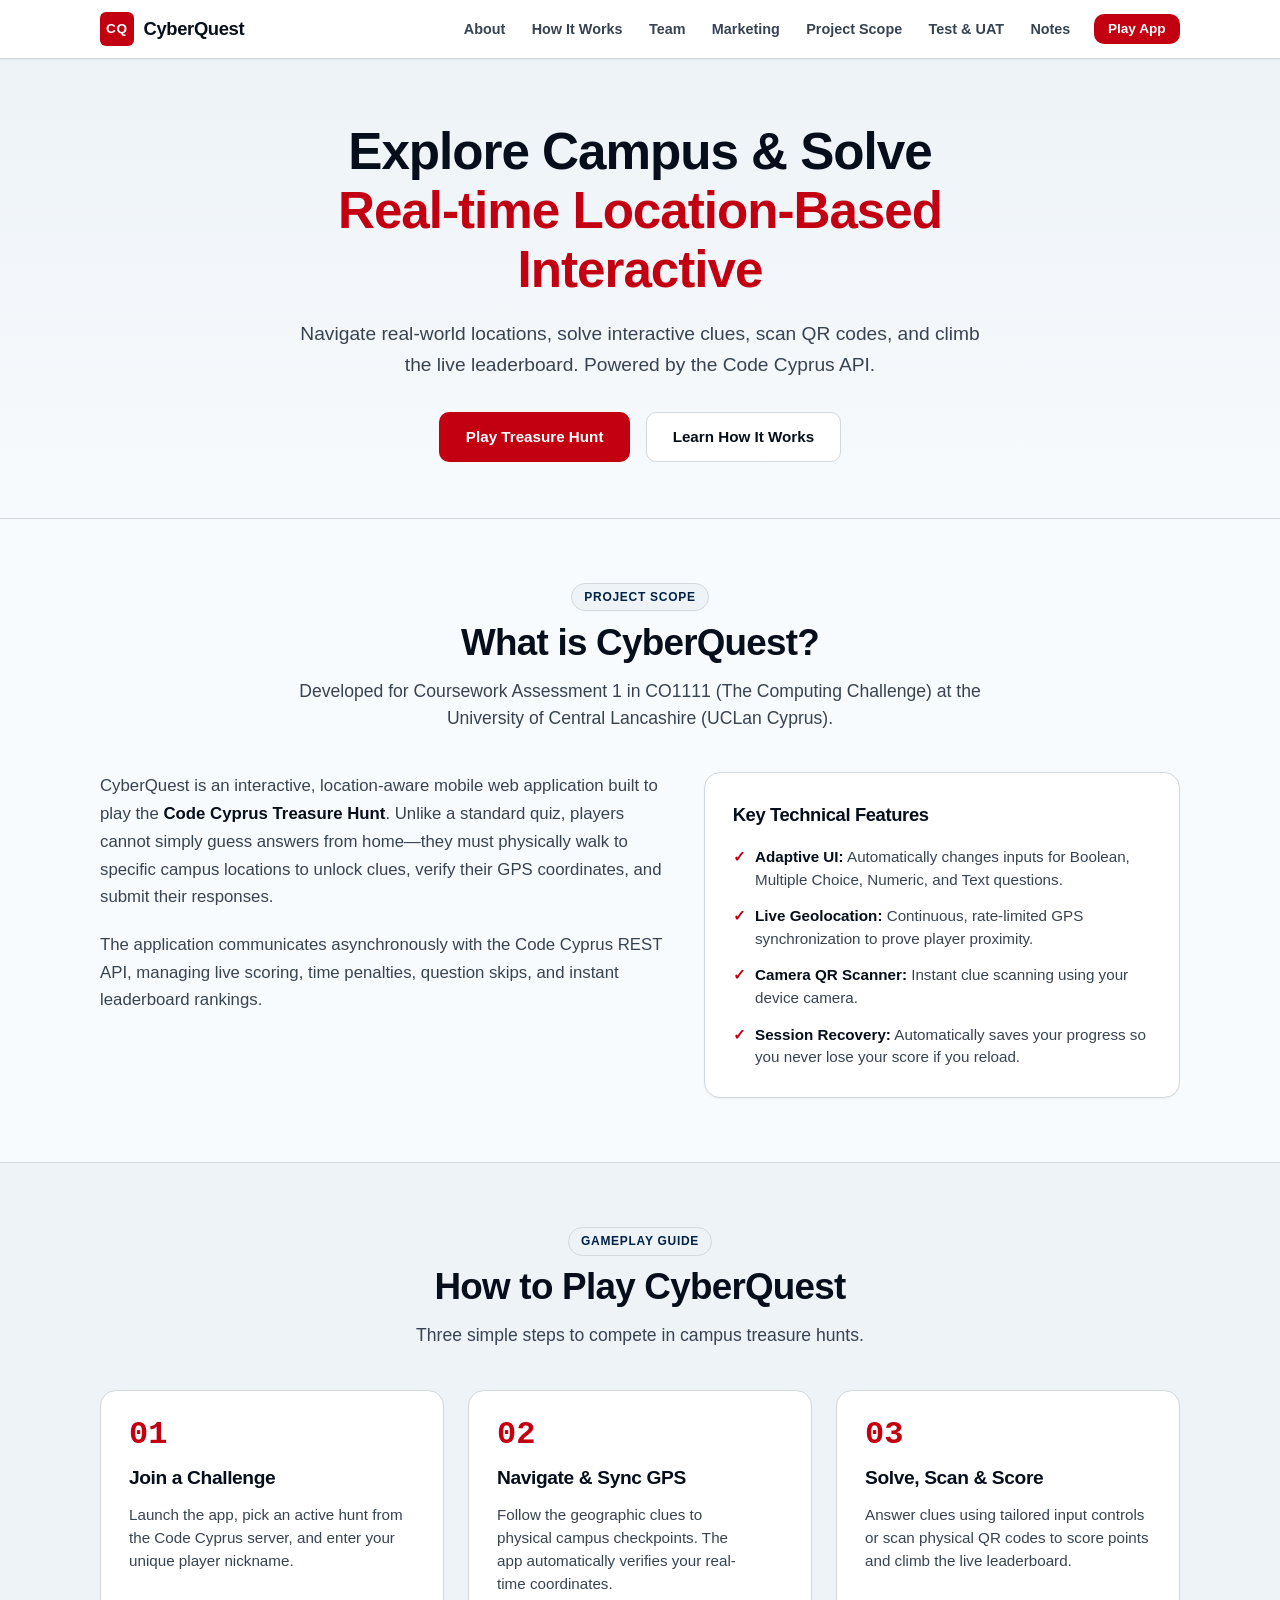
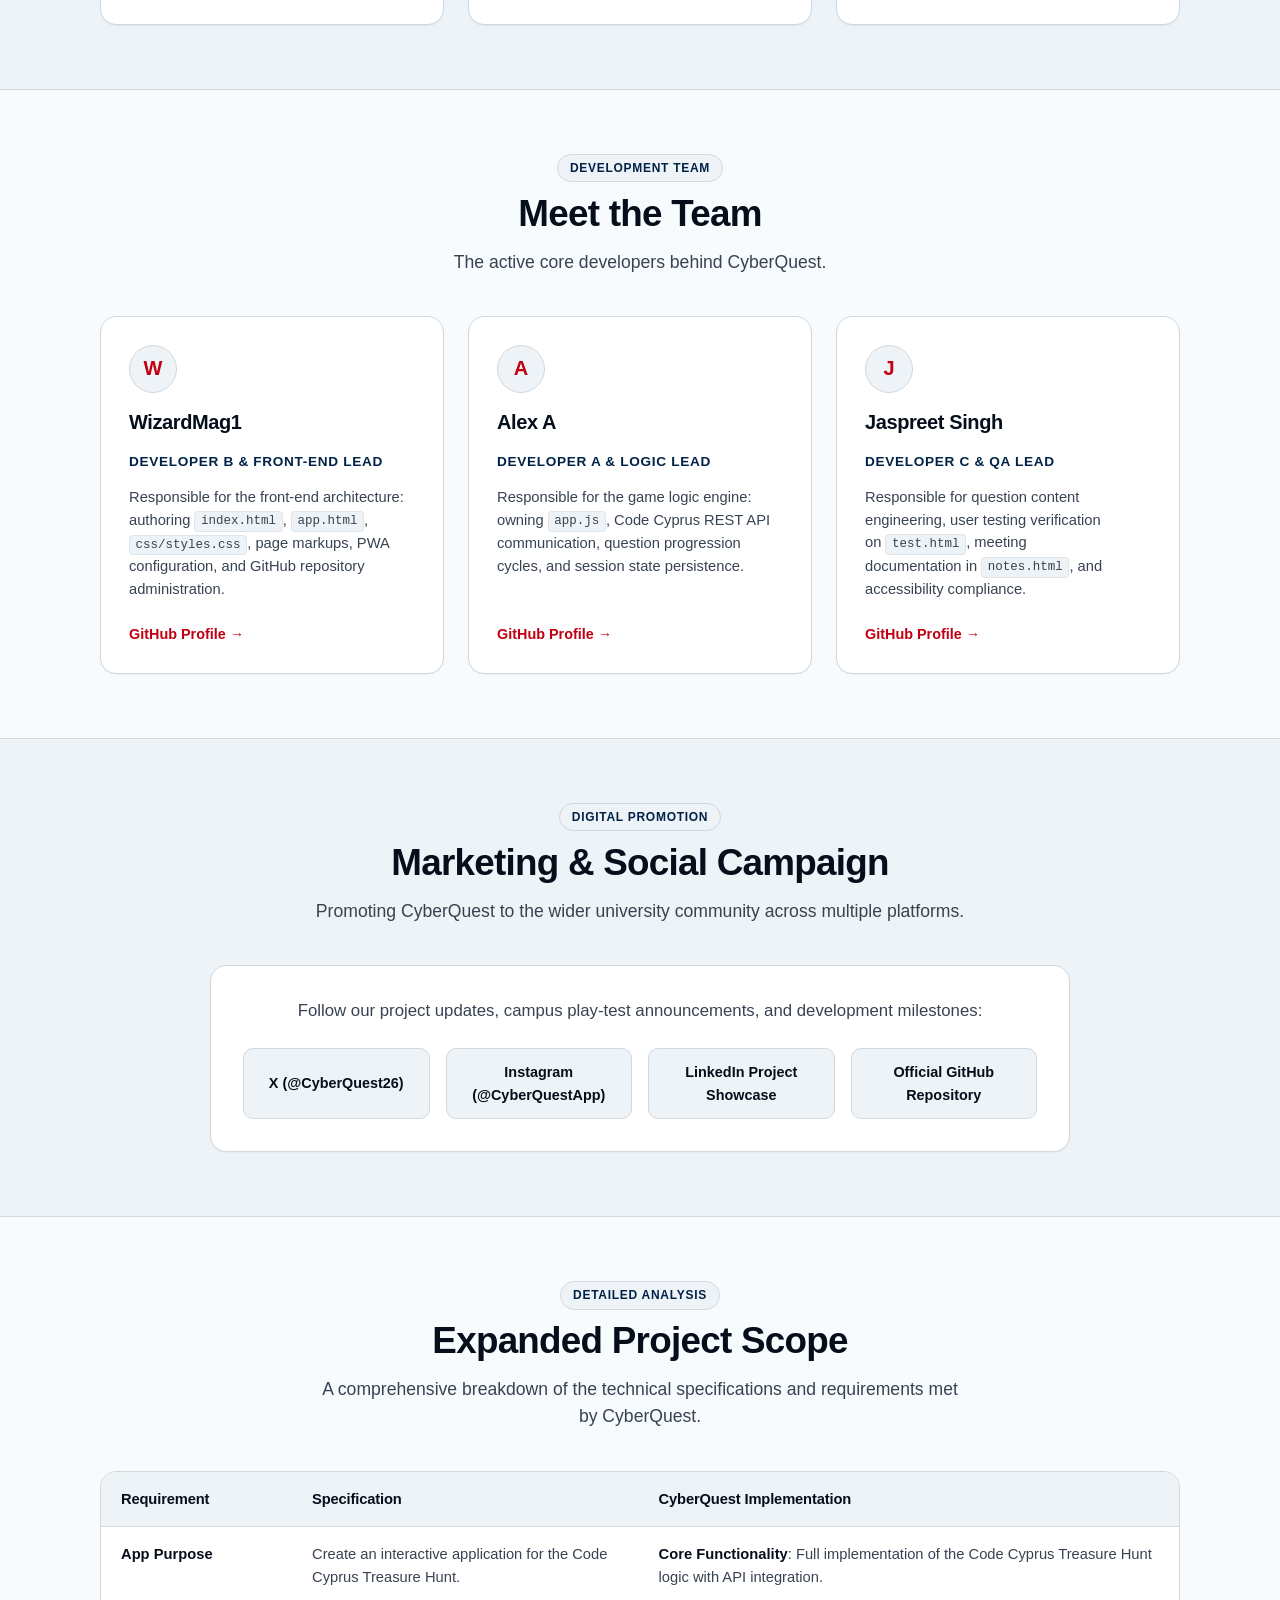
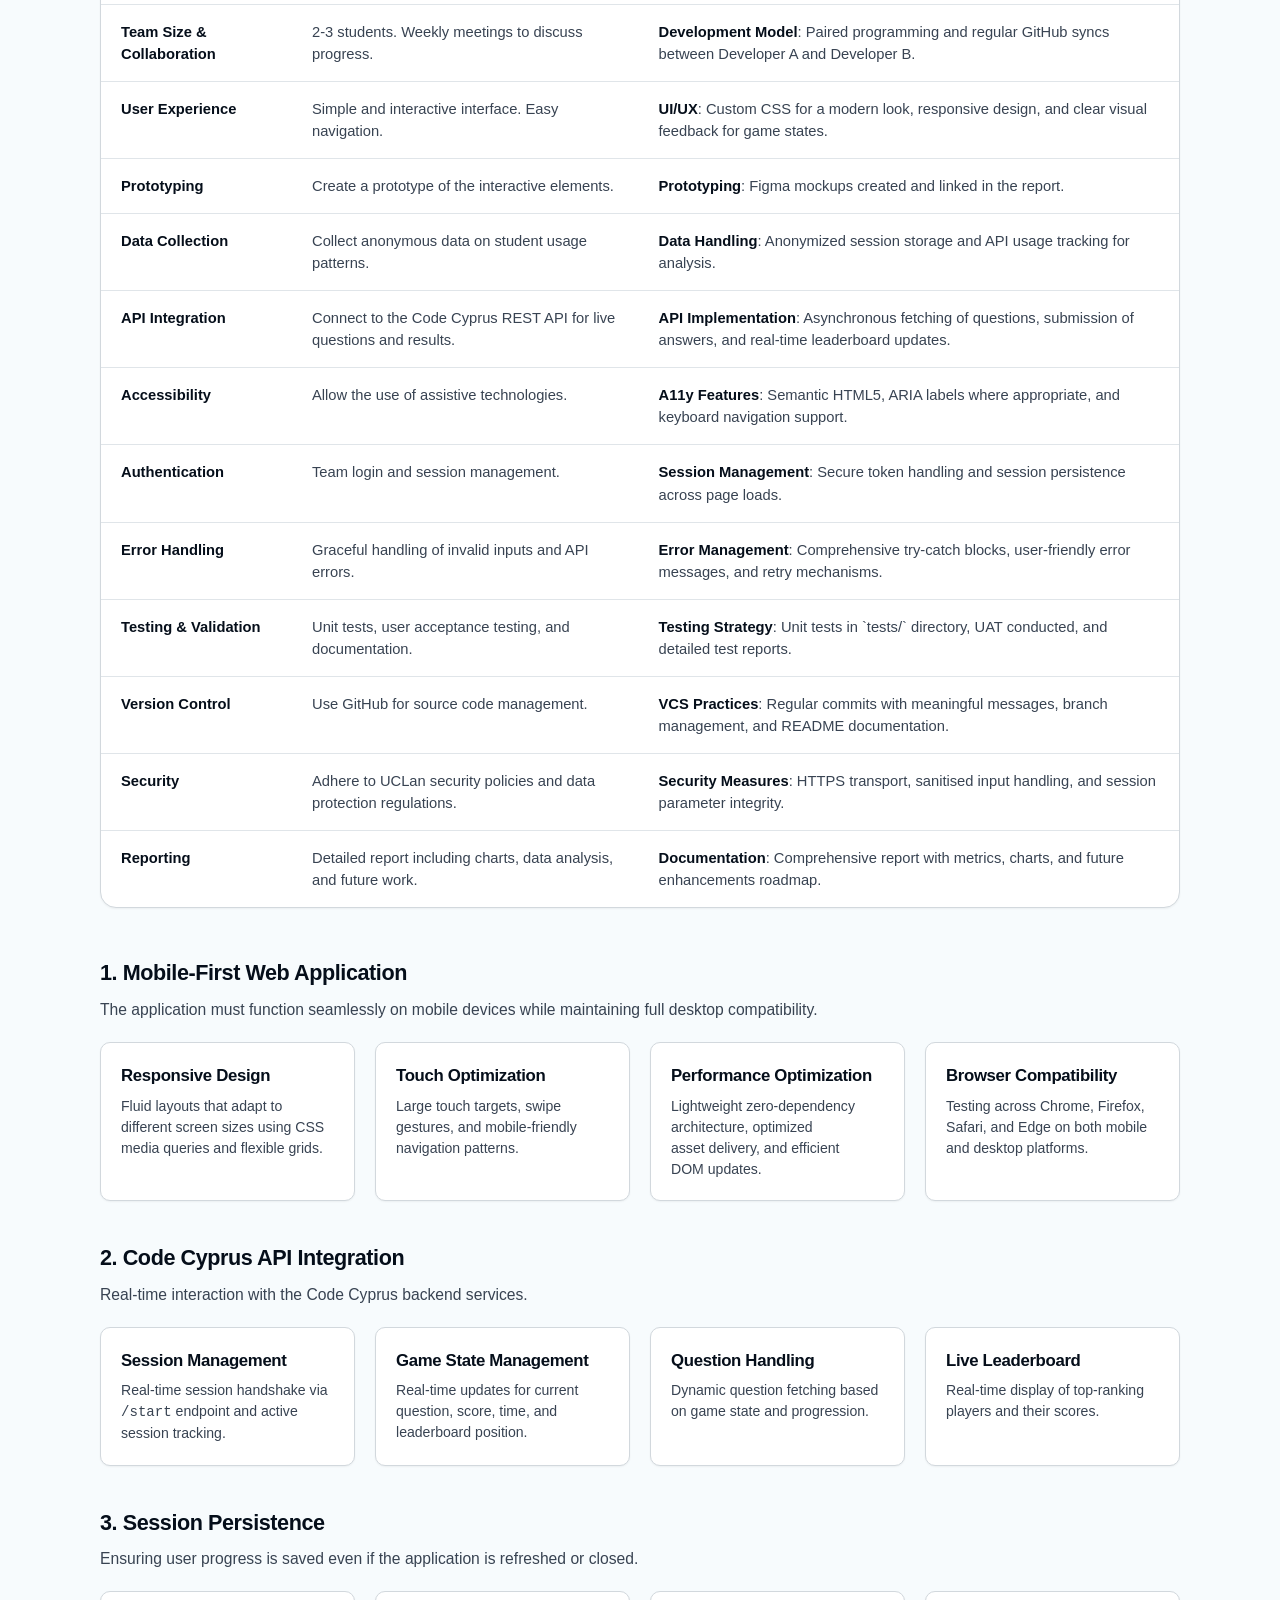
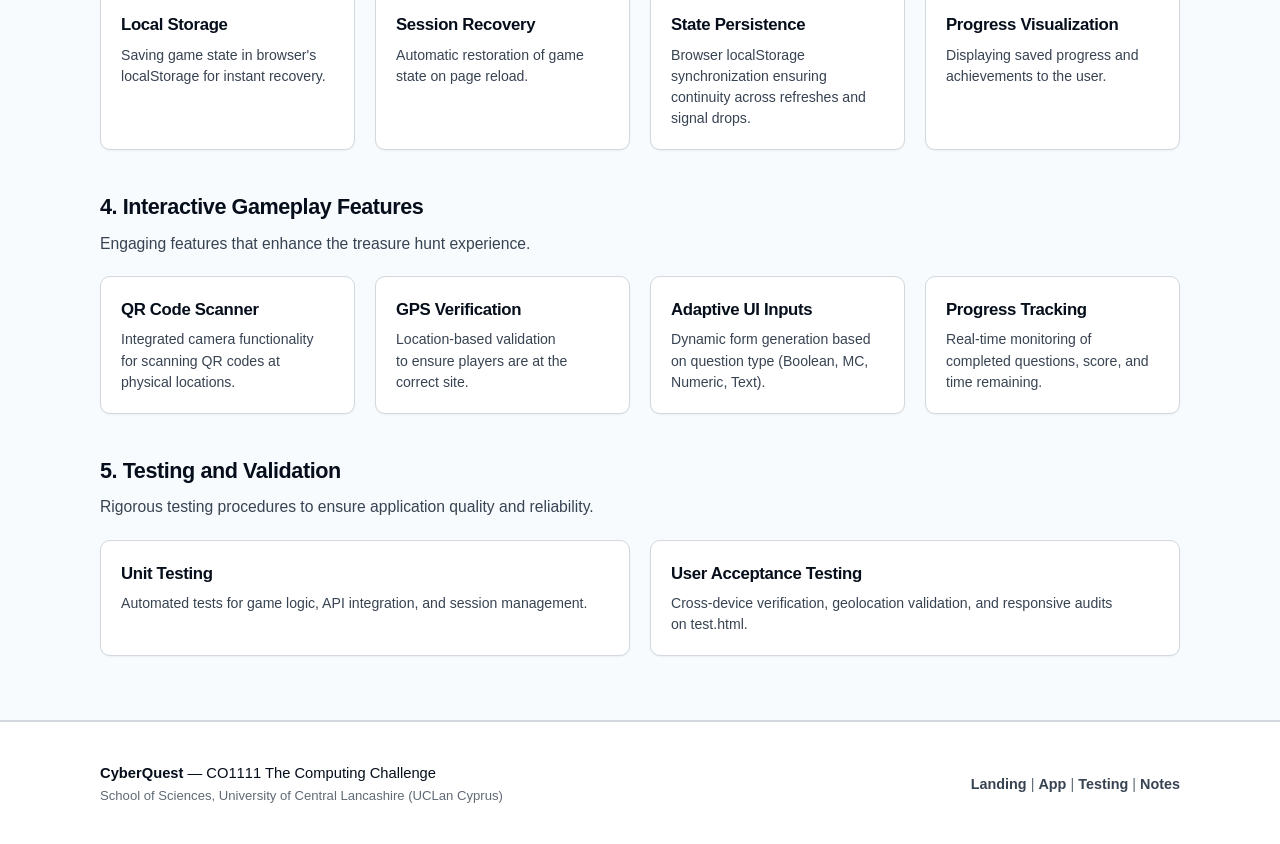
==== index.html @ edb61d56 "refactored code structure, added logos to the tab side" ====
<!doctype html>
<html lang="en">
  <head>
    <meta charset="UTF-8" />
    <meta name="viewport" content="width=device-width, initial-scale=1.0" />
    <meta
      name="description"
      content="CyberQuest is an interactive mobile treasure hunt web app engineered for the CO1111 Computing Challenge at UCLan Cyprus."
    />
    <meta
      name="keywords"
      content="HTML, CSS, JavaScript, CyberQuest, Treasure Hunt, UCLan Cyprus, CO1111, Gaming"
    />
    <link rel="icon" type="image/png" href="assets/icon-192.png" />
    <meta
      name="author"
      content="@WizardMag1;@godoflevels;@jaspreetsingh052000-cell"
    />

    <link rel="manifest" href="manifest.json" />
    <meta name="theme-color" content="#c8102e" />
    <link rel="stylesheet" href="css/styles.css" />
    <title>Cyber Quest - Tresure Hunt | Uclan Cyprus</title>
  </head>

  <body>
    <header class="site_header">
      <!-- Navigation && Branding -->
      <div class="header_container">
        <div class="site_logo">
          <a href="index.html" class="logo_link">
            <span class="logo_badge">CQ</span>
            <span class="logo_text">CyberQuest</span>
          </a>
        </div>

        <nav class="main_nav">
          <ul>
            <li><a href="#about">About</a></li>
            <li><a href="#how_it_works">How It Works</a></li>
            <li><a href="#team">Team</a></li>
            <li><a href="#marketing">Marketing</a></li>
            <li><a href="#project_scope">Project Scope</a></li>
            <li><a href="test.html">Test &amp; UAT</a></li>
            <li><a href="notes.html">Notes</a></li>
            <li><a href="app.html" class="nav_cta">Play App</a></li>
          </ul>
        </nav>
      </div>
    </header>
    <main>
      <!-- Main Content -->
      <section class="hero_section">
        <div class="hero_container">
          <div class="hero_content">
            <span class="hero_content"></span>
            <h1 class="hero_title">
              Explore Campus & Solve <br />
              <span class="hero_title"
                >Real-time Location-Based Interactive</span
              >
            </h1>
            <!-- Subtitle for the Hero Section -->
            <p class="hero_subtitle">
              Navigate real-world locations, solve interactive clues, scan QR
              codes, and climb the live leaderboard. Powered by the Code Cyprus
              API.
            </p>
            <!-- Call to Action (CTA) Buttons -->
            <div class="hero_buttons">
              <a href="app.html" class="btn_primary">Play Treasure Hunt</a>
              <a href="#about" class="btn_secondary">Learn How It Works</a>
            </div>
          </div>
        </div>
      </section>
      <!-- About / Project Scope Section -->
      <section id="about" class="about_section">
        <div class="container">
          <!-- Section Heading -->
          <div class="section_header">
            <span class="badge">Project Scope</span>
            <h2>What is CyberQuest?</h2>
            <p class="section_lead">
              Developed for Coursework Assessment 1 in CO1111 (The Computing
              Challenge) at the University of Central Lancashire (UCLan Cyprus).
            </p>
          </div>

          <!-- Two-Column Content Grid -->
          <div class="about_content">
            <!-- Column 1: Descriptive Text -->
            <div class="about_description">
              <p>
                CyberQuest is an interactive, location-aware mobile web
                application built to play the
                <strong>Code Cyprus Treasure Hunt</strong>. Unlike a standard
                quiz, players cannot simply guess answers from home—they must
                physically walk to specific campus locations to unlock clues,
                verify their GPS coordinates, and submit their responses.
              </p>
              <p>
                The application communicates asynchronously with the Code Cyprus
                REST API, managing live scoring, time penalties, question skips,
                and instant leaderboard rankings.
              </p>
            </div>

            <!-- Column 2: Key Advantages Card -->
            <div class="about_highlights">
              <h3>Key Technical Features</h3>
              <ul class="feature_list">
                <li>
                  <strong>Adaptive UI:</strong> Automatically changes inputs for
                  Boolean, Multiple Choice, Numeric, and Text questions.
                </li>
                <li>
                  <strong>Live Geolocation:</strong> Continuous, rate-limited
                  GPS synchronization to prove player proximity.
                </li>
                <li>
                  <strong>Camera QR Scanner:</strong> Instant clue scanning
                  using your device camera.
                </li>
                <li>
                  <strong>Session Recovery:</strong> Automatically saves your
                  progress so you never lose your score if you reload.
                </li>
              </ul>
            </div>
          </div>
        </div>
      </section>

      <!-- Gameplay Guide Section -->
      <section id="how_it_works" class="gameplay_section">
        <div class="container">
          <div class="section_header">
            <span class="badge">Gameplay Guide</span>
            <h2>How to Play CyberQuest</h2>
            <p class="section_lead">
              Three simple steps to compete in campus treasure hunts.
            </p>
          </div>

          <!-- 3-Step Cards Grid -->
          <div class="steps_grid">
            <!-- Step 1 -->
            <div class="step_card">
              <div class="step_number">01</div>
              <h3>Join a Challenge</h3>
              <p>
                Launch the app, pick an active hunt from the Code Cyprus server,
                and enter your unique player nickname.
              </p>
            </div>

            <!-- Step 2 -->
            <div class="step_card">
              <div class="step_number">02</div>
              <h3>Navigate &amp; Sync GPS</h3>
              <p>
                Follow the geographic clues to physical campus checkpoints. The
                app automatically verifies your real-time coordinates.
              </p>
            </div>

            <!-- Step 3 -->
            <div class="step_card">
              <div class="step_number">03</div>
              <h3>Solve, Scan &amp; Score</h3>
              <p>
                Answer clues using tailored input controls or scan physical QR
                codes to score points and climb the live leaderboard.
              </p>
            </div>
          </div>
        </div>
      </section>

      <!-- Team Members & Roles Section -->
      <section id="team" class="team_section">
        <div class="container">
          <div class="section_header">
            <span class="badge">Development Team</span>
            <h2>Meet the Team</h2>
            <p class="section_lead">
              The active core developers behind CyberQuest.
            </p>
          </div>

          <div class="team_grid">
            <!-- Member 1: WizardMag1 -->
            <div class="team_card">
              <div class="team_avatar">W</div>
              <h3 class="team_name">WizardMag1</h3>
              <div class="team_role">Developer B & Front-End Lead</div>
              <p class="team_bio">
                Responsible for the front-end architecture: authoring
                <code>index.html</code>, <code>app.html</code>,
                <code>css/styles.css</code>, page markups, PWA configuration,
                and GitHub repository administration.
              </p>
              <a
                href="https://github.com/WizardMag1"
                target="_blank"
                rel="noopener"
                class="team_link"
              >
                GitHub Profile →
              </a>
            </div>

            <!-- Member 2: Alex A -->
            <div class="team_card">
              <div class="team_avatar">A</div>
              <h3 class="team_name">Alex A</h3>
              <div class="team_role">Developer A & Logic Lead</div>
              <p class="team_bio">
                Responsible for the game logic engine: owning
                <code>app.js</code>, Code Cyprus REST API communication,
                question progression cycles, and session state persistence.
              </p>
              <a
                href="https://github.com/Godoflevels"
                target="_blank"
                rel="noopener"
                class="team_link"
              >
                GitHub Profile →
              </a>
            </div>

            <!-- Member 3: Jaspreet Singh -->
            <div class="team_card">
              <div class="team_avatar">J</div>
              <h3 class="team_name">Jaspreet Singh</h3>
              <div class="team_role">Developer C & QA Lead</div>
              <p class="team_bio">
                Responsible for question content engineering, user testing
                verification on <code>test.html</code>, meeting documentation in
                <code>notes.html</code>, and accessibility compliance.
              </p>
              <a
                href="https://github.com/jaspreetsingh052000-cell"
                target="_blank"
                rel="noopener"
                class="team_link"
              >
                GitHub Profile &rarr;
              </a>
            </div>
          </div>
        </div>
      </section>
      <!-- Marketing & Social Campaign Section -->
      <section id="marketing" class="marketing_section">
        <div class="container">
          <div class="section_header">
            <span class="badge">Digital Promotion</span>
            <h2>Marketing & Social Campaign</h2>
            <p class="section_lead">
              Promoting CyberQuest to the wider university community across
              multiple platforms.
            </p>
          </div>

          <div class="marketing_card">
            <p class="marketing_intro">
              Follow our project updates, campus play-test announcements, and
              development milestones:
            </p>

            <div class="social_links_grid">
              <a
                href="https://twitter.com"
                target="_blank"
                rel="noopener"
                class="social_button"
              >
                X (@CyberQuest26)
              </a>
              <a
                href="https://instagram.com"
                target="_blank"
                rel="noopener"
                class="social_button"
              >
                Instagram (@CyberQuestApp)
              </a>
              <a
                href="https://linkedin.com"
                target="_blank"
                rel="noopener"
                class="social_button"
              >
                LinkedIn Project Showcase
              </a>
              <a
                href="https://github.com/WizardMag1/CO1111-The-Computing-Challenge"
                target="_blank"
                rel="noopener"
                class="social_button"
              >
                Official GitHub Repository
              </a>
            </div>
          </div>
        </div>
      </section>
      <!-- Project Scope - Expanded View -->
      <section id="project_scope" class="scope_section">
        <div class="container">
          <div class="section_header">
            <span class="badge">Detailed Analysis</span>
            <h2>Expanded Project Scope</h2>
            <p class="section_lead">
              A comprehensive breakdown of the technical specifications and
              requirements met by CyberQuest.
            </p>
          </div>

          <div class="scope_content">
            <!-- Requirements Table -->
            <div class="requirements_table">
              <table>
                <thead>
                  <tr>
                    <th>Requirement</th>
                    <th>Specification</th>
                    <th>CyberQuest Implementation</th>
                  </tr>
                </thead>
                <tbody>
                  <tr>
                    <td><strong>App Purpose</strong></td>
                    <td>
                      Create an interactive application for the Code Cyprus
                      Treasure Hunt.
                    </td>
                    <td>
                      <strong>Core Functionality</strong>: Full implementation
                      of the Code Cyprus Treasure Hunt logic with API
                      integration.
                    </td>
                  </tr>
                  <tr>
                    <td><strong>Team Size & Collaboration</strong></td>
                    <td>2-3 students. Weekly meetings to discuss progress.</td>
                    <td>
                      <strong>Development Model</strong>: Paired programming and
                      regular GitHub syncs between Developer A and Developer B.
                    </td>
                  </tr>
                  <tr>
                    <td><strong>User Experience</strong></td>
                    <td>Simple and interactive interface. Easy navigation.</td>
                    <td>
                      <strong>UI/UX</strong>: Custom CSS for a modern look,
                      responsive design, and clear visual feedback for game
                      states.
                    </td>
                  </tr>
                  <tr>
                    <td><strong>Prototyping</strong></td>
                    <td>Create a prototype of the interactive elements.</td>
                    <td>
                      <strong>Prototyping</strong>: Figma mockups created and
                      linked in the report.
                    </td>
                  </tr>
                  <tr>
                    <td><strong>Data Collection</strong></td>
                    <td>Collect anonymous data on student usage patterns.</td>
                    <td>
                      <strong>Data Handling</strong>: Anonymized session storage
                      and API usage tracking for analysis.
                    </td>
                  </tr>
                  <tr>
                    <td><strong>API Integration</strong></td>
                    <td>
                      Connect to the Code Cyprus REST API for live questions and
                      results.
                    </td>
                    <td>
                      <strong>API Implementation</strong>: Asynchronous fetching
                      of questions, submission of answers, and real-time
                      leaderboard updates.
                    </td>
                  </tr>
                  <tr>
                    <td><strong>Accessibility</strong></td>
                    <td>Allow the use of assistive technologies.</td>
                    <td>
                      <strong>A11y Features</strong>: Semantic HTML5, ARIA
                      labels where appropriate, and keyboard navigation support.
                    </td>
                  </tr>
                  <tr>
                    <td><strong>Authentication</strong></td>
                    <td>Team login and session management.</td>
                    <td>
                      <strong>Session Management</strong>: Secure token handling
                      and session persistence across page loads.
                    </td>
                  </tr>
                  <tr>
                    <td><strong>Error Handling</strong></td>
                    <td>Graceful handling of invalid inputs and API errors.</td>
                    <td>
                      <strong>Error Management</strong>: Comprehensive try-catch
                      blocks, user-friendly error messages, and retry
                      mechanisms.
                    </td>
                  </tr>
                  <tr>
                    <td><strong>Testing & Validation</strong></td>
                    <td>
                      Unit tests, user acceptance testing, and documentation.
                    </td>
                    <td>
                      <strong>Testing Strategy</strong>: Unit tests in `tests/`
                      directory, UAT conducted, and detailed test reports.
                    </td>
                  </tr>
                  <tr>
                    <td><strong>Version Control</strong></td>
                    <td>Use GitHub for source code management.</td>
                    <td>
                      <strong>VCS Practices</strong>: Regular commits with
                      meaningful messages, branch management, and README
                      documentation.
                    </td>
                  </tr>
                  <tr>
                    <td><strong>Security</strong></td>
                    <td>
                      Adhere to UCLan security policies and data protection
                      regulations.
                    </td>
                    <td>
                      <strong>Security Measures</strong>: HTTPS transport,
                      sanitised input handling, and session parameter integrity.
                    </td>
                  </tr>
                  <tr>
                    <td><strong>Reporting</strong></td>
                    <td>
                      Detailed report including charts, data analysis, and
                      future work.
                    </td>
                    <td>
                      <strong>Documentation</strong>: Comprehensive report with
                      metrics, charts, and future enhancements roadmap.
                    </td>
                  </tr>
                </tbody>
              </table>
            </div>

            <!-- Technical Requirements Breakdown -->
            <div class="scope_section_content">
              <!-- Section 1: Mobile-First Web Application -->
              <div class="scope_subsection">
                <h3>1. Mobile-First Web Application</h3>
                <p>
                  The application must function seamlessly on mobile devices
                  while maintaining full desktop compatibility.
                </p>

                <div class="feature_grid">
                  <div class="feature_item">
                    <h4>Responsive Design</h4>
                    <p>
                      Fluid layouts that adapt to different screen sizes using
                      CSS media queries and flexible grids.
                    </p>
                  </div>
                  <div class="feature_item">
                    <h4>Touch Optimization</h4>
                    <p>
                      Large touch targets, swipe gestures, and mobile-friendly
                      navigation patterns.
                    </p>
                  </div>
                  <div class="feature_item">
                    <h4>Performance Optimization</h4>
                    <p>
                      Lightweight zero-dependency architecture, optimized asset
                      delivery, and efficient DOM updates.
                    </p>
                  </div>
                  <div class="feature_item">
                    <h4>Browser Compatibility</h4>
                    <p>
                      Testing across Chrome, Firefox, Safari, and Edge on both
                      mobile and desktop platforms.
                    </p>
                  </div>
                </div>
              </div>

              <!-- Section 2: Code Cyprus API Integration -->
              <div class="scope_subsection">
                <h3>2. Code Cyprus API Integration</h3>
                <p>
                  Real-time interaction with the Code Cyprus backend services.
                </p>

                <div class="feature_grid">
                  <div class="feature_item">
                    <h4>Session Management</h4>
                    <p>
                      Real-time session handshake via
                      <code>/start</code> endpoint and active session tracking.
                    </p>
                  </div>
                  <div class="feature_item">
                    <h4>Game State Management</h4>
                    <p>
                      Real-time updates for current question, score, time, and
                      leaderboard position.
                    </p>
                  </div>
                  <div class="feature_item">
                    <h4>Question Handling</h4>
                    <p>
                      Dynamic question fetching based on game state and
                      progression.
                    </p>
                  </div>
                  <div class="feature_item">
                    <h4>Live Leaderboard</h4>
                    <p>
                      Real-time display of top-ranking players and their scores.
                    </p>
                  </div>
                </div>
              </div>

              <!-- Section 3: Session Persistence -->
              <div class="scope_subsection">
                <h3>3. Session Persistence</h3>
                <p>
                  Ensuring user progress is saved even if the application is
                  refreshed or closed.
                </p>

                <div class="feature_grid">
                  <div class="feature_item">
                    <h4>Local Storage</h4>
                    <p>
                      Saving game state in browser's localStorage for instant
                      recovery.
                    </p>
                  </div>
                  <div class="feature_item">
                    <h4>Session Recovery</h4>
                    <p>Automatic restoration of game state on page reload.</p>
                  </div>
                  <div class="feature_item">
                    <h4>State Persistence</h4>
                    <p>
                      Browser localStorage synchronization ensuring continuity
                      across refreshes and signal drops.
                    </p>
                  </div>
                  <div class="feature_item">
                    <h4>Progress Visualization</h4>
                    <p>
                      Displaying saved progress and achievements to the user.
                    </p>
                  </div>
                </div>
              </div>

              <!-- Section 4: Interactive Gameplay Features -->
              <div class="scope_subsection">
                <h3>4. Interactive Gameplay Features</h3>
                <p>
                  Engaging features that enhance the treasure hunt experience.
                </p>

                <div class="feature_grid">
                  <div class="feature_item">
                    <h4>QR Code Scanner</h4>
                    <p>
                      Integrated camera functionality for scanning QR codes at
                      physical locations.
                    </p>
                  </div>
                  <div class="feature_item">
                    <h4>GPS Verification</h4>
                    <p>
                      Location-based validation to ensure players are at the
                      correct site.
                    </p>
                  </div>
                  <div class="feature_item">
                    <h4>Adaptive UI Inputs</h4>
                    <p>
                      Dynamic form generation based on question type (Boolean,
                      MC, Numeric, Text).
                    </p>
                  </div>
                  <div class="feature_item">
                    <h4>Progress Tracking</h4>
                    <p>
                      Real-time monitoring of completed questions, score, and
                      time remaining.
                    </p>
                  </div>
                </div>
              </div>

              <!-- Section 5: Testing and Validation -->
              <div class="scope_subsection">
                <h3>5. Testing and Validation</h3>
                <p>
                  Rigorous testing procedures to ensure application quality and
                  reliability.
                </p>

                <div class="feature_grid">
                  <div class="feature_item">
                    <h4>Unit Testing</h4>
                    <p>
                      Automated tests for game logic, API integration, and
                      session management.
                    </p>
                  </div>
                  <div class="feature_item">
                    <h4>User Acceptance Testing</h4>
                    <p>
                      Cross-device verification, geolocation validation, and
                      responsive audits on test.html.
                    </p>
                  </div>
                </div>
              </div>
            </div>
          </div>
        </div>
      </section>
    </main>

    <!-- Site Footer -->
    <footer class="site_footer">
      <div class="container_footer_container">
        <div class="footer_info">
          <strong>CyberQuest</strong> — CO1111 The Computing Challenge<br />
          <span class="footer_subtext"
            >School of Sciences, University of Central Lancashire (UCLan
            Cyprus)</span
          >
        </div>
        <div class="footer_nav">
          <a href="index.html">Landing</a> | <a href="app.html">App</a> |
          <a href="test.html">Testing</a> |
          <a href="notes.html">Notes</a>
        </div>
      </div>
    </footer>
  </body>
</html>
---- css/styles.css ----
/* =========================================================
   CyberQuest Master Stylesheet — CO1111 The Computing Challenge
   Developer B: WizardMag1 (UCLan Cyprus Field Guide Design System)
   ========================================================= */

/* 1. Design Tokens & Color Schemes (Sunlight-Ready OKLCH) */
:root {
    color-scheme: light dark;

    /* Base Surfaces */
    --bg_main: light-dark(oklch(0.985 0.005 240), oklch(0.14 0.025 255));
    --bg_card: light-dark(oklch(1.0 0 0), oklch(0.19 0.03 255));
    --bg_subtle: light-dark(oklch(0.96 0.008 240), oklch(0.24 0.035 255));
    --bg_card_hover: light-dark(oklch(0.97 0.01 240), oklch(0.23 0.035 255));

    /* Borders & Dividers */
    --border_color: light-dark(oklch(0.88 0.01 240), oklch(0.30 0.03 255));
    --border_subtle: light-dark(oklch(0.92 0.008 240), oklch(0.26 0.025 255));
    --border_focus: light-dark(oklch(0.50 0.22 25), oklch(0.65 0.22 25));

    /* Typography Colors */
    --text_main: light-dark(oklch(0.16 0.03 255), oklch(0.98 0.005 240));
    --text_muted: light-dark(oklch(0.38 0.03 255), oklch(0.74 0.02 240));
    --text_dim: light-dark(oklch(0.52 0.02 255), oklch(0.58 0.015 240));

    /* UCLan Institutional & State Accents */
    --brand_primary: light-dark(oklch(0.50 0.22 25), oklch(0.62 0.22 25));
    --brand_primary_hover: light-dark(oklch(0.44 0.22 25), oklch(0.68 0.22 25));
    --brand_navy: light-dark(oklch(0.25 0.08 250), oklch(0.85 0.06 250));
    --accent_green: light-dark(oklch(0.50 0.17 145), oklch(0.72 0.17 145));
    --accent_amber: light-dark(oklch(0.60 0.17 70), oklch(0.78 0.17 70));
    --accent_blue: light-dark(oklch(0.46 0.18 250), oklch(0.70 0.16 250));

    /* Shadows (Tactile, No Neon Slop) */
    --shadow_sm: 0 1px 2px rgba(0, 0, 0, 0.05);
    --shadow_md: 0 4px 12px rgba(0, 0, 0, 0.08);
    --shadow_lg: 0 8px 24px rgba(0, 0, 0, 0.12);

    /* Shape & Typography Standards */
    --font_sans: -apple-system, BlinkMacSystemFont, "Segoe UI", Roboto, "Helvetica Neue", Arial, sans-serif;
    --font_mono: ui-monospace, SFMono-Regular, Menlo, Monaco, Consolas, monospace;
    --radius_sm: 6px;
    --radius_md: 10px;
    --radius_lg: 16px;
}

/* 2. Global Reset & Foundational Typography */
*,
*::before,
*::after {
    box-sizing: border-box;
    margin: 0;
    padding: 0;
}

html {
    scroll-behavior: smooth;
    accent-color: var(--brand_primary);
}

body {
    font-family: var(--font_sans);
    background-color: var(--bg_main);
    color: var(--text_main);
    line-height: 1.55;
    min-height: 100vh;
    display: flex;
    flex-direction: column;
    -webkit-font-smoothing: antialiased;
}

/* Heading balance from modern web guidance */
h1,
h2,
h3,
h4 {
    color: var(--text_main);
    text-wrap: balance;
    font-weight: 700;
    letter-spacing: -0.02em;
}

p {
    text-wrap: pretty;
}

a {
    color: var(--brand_primary);
    text-decoration: none;
    transition: color 0.15s ease;
}

a:hover {
    color: var(--brand_primary_hover);
    text-decoration: underline;
}

/* Accessible Focus States */
:focus-visible {
    outline: 2px solid var(--border_focus);
    outline-offset: 2px;
}

/* 3. Layout Containers */
.container {
    width: 100%;
    max-width: 1120px;
    margin: 0 auto;
    padding: 0 1.25rem;
}

/* 4. Header & Navigation */
.site_header {
    position: sticky;
    top: 0;
    z-index: 100;
    background-color: var(--bg_card);
    border-bottom: 1.5px solid var(--border_color);
    box-shadow: var(--shadow_sm);
    padding: 0.75rem 0;
}

.header_container {
    display: flex;
    justify-content: space-between;
    align-items: center;
    max-width: 1120px;
    margin: 0 auto;
    padding: 0 1.25rem;
    gap: 1rem;
}

.site_logo {
    display: flex;
    align-items: center;
}

.logo_link {
    display: inline-flex;
    align-items: center;
    gap: 0.6rem;
    text-decoration: none;
    color: var(--text_main);
}

.logo_link:hover {
    text-decoration: none;
}

.logo_badge {
    display: inline-flex;
    align-items: center;
    justify-content: center;
    width: 34px;
    height: 34px;
    background-color: var(--brand_primary);
    color: #ffffff;
    font-weight: 800;
    font-size: 0.85rem;
    border-radius: var(--radius_sm);
    letter-spacing: 0.05em;
}

.logo_text {
    font-size: 1.15rem;
    font-weight: 800;
    color: var(--text_main);
    letter-spacing: -0.02em;
}

.main_nav ul {
    display: flex;
    align-items: center;
    gap: 1.25rem;
    list-style: none;
    flex-wrap: wrap;
}

.main_nav a {
    color: var(--text_muted);
    font-size: 0.9rem;
    font-weight: 600;
    padding: 0.35rem 0.2rem;
    transition: color 0.15s ease;
}

.main_nav a:hover {
    color: var(--brand_primary);
    text-decoration: none;
}

.nav_cta {
    background-color: var(--brand_primary) !important;
    color: #ffffff !important;
    padding: 0.45rem 0.9rem !important;
    border-radius: var(--radius_md);
    font-weight: 700 !important;
    font-size: 0.85rem !important;
    transition: background-color 0.15s ease, transform 0.15s ease !important;
}

.nav_cta:hover {
    background-color: var(--brand_primary_hover) !important;
    text-decoration: none !important;
    transform: translateY(-1px);
}

/* 5. Section Headers & Badges */
.section_header {
    text-align: center;
    max-width: 760px;
    margin: 0 auto 2.5rem;
}

.section_header h2 {
    font-size: clamp(1.6rem, 3.5vw, 2.3rem);
    margin: 0.6rem 0 0.8rem;
    line-height: 1.2;
}

.section_lead {
    color: var(--text_muted);
    font-size: clamp(0.95rem, 1.8vw, 1.1rem);
    line-height: 1.55;
}

.badge {
    display: inline-block;
    padding: 0.25rem 0.75rem;
    font-size: 0.75rem;
    font-weight: 700;
    text-transform: uppercase;
    letter-spacing: 0.06em;
    border-radius: 9999px;
    background-color: var(--bg_subtle);
    color: var(--brand_navy);
    border: 1px solid var(--border_color);
}

.badge_cyan {
    background-color: light-dark(oklch(0.95 0.05 240), oklch(0.24 0.06 240));
    color: var(--brand_navy);
    border: 1px solid light-dark(oklch(0.85 0.08 240), oklch(0.35 0.08 240));
    padding: 0.2rem 0.6rem;
    font-size: 0.75rem;
    font-weight: 700;
    border-radius: 9999px;
}

.badge_green {
    background-color: light-dark(oklch(0.95 0.05 145), oklch(0.24 0.06 145));
    color: var(--accent_green);
    border: 1px solid light-dark(oklch(0.85 0.08 145), oklch(0.35 0.08 145));
    padding: 0.2rem 0.6rem;
    font-size: 0.75rem;
    font-weight: 700;
    border-radius: 9999px;
}

/* 6. Buttons */
.btn_primary,
.btn_secondary {
    display: inline-flex;
    align-items: center;
    justify-content: center;
    padding: 0.75rem 1.6rem;
    font-size: 0.95rem;
    font-weight: 700;
    border-radius: var(--radius_md);
    cursor: pointer;
    min-height: 44px;
    transition: background-color 0.15s ease, transform 0.15s ease, border-color 0.15s ease;
    text-decoration: none;
}

.btn_primary:active,
.btn_secondary:active {
    transform: scale(0.98);
}

.btn_primary {
    background-color: var(--brand_primary);
    color: #ffffff;
    border: 1.5px solid transparent;
}

.btn_primary:hover {
    background-color: var(--brand_primary_hover);
    color: #ffffff;
    text-decoration: none;
}

.btn_secondary {
    background-color: var(--bg_card);
    color: var(--text_main);
    border: 1.5px solid var(--border_color);
}

.btn_secondary:hover {
    background-color: var(--bg_subtle);
    border-color: var(--brand_navy);
    text-decoration: none;
}

/* 7. Hero Section */
.hero_section {
    padding: 4rem 0 3.5rem;
    background: linear-gradient(180deg, var(--bg_subtle) 0%, var(--bg_main) 100%);
    border-bottom: 1.5px solid var(--border_color);
}

.hero_container {
    max-width: 860px;
    margin: 0 auto;
    padding: 0 1.25rem;
    text-align: center;
}

.hero_content {
    display: flex;
    flex-direction: column;
    align-items: center;
}

.hero_title {
    font-size: clamp(2rem, 5vw, 3.2rem);
    line-height: 1.15;
    margin-bottom: 1.2rem;
    color: var(--text_main);
}

.hero_title span {
    color: var(--brand_primary);
}

.hero_subtitle {
    font-size: clamp(1rem, 2vw, 1.2rem);
    color: var(--text_muted);
    max-width: 680px;
    margin: 0 auto 2rem;
    line-height: 1.6;
}

.hero_buttons {
    display: flex;
    justify-content: center;
    gap: 1rem;
    flex-wrap: wrap;
}

/* 8. About Section */
.about_section {
    padding: 4rem 0;
    border-bottom: 1.5px solid var(--border_color);
}

.about_content {
    display: grid;
    grid-template-columns: 1.2fr 1fr;
    gap: 2rem;
    align-items: start;
}

.about_description {
    display: flex;
    flex-direction: column;
    gap: 1.25rem;
    font-size: 1.05rem;
    color: var(--text_muted);
    line-height: 1.65;
}

.about_description strong {
    color: var(--text_main);
}

.about_highlights {
    background-color: var(--bg_card);
    border: 1.5px solid var(--border_color);
    border-radius: var(--radius_lg);
    padding: 1.75rem;
    box-shadow: var(--shadow_sm);
}

.about_highlights h3 {
    font-size: 1.15rem;
    margin-bottom: 1rem;
    color: var(--text_main);
}

.feature_list {
    list-style: none;
    display: flex;
    flex-direction: column;
    gap: 0.85rem;
}

.feature_list li {
    font-size: 0.95rem;
    color: var(--text_muted);
    position: relative;
    padding-left: 1.4rem;
    line-height: 1.5;
}

.feature_list li::before {
    content: "✓";
    position: absolute;
    left: 0;
    color: var(--brand_primary);
    font-weight: 800;
}

.feature_list strong {
    color: var(--text_main);
}

/* 9. Gameplay / How It Works Section */
.gameplay_section {
    padding: 4rem 0;
    background-color: var(--bg_subtle);
    border-bottom: 1.5px solid var(--border_color);
}

.steps_grid {
    display: grid;
    grid-template-columns: repeat(auto-fit, minmax(260px, 1fr));
    gap: 1.5rem;
}

.step_card {
    background-color: var(--bg_card);
    border: 1.5px solid var(--border_color);
    border-radius: var(--radius_lg);
    padding: 1.75rem;
    display: flex;
    flex-direction: column;
    gap: 0.75rem;
    box-shadow: var(--shadow_sm);
    transition: transform 0.15s ease, border-color 0.15s ease;
}

.step_card:hover {
    transform: translateY(-2px);
    border-color: var(--brand_navy);
}

.step_number {
    font-size: 2rem;
    font-weight: 800;
    color: var(--brand_primary);
    line-height: 1;
    font-family: var(--font_mono);
}

.step_card h3 {
    font-size: 1.2rem;
}

.step_card p {
    color: var(--text_muted);
    font-size: 0.95rem;
    line-height: 1.5;
}

/* 10. Team Section */
.team_section {
    padding: 4rem 0;
    border-bottom: 1.5px solid var(--border_color);
}

.team_grid {
    display: grid;
    grid-template-columns: repeat(auto-fit, minmax(280px, 1fr));
    gap: 1.5rem;
}

.team_card {
    background-color: var(--bg_card);
    border: 1.5px solid var(--border_color);
    border-radius: var(--radius_lg);
    padding: 1.75rem;
    display: flex;
    flex-direction: column;
    gap: 0.85rem;
    box-shadow: var(--shadow_sm);
    transition: transform 0.15s ease;
}

.team_card:hover {
    transform: translateY(-2px);
}

.team_avatar {
    width: 48px;
    height: 48px;
    border-radius: 50%;
    background-color: var(--bg_subtle);
    color: var(--brand_primary);
    border: 1.5px solid var(--border_color);
    display: flex;
    align-items: center;
    justify-content: center;
    font-size: 1.25rem;
    font-weight: 800;
}

.team_name {
    font-size: 1.25rem;
}

.team_role {
    font-size: 0.85rem;
    font-weight: 700;
    text-transform: uppercase;
    letter-spacing: 0.05em;
    color: var(--brand_navy);
}

.team_bio {
    color: var(--text_muted);
    font-size: 0.92rem;
    line-height: 1.55;
    flex-grow: 1;
}

.team_bio code {
    font-family: var(--font_mono);
    font-size: 0.85em;
    background-color: var(--bg_subtle);
    padding: 0.15rem 0.35rem;
    border-radius: 4px;
    border: 1px solid var(--border_subtle);
}

.team_link {
    font-weight: 700;
    font-size: 0.9rem;
    display: inline-flex;
    align-items: center;
    margin-top: 0.5rem;
}

/* 11. Marketing & Social Section */
.marketing_section {
    padding: 4rem 0;
    background-color: var(--bg_subtle);
    border-bottom: 1.5px solid var(--border_color);
}

.marketing_card {
    background-color: var(--bg_card);
    border: 1.5px solid var(--border_color);
    border-radius: var(--radius_lg);
    padding: 2rem;
    max-width: 860px;
    margin: 0 auto;
    box-shadow: var(--shadow_sm);
    text-align: center;
}

.marketing_intro {
    font-size: 1.05rem;
    color: var(--text_muted);
    margin-bottom: 1.5rem;
}

.social_links_grid {
    display: grid;
    grid-template-columns: repeat(auto-fit, minmax(180px, 1fr));
    gap: 1rem;
}

.social_button {
    display: inline-flex;
    align-items: center;
    justify-content: center;
    padding: 0.75rem 1rem;
    font-size: 0.9rem;
    font-weight: 600;
    background-color: var(--bg_subtle);
    color: var(--text_main);
    border: 1.5px solid var(--border_color);
    border-radius: var(--radius_md);
    min-height: 44px;
    transition: background-color 0.15s ease, border-color 0.15s ease;
    text-decoration: none;
}

.social_button:hover {
    background-color: var(--bg_card);
    border-color: var(--brand_primary);
    color: var(--brand_primary);
    text-decoration: none;
}

/* 12. Project Scope & Technical Table */
.scope_section {
    padding: 4rem 0;
    border-bottom: 1.5px solid var(--border_color);
}

.scope_content {
    display: flex;
    flex-direction: column;
    gap: 3rem;
}

.requirements_table {
    width: 100%;
    overflow-x: auto;
    background-color: var(--bg_card);
    border: 1.5px solid var(--border_color);
    border-radius: var(--radius_lg);
    box-shadow: var(--shadow_sm);
}

table {
    width: 100%;
    border-collapse: collapse;
    font-size: 0.92rem;
    text-align: left;
}

thead {
    background-color: var(--bg_subtle);
    border-bottom: 1.5px solid var(--border_color);
}

th {
    padding: 1rem 1.25rem;
    font-weight: 700;
    color: var(--text_main);
    letter-spacing: -0.01em;
}

td {
    padding: 1rem 1.25rem;
    border-bottom: 1px solid var(--border_subtle);
    color: var(--text_muted);
    vertical-align: top;
    line-height: 1.5;
}

tr:last-child td {
    border-bottom: none;
}

tbody tr:hover {
    background-color: var(--bg_subtle);
}

td strong {
    color: var(--text_main);
}

/* 13. Scope Subsections & Feature Grid */
.scope_section_content {
    display: flex;
    flex-direction: column;
    gap: 2.5rem;
}

.scope_subsection h3 {
    font-size: 1.35rem;
    margin-bottom: 0.5rem;
}

.scope_subsection > p {
    color: var(--text_muted);
    font-size: 0.98rem;
    margin-bottom: 1.25rem;
}

.feature_grid {
    display: grid;
    grid-template-columns: repeat(auto-fit, minmax(240px, 1fr));
    gap: 1.25rem;
}

.feature_item {
    background-color: var(--bg_card);
    border: 1.5px solid var(--border_color);
    border-radius: var(--radius_md);
    padding: 1.25rem;
    box-shadow: var(--shadow_sm);
    display: flex;
    flex-direction: column;
    gap: 0.4rem;
}

.feature_item h4 {
    font-size: 1.05rem;
    color: var(--text_main);
}

.feature_item p {
    font-size: 0.88rem;
    color: var(--text_muted);
    line-height: 1.5;
}

/* 14. Site Footer */
.site_footer {
    background-color: var(--bg_card);
    border-top: 1.5px solid var(--border_color);
    padding: 2.5rem 0;
    margin-top: auto;
}

.container_footer_container {
    max-width: 1120px;
    margin: 0 auto;
    padding: 0 1.25rem;
    display: flex;
    justify-content: space-between;
    align-items: center;
    flex-wrap: wrap;
    gap: 1.5rem;
}

.footer_info {
    font-size: 0.92rem;
    color: var(--text_main);
    line-height: 1.5;
}

.footer_subtext {
    font-size: 0.82rem;
    color: var(--text_dim);
}

.footer_nav {
    font-size: 0.9rem;
    color: var(--text_dim);
}

.footer_nav a {
    color: var(--text_muted);
    font-weight: 600;
}

.footer_nav a:hover {
    color: var(--brand_primary);
    text-decoration: underline;
}

/* 15. Mobile Web App HUD & Game Elements (Ready for app.html) */
.game_viewport {
    max-width: 540px;
    margin: 1.5rem auto 3rem;
    padding: 0 1rem;
    display: flex;
    flex-direction: column;
    gap: 1.25rem;
}

.game_hud {
    background-color: var(--bg_card);
    border: 1.5px solid var(--border_color);
    border-radius: var(--radius_lg);
    padding: 1rem 1.25rem;
    display: grid;
    grid-template-columns: repeat(3, 1fr);
    gap: 0.75rem;
    text-align: center;
    box-shadow: var(--shadow_sm);
}

.hud_stat_label {
    font-size: 0.72rem;
    font-weight: 700;
    text-transform: uppercase;
    color: var(--text_dim);
    letter-spacing: 0.05em;
}

.hud_stat_value {
    font-size: 1.35rem;
    font-weight: 800;
    color: var(--brand_primary);
    font-family: var(--font_mono);
}

.clue_card {
    background-color: var(--bg_card);
    border: 1.5px solid var(--border_color);
    border-radius: var(--radius_lg);
    padding: 1.75rem;
    box-shadow: var(--shadow_md);
    display: flex;
    flex-direction: column;
    gap: 1.25rem;
}

/* Modern Form Validation via :user-invalid from modern web guidance */
.answer_input {
    width: 100%;
    padding: 0.85rem 1rem;
    font-size: 1rem;
    font-family: inherit;
    background-color: var(--bg_subtle);
    color: var(--text_main);
    border: 1.5px solid var(--border_color);
    border-radius: var(--radius_md);
    min-height: 48px;
    transition: border-color 0.15s ease;
}

.answer_input:focus {
    outline: none;
    border-color: var(--brand_primary);
}

.answer_input:user-invalid {
    border-color: light-dark(oklch(0.55 0.22 25), oklch(0.65 0.22 25));
}

.answer_input:user-valid {
    border-color: var(--accent_green);
}

/* Zero-JS tactile option card styling with :has(input:checked) */
.choice_grid {
    display: grid;
    grid-template-columns: 1fr;
    gap: 0.75rem;
}

.choice_card {
    display: flex;
    align-items: center;
    gap: 0.85rem;
    padding: 0.9rem 1.15rem;
    background-color: var(--bg_subtle);
    border: 1.5px solid var(--border_color);
    border-radius: var(--radius_md);
    cursor: pointer;
    font-weight: 600;
    min-height: 48px;
    transition: border-color 0.15s ease, background-color 0.15s ease;
}

.choice_card:hover {
    border-color: var(--brand_navy);
}

.choice_card:has(input:checked) {
    background-color: light-dark(oklch(0.94 0.04 25), oklch(0.25 0.05 25));
    border-color: var(--brand_primary);
    color: var(--brand_primary);
}

/* Feedback Banners */
.feedback_banner {
    padding: 0.85rem 1rem;
    border-radius: var(--radius_md);
    font-weight: 600;
    font-size: 0.92rem;
    border: 1.5px solid transparent;
}

.feedback_success {
    background-color: light-dark(oklch(0.94 0.05 145), oklch(0.22 0.06 145));
    color: var(--accent_green);
    border-color: light-dark(oklch(0.85 0.08 145), oklch(0.35 0.08 145));
}

.feedback_error {
    background-color: light-dark(oklch(0.95 0.05 25), oklch(0.24 0.06 25));
    color: var(--brand_primary);
    border-color: light-dark(oklch(0.85 0.08 25), oklch(0.35 0.08 25));
}

/* 16. Responsive Media Queries */
@media (max-width: 860px) {
    .header_container {
        flex-direction: column;
        align-items: flex-start;
        gap: 0.85rem;
    }

    .main_nav ul {
        gap: 0.85rem;
    }

    .about_content {
        grid-template-columns: 1fr;
    }

    .container_footer_container {
        flex-direction: column;
        align-items: flex-start;
        gap: 1rem;
    }
}

@media (max-width: 480px) {
    .hero_buttons {
        flex-direction: column;
        width: 100%;
    }

    .btn_primary,
    .btn_secondary {
        width: 100%;
    }

    .main_nav ul {
        gap: 0.6rem;
    }

    .main_nav a {
        font-size: 0.85rem;
    }
}
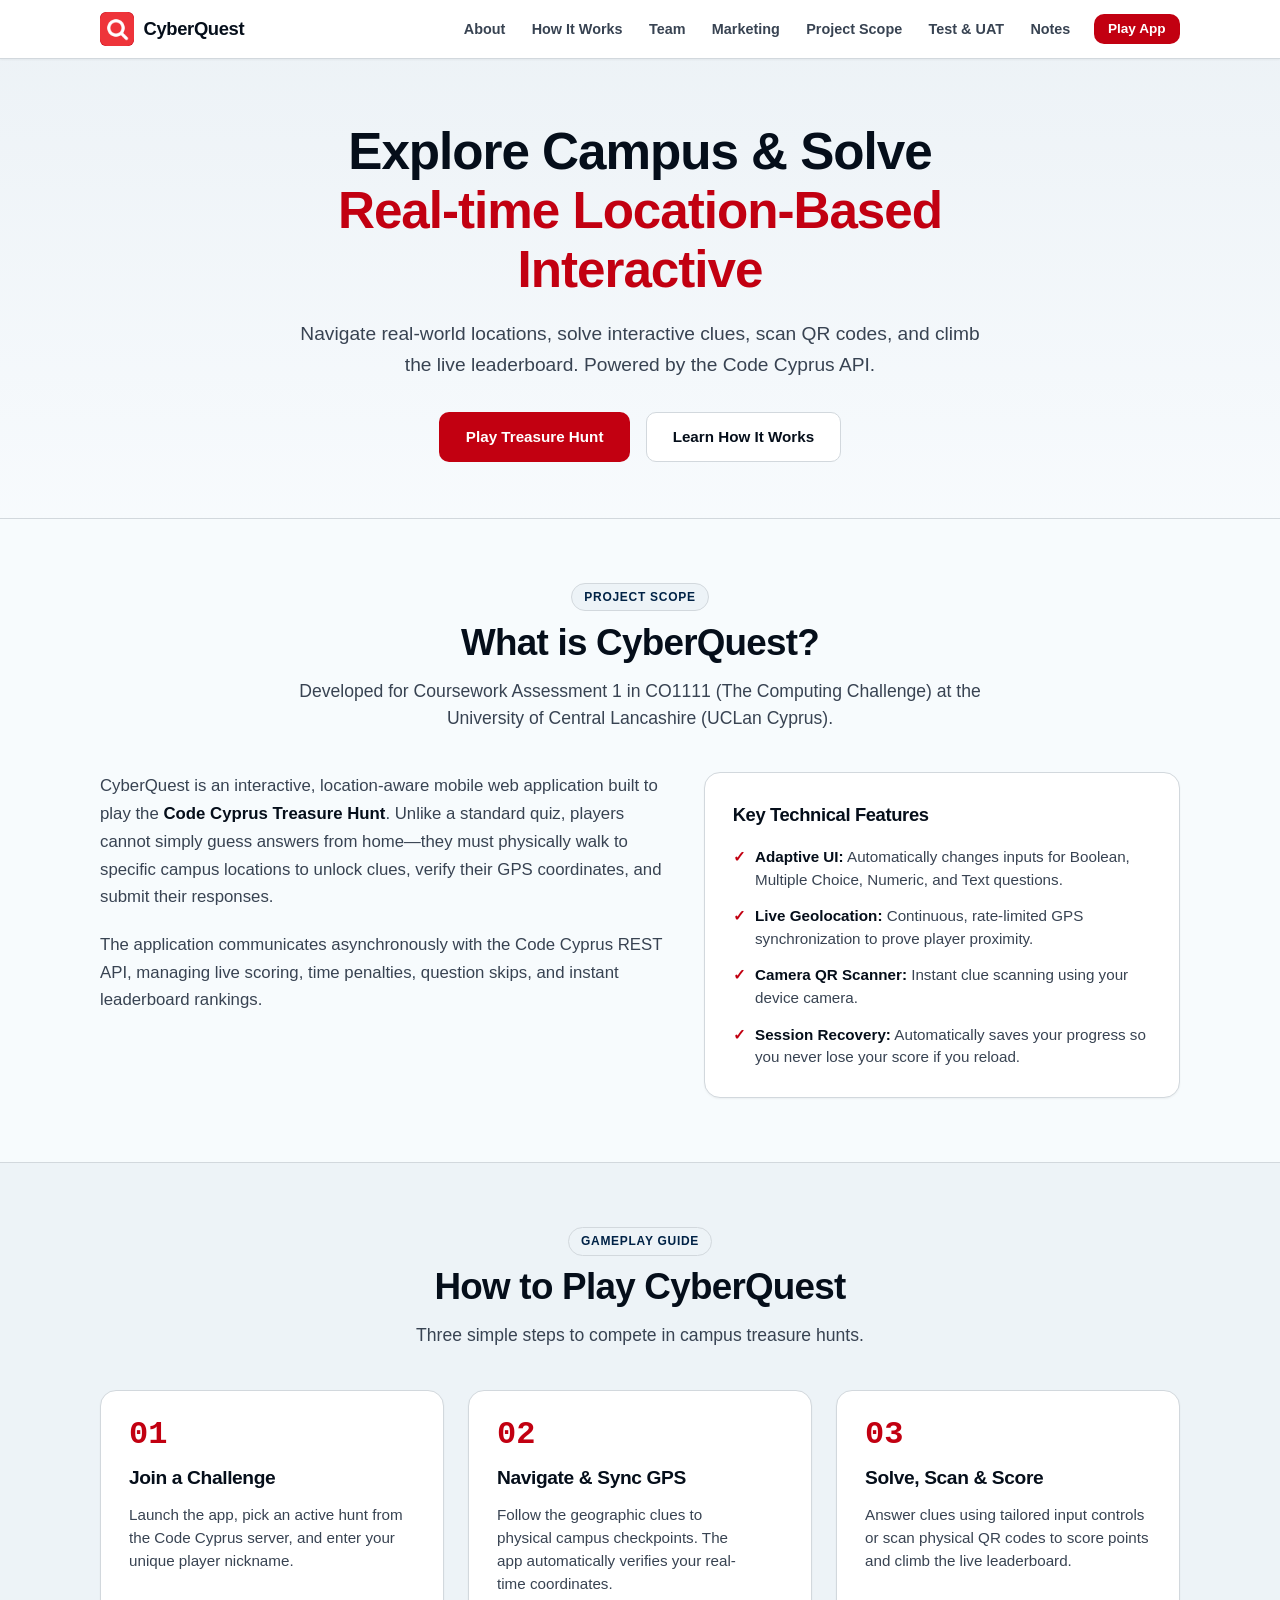
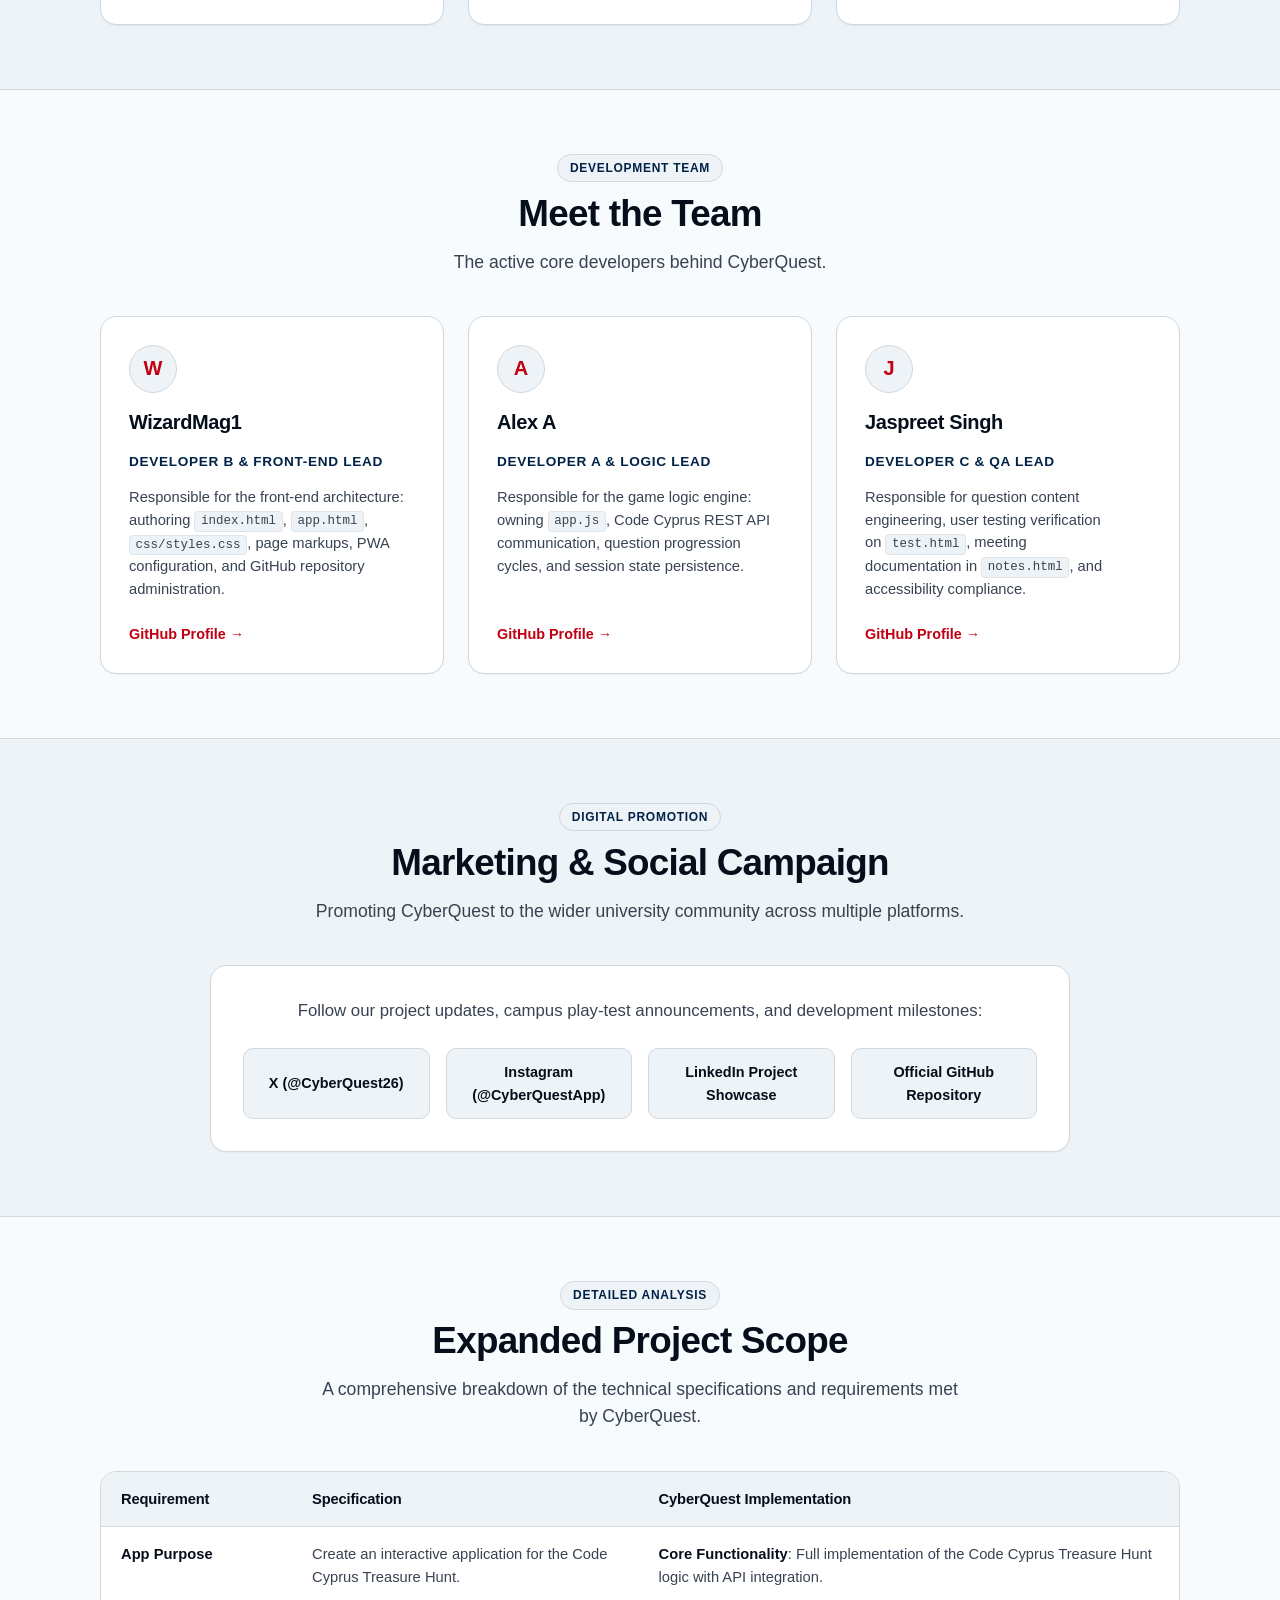
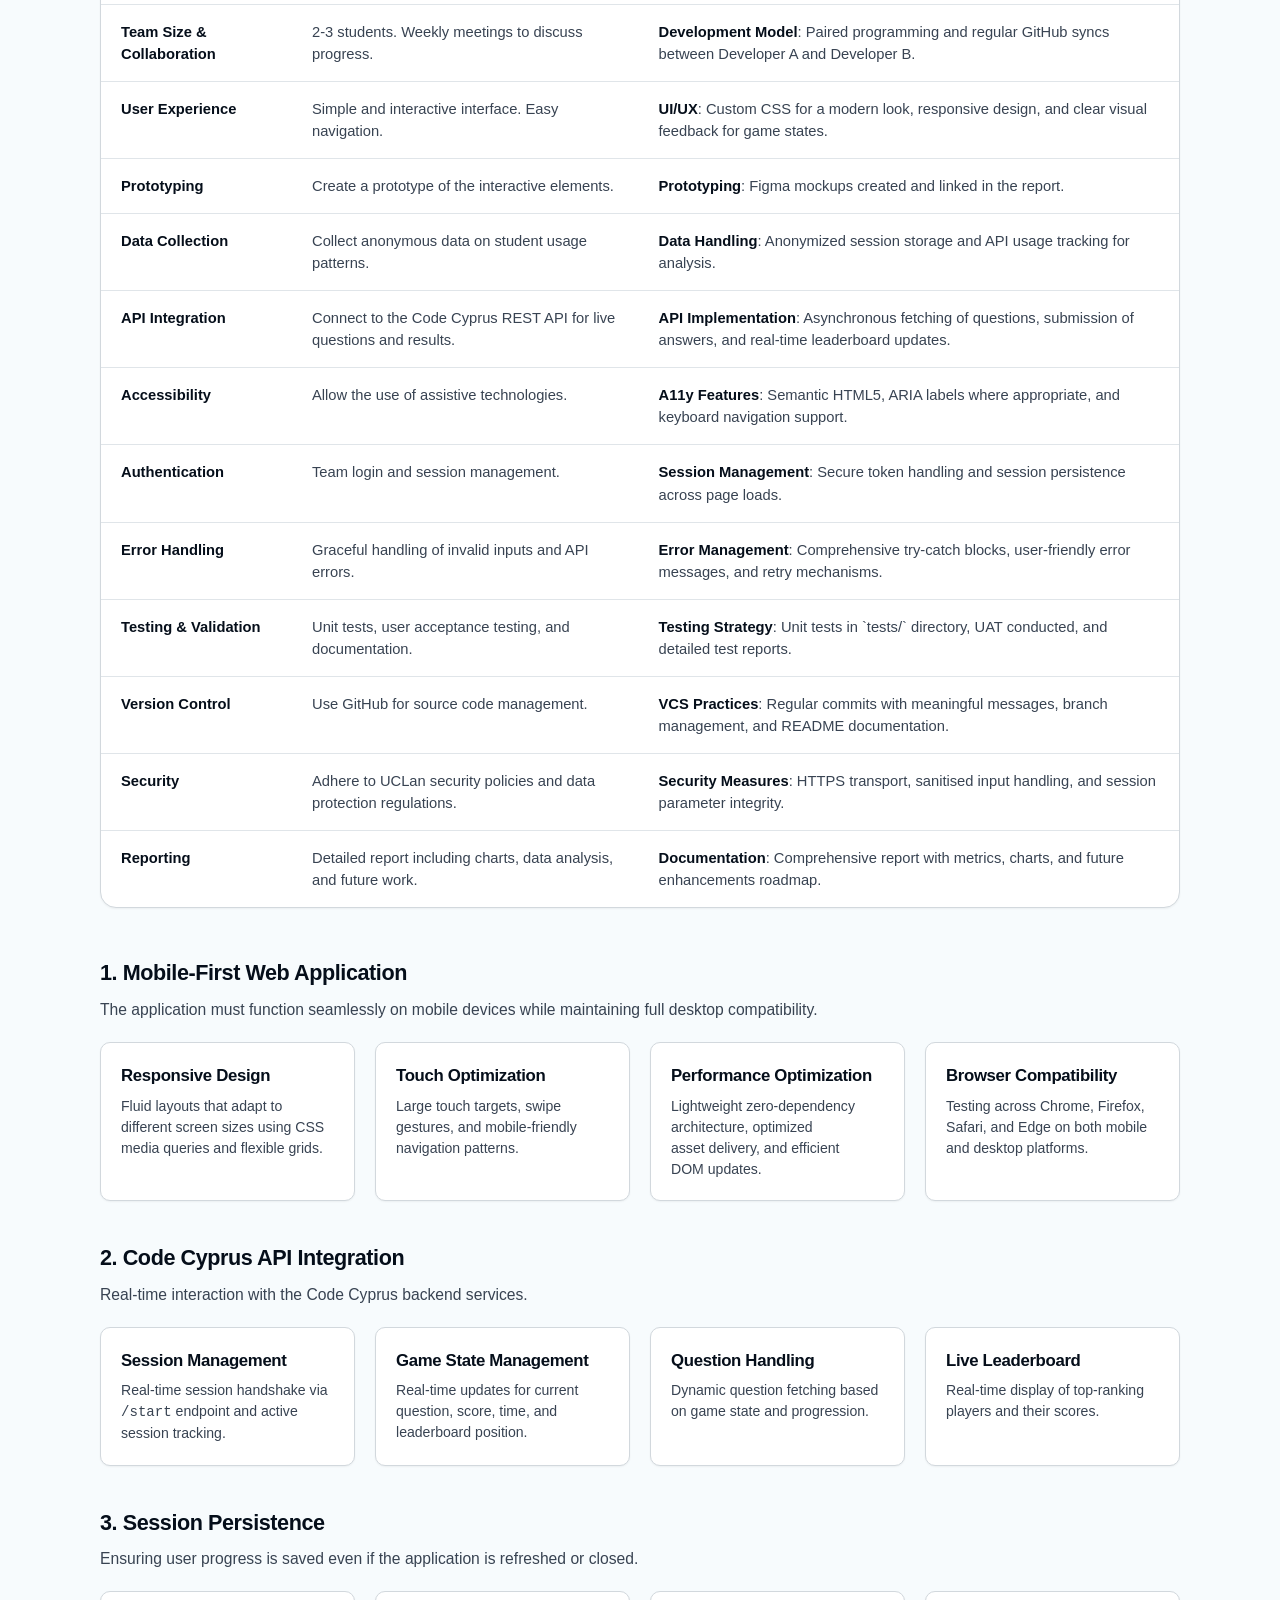
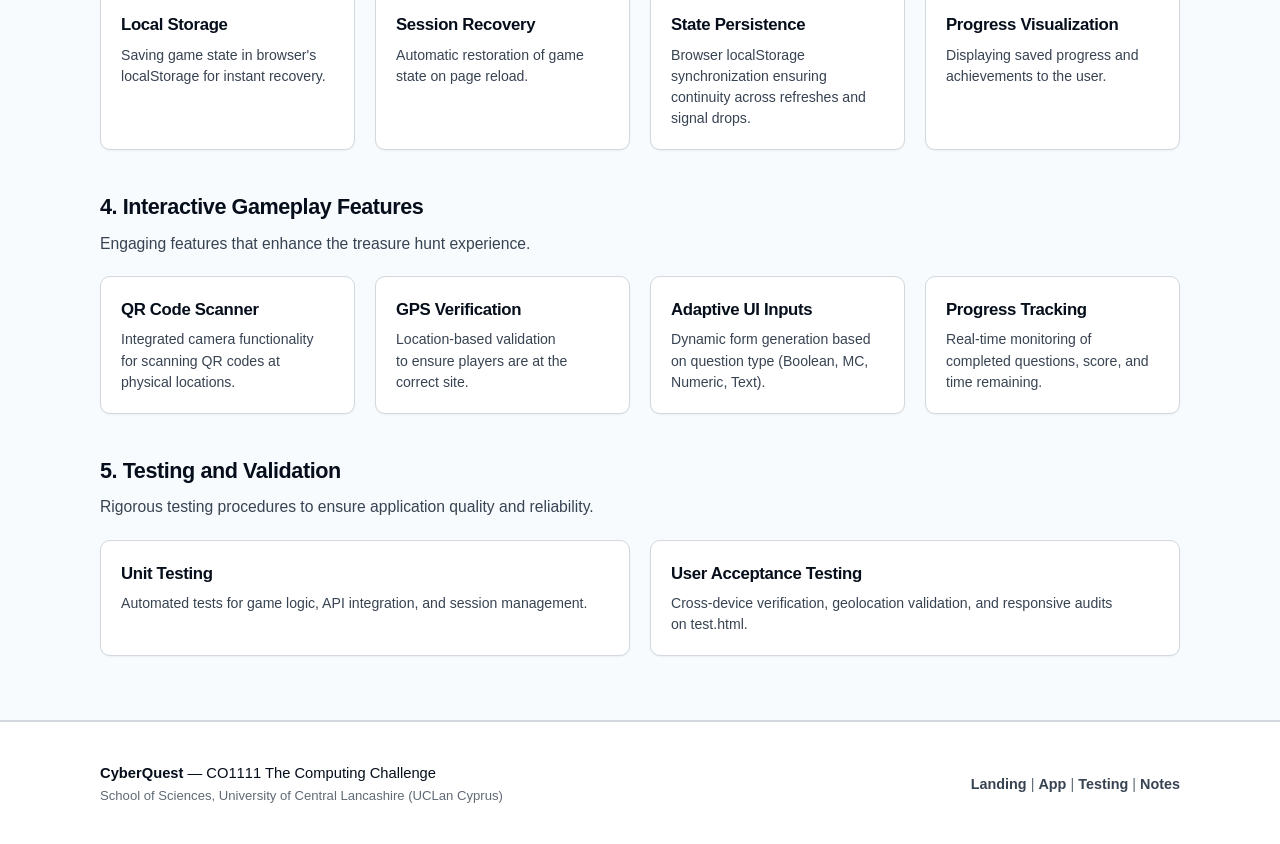
==== commit 14c05cae: "replace logo badge text with image in multiple HTML files" ====
--- a/index.html
+++ b/index.html
@@ -29,7 +29,11 @@
       <div class="header_container">
         <div class="site_logo">
           <a href="index.html" class="logo_link">
-            <span class="logo_badge">CQ</span>
+            <img
+              class="logo_badge"
+              src="assets/icon-192.png"
+              alt="CyberQuest Logo"
+            />
             <span class="logo_text">CyberQuest</span>
           </a>
         </div>
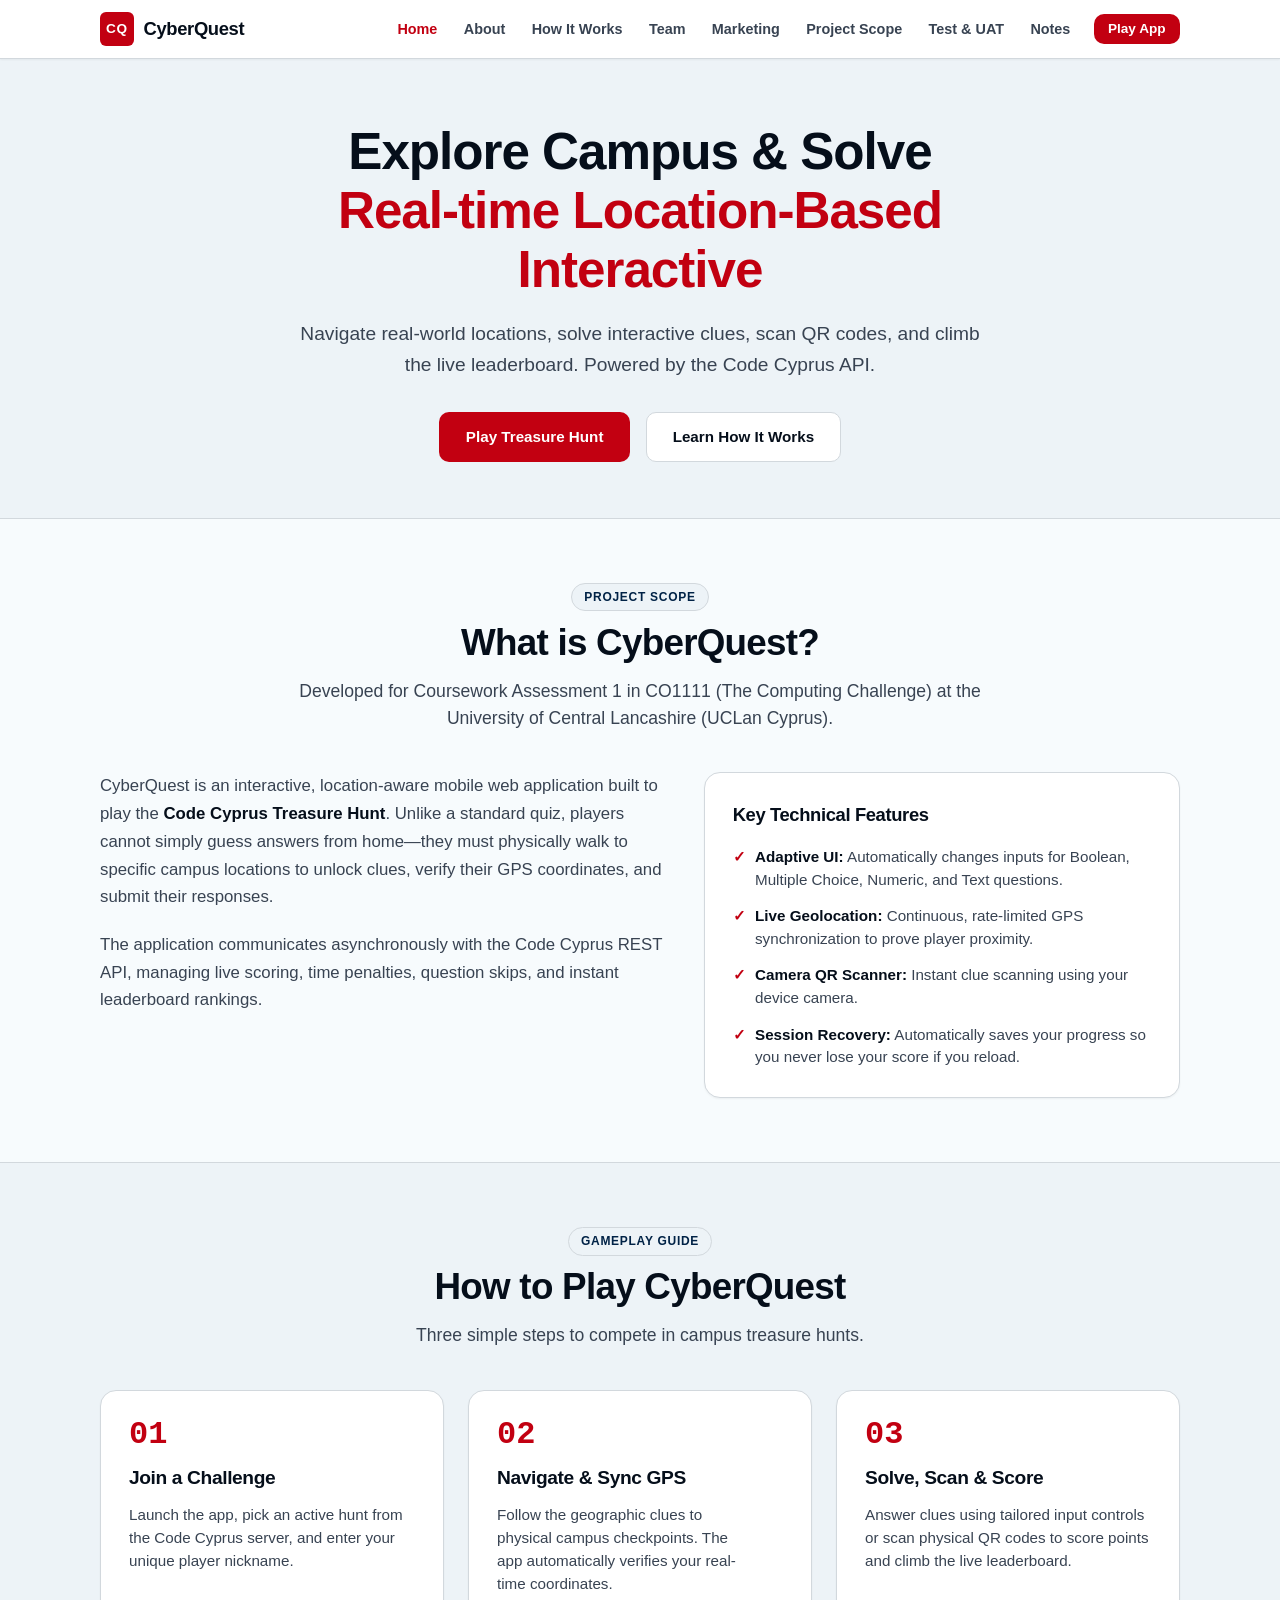
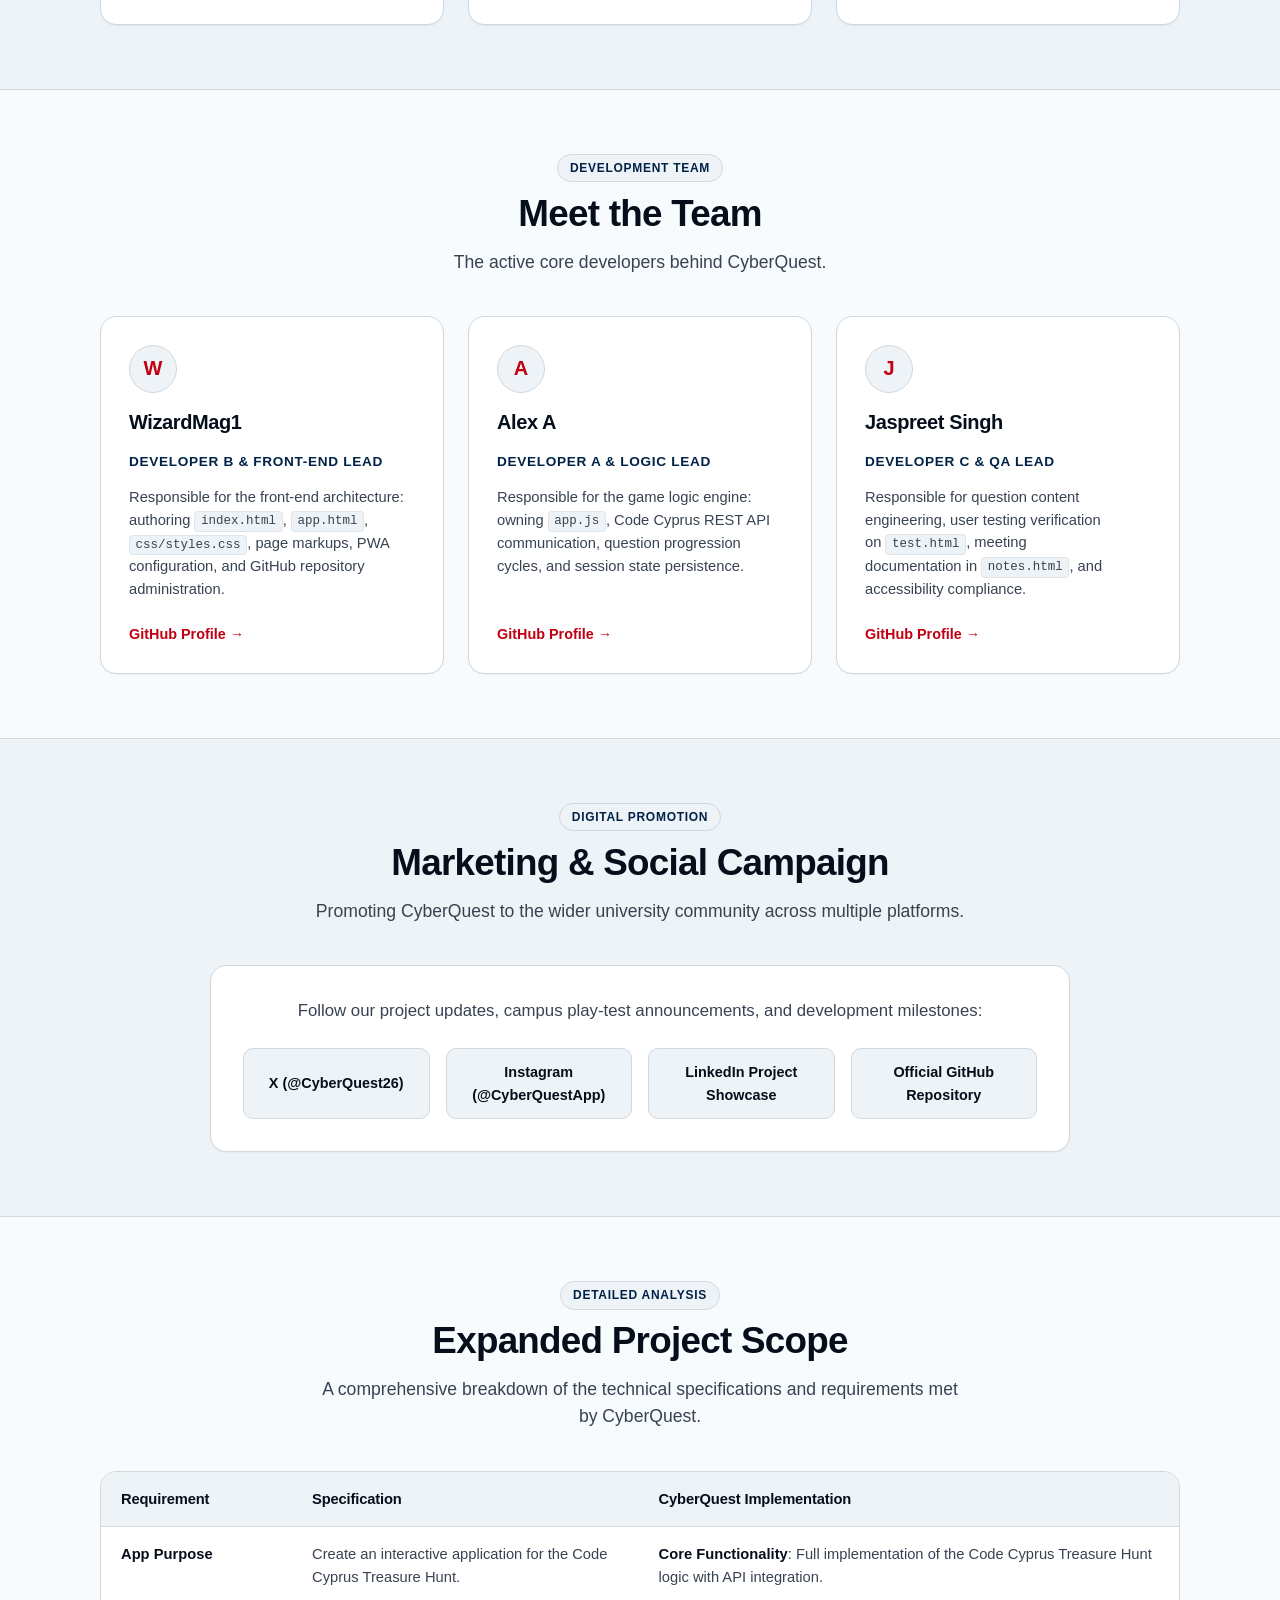
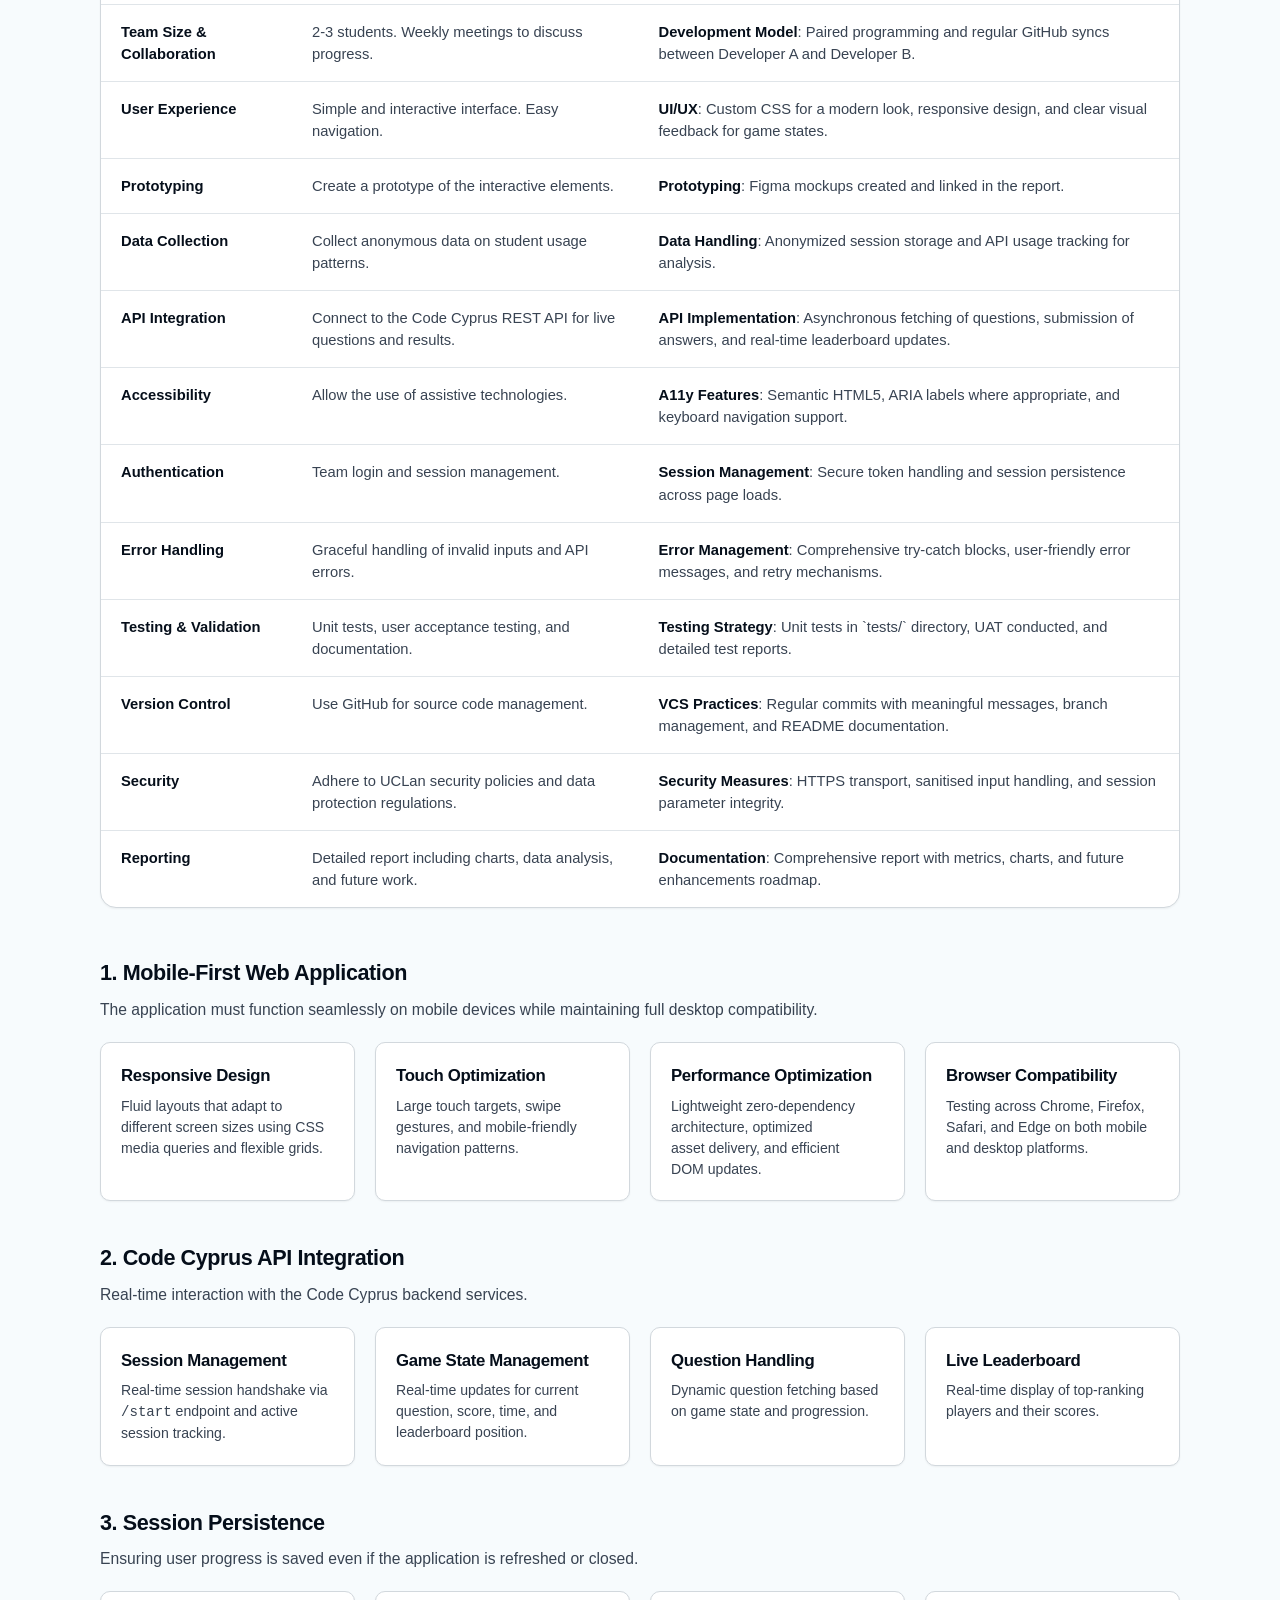
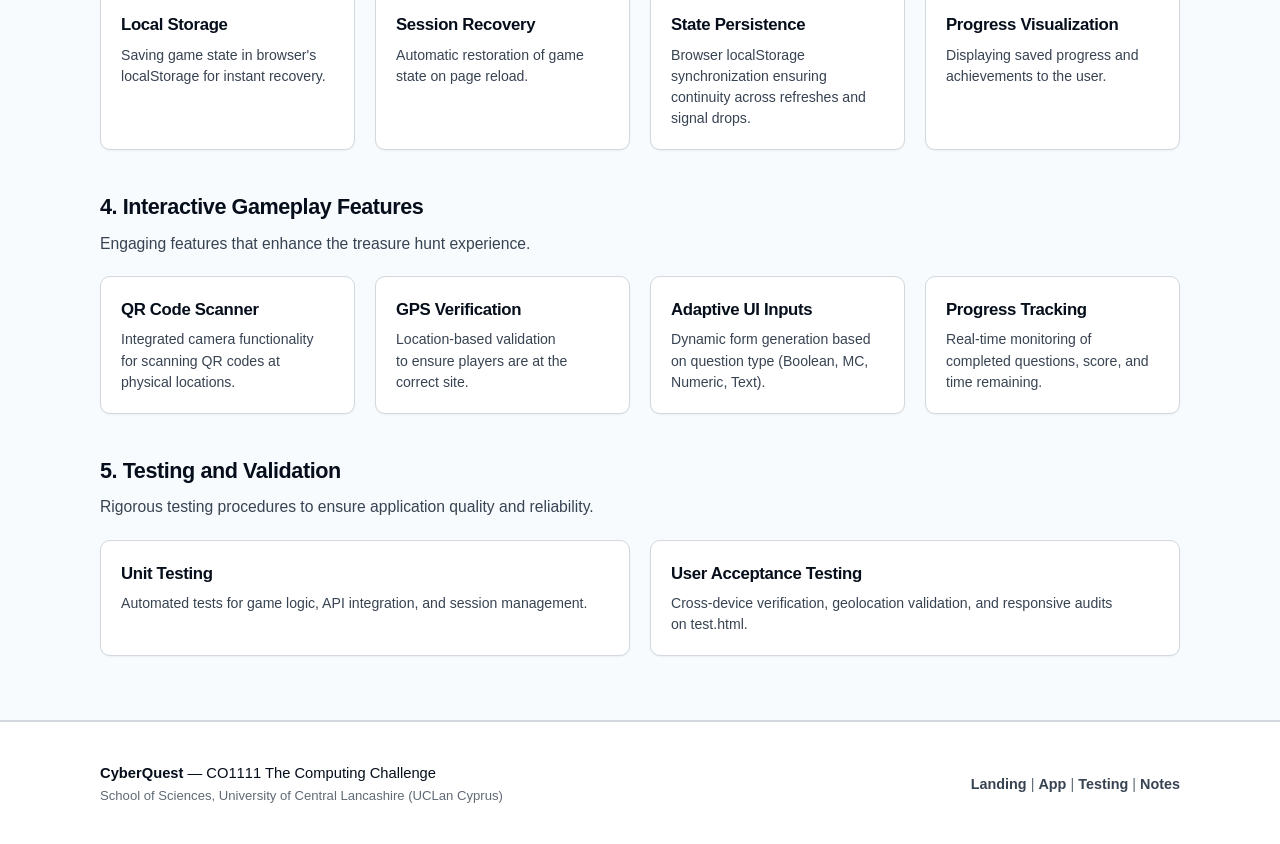
==== commit 9df7676d: "Score, UAT fixs," ====
--- a/index.html
+++ b/index.html
@@ -1,670 +1,506 @@
-<!doctype html>
+<!DOCTYPE html>
 <html lang="en">
-  <head>
-    <meta charset="UTF-8" />
-    <meta name="viewport" content="width=device-width, initial-scale=1.0" />
-    <meta
-      name="description"
-      content="CyberQuest is an interactive mobile treasure hunt web app engineered for the CO1111 Computing Challenge at UCLan Cyprus."
-    />
-    <meta
-      name="keywords"
-      content="HTML, CSS, JavaScript, CyberQuest, Treasure Hunt, UCLan Cyprus, CO1111, Gaming"
-    />
-    <link rel="icon" type="image/png" href="assets/icon-192.png" />
-    <meta
-      name="author"
-      content="@WizardMag1;@godoflevels;@jaspreetsingh052000-cell"
-    />
-
-    <link rel="manifest" href="manifest.json" />
-    <meta name="theme-color" content="#c8102e" />
-    <link rel="stylesheet" href="css/styles.css" />
-    <title>Cyber Quest - Tresure Hunt | Uclan Cyprus</title>
-  </head>
-
-  <body>
-    <header class="site_header">
-      <!-- Navigation && Branding -->
-      <div class="header_container">
-        <div class="site_logo">
-          <a href="index.html" class="logo_link">
-            <img
-              class="logo_badge"
-              src="assets/icon-192.png"
-              alt="CyberQuest Logo"
-            />
-            <span class="logo_text">CyberQuest</span>
-          </a>
-        </div>
-
-        <nav class="main_nav">
-          <ul>
-            <li><a href="#about">About</a></li>
-            <li><a href="#how_it_works">How It Works</a></li>
-            <li><a href="#team">Team</a></li>
-            <li><a href="#marketing">Marketing</a></li>
-            <li><a href="#project_scope">Project Scope</a></li>
-            <li><a href="test.html">Test &amp; UAT</a></li>
-            <li><a href="notes.html">Notes</a></li>
-            <li><a href="app.html" class="nav_cta">Play App</a></li>
-          </ul>
-        </nav>
-      </div>
-    </header>
-    <main>
-      <!-- Main Content -->
-      <section class="hero_section">
-        <div class="hero_container">
-          <div class="hero_content">
-            <span class="hero_content"></span>
-            <h1 class="hero_title">
-              Explore Campus & Solve <br />
-              <span class="hero_title"
-                >Real-time Location-Based Interactive</span
-              >
-            </h1>
-            <!-- Subtitle for the Hero Section -->
-            <p class="hero_subtitle">
-              Navigate real-world locations, solve interactive clues, scan QR
-              codes, and climb the live leaderboard. Powered by the Code Cyprus
-              API.
-            </p>
-            <!-- Call to Action (CTA) Buttons -->
-            <div class="hero_buttons">
-              <a href="app.html" class="btn_primary">Play Treasure Hunt</a>
-              <a href="#about" class="btn_secondary">Learn How It Works</a>
-            </div>
-          </div>
-        </div>
-      </section>
-      <!-- About / Project Scope Section -->
-      <section id="about" class="about_section">
-        <div class="container">
-          <!-- Section Heading -->
-          <div class="section_header">
-            <span class="badge">Project Scope</span>
-            <h2>What is CyberQuest?</h2>
-            <p class="section_lead">
-              Developed for Coursework Assessment 1 in CO1111 (The Computing
-              Challenge) at the University of Central Lancashire (UCLan Cyprus).
-            </p>
-          </div>
-
-          <!-- Two-Column Content Grid -->
-          <div class="about_content">
-            <!-- Column 1: Descriptive Text -->
-            <div class="about_description">
-              <p>
-                CyberQuest is an interactive, location-aware mobile web
-                application built to play the
-                <strong>Code Cyprus Treasure Hunt</strong>. Unlike a standard
-                quiz, players cannot simply guess answers from home—they must
-                physically walk to specific campus locations to unlock clues,
-                verify their GPS coordinates, and submit their responses.
-              </p>
-              <p>
-                The application communicates asynchronously with the Code Cyprus
-                REST API, managing live scoring, time penalties, question skips,
-                and instant leaderboard rankings.
-              </p>
-            </div>
-
-            <!-- Column 2: Key Advantages Card -->
-            <div class="about_highlights">
-              <h3>Key Technical Features</h3>
-              <ul class="feature_list">
-                <li>
-                  <strong>Adaptive UI:</strong> Automatically changes inputs for
-                  Boolean, Multiple Choice, Numeric, and Text questions.
-                </li>
-                <li>
-                  <strong>Live Geolocation:</strong> Continuous, rate-limited
-                  GPS synchronization to prove player proximity.
-                </li>
-                <li>
-                  <strong>Camera QR Scanner:</strong> Instant clue scanning
-                  using your device camera.
-                </li>
-                <li>
-                  <strong>Session Recovery:</strong> Automatically saves your
-                  progress so you never lose your score if you reload.
-                </li>
-              </ul>
-            </div>
-          </div>
-        </div>
-      </section>
-
-      <!-- Gameplay Guide Section -->
-      <section id="how_it_works" class="gameplay_section">
-        <div class="container">
-          <div class="section_header">
-            <span class="badge">Gameplay Guide</span>
-            <h2>How to Play CyberQuest</h2>
-            <p class="section_lead">
-              Three simple steps to compete in campus treasure hunts.
-            </p>
-          </div>
-
-          <!-- 3-Step Cards Grid -->
-          <div class="steps_grid">
-            <!-- Step 1 -->
-            <div class="step_card">
-              <div class="step_number">01</div>
-              <h3>Join a Challenge</h3>
-              <p>
-                Launch the app, pick an active hunt from the Code Cyprus server,
-                and enter your unique player nickname.
-              </p>
-            </div>
-
-            <!-- Step 2 -->
-            <div class="step_card">
-              <div class="step_number">02</div>
-              <h3>Navigate &amp; Sync GPS</h3>
-              <p>
-                Follow the geographic clues to physical campus checkpoints. The
-                app automatically verifies your real-time coordinates.
-              </p>
-            </div>
-
-            <!-- Step 3 -->
-            <div class="step_card">
-              <div class="step_number">03</div>
-              <h3>Solve, Scan &amp; Score</h3>
-              <p>
-                Answer clues using tailored input controls or scan physical QR
-                codes to score points and climb the live leaderboard.
-              </p>
-            </div>
-          </div>
-        </div>
-      </section>
-
-      <!-- Team Members & Roles Section -->
-      <section id="team" class="team_section">
-        <div class="container">
-          <div class="section_header">
-            <span class="badge">Development Team</span>
-            <h2>Meet the Team</h2>
-            <p class="section_lead">
-              The active core developers behind CyberQuest.
-            </p>
-          </div>
-
-          <div class="team_grid">
-            <!-- Member 1: WizardMag1 -->
-            <div class="team_card">
-              <div class="team_avatar">W</div>
-              <h3 class="team_name">WizardMag1</h3>
-              <div class="team_role">Developer B & Front-End Lead</div>
-              <p class="team_bio">
-                Responsible for the front-end architecture: authoring
-                <code>index.html</code>, <code>app.html</code>,
-                <code>css/styles.css</code>, page markups, PWA configuration,
-                and GitHub repository administration.
-              </p>
-              <a
-                href="https://github.com/WizardMag1"
-                target="_blank"
-                rel="noopener"
-                class="team_link"
-              >
-                GitHub Profile →
-              </a>
-            </div>
-
-            <!-- Member 2: Alex A -->
-            <div class="team_card">
-              <div class="team_avatar">A</div>
-              <h3 class="team_name">Alex A</h3>
-              <div class="team_role">Developer A & Logic Lead</div>
-              <p class="team_bio">
-                Responsible for the game logic engine: owning
-                <code>app.js</code>, Code Cyprus REST API communication,
-                question progression cycles, and session state persistence.
-              </p>
-              <a
-                href="https://github.com/Godoflevels"
-                target="_blank"
-                rel="noopener"
-                class="team_link"
-              >
-                GitHub Profile →
-              </a>
-            </div>
-
-            <!-- Member 3: Jaspreet Singh -->
-            <div class="team_card">
-              <div class="team_avatar">J</div>
-              <h3 class="team_name">Jaspreet Singh</h3>
-              <div class="team_role">Developer C & QA Lead</div>
-              <p class="team_bio">
-                Responsible for question content engineering, user testing
-                verification on <code>test.html</code>, meeting documentation in
-                <code>notes.html</code>, and accessibility compliance.
-              </p>
-              <a
-                href="https://github.com/jaspreetsingh052000-cell"
-                target="_blank"
-                rel="noopener"
-                class="team_link"
-              >
-                GitHub Profile &rarr;
-              </a>
-            </div>
-          </div>
-        </div>
-      </section>
-      <!-- Marketing & Social Campaign Section -->
-      <section id="marketing" class="marketing_section">
-        <div class="container">
-          <div class="section_header">
-            <span class="badge">Digital Promotion</span>
-            <h2>Marketing & Social Campaign</h2>
-            <p class="section_lead">
-              Promoting CyberQuest to the wider university community across
-              multiple platforms.
-            </p>
-          </div>
-
-          <div class="marketing_card">
-            <p class="marketing_intro">
-              Follow our project updates, campus play-test announcements, and
-              development milestones:
-            </p>
-
-            <div class="social_links_grid">
-              <a
-                href="https://twitter.com"
-                target="_blank"
-                rel="noopener"
-                class="social_button"
-              >
-                X (@CyberQuest26)
-              </a>
-              <a
-                href="https://instagram.com"
-                target="_blank"
-                rel="noopener"
-                class="social_button"
-              >
-                Instagram (@CyberQuestApp)
-              </a>
-              <a
-                href="https://linkedin.com"
-                target="_blank"
-                rel="noopener"
-                class="social_button"
-              >
-                LinkedIn Project Showcase
-              </a>
-              <a
-                href="https://github.com/WizardMag1/CO1111-The-Computing-Challenge"
-                target="_blank"
-                rel="noopener"
-                class="social_button"
-              >
-                Official GitHub Repository
-              </a>
-            </div>
-          </div>
-        </div>
-      </section>
-      <!-- Project Scope - Expanded View -->
-      <section id="project_scope" class="scope_section">
-        <div class="container">
-          <div class="section_header">
-            <span class="badge">Detailed Analysis</span>
-            <h2>Expanded Project Scope</h2>
-            <p class="section_lead">
-              A comprehensive breakdown of the technical specifications and
-              requirements met by CyberQuest.
-            </p>
-          </div>
-
-          <div class="scope_content">
-            <!-- Requirements Table -->
-            <div class="requirements_table">
-              <table>
-                <thead>
-                  <tr>
-                    <th>Requirement</th>
-                    <th>Specification</th>
-                    <th>CyberQuest Implementation</th>
-                  </tr>
-                </thead>
-                <tbody>
-                  <tr>
-                    <td><strong>App Purpose</strong></td>
-                    <td>
-                      Create an interactive application for the Code Cyprus
-                      Treasure Hunt.
-                    </td>
-                    <td>
-                      <strong>Core Functionality</strong>: Full implementation
-                      of the Code Cyprus Treasure Hunt logic with API
-                      integration.
-                    </td>
-                  </tr>
-                  <tr>
-                    <td><strong>Team Size & Collaboration</strong></td>
-                    <td>2-3 students. Weekly meetings to discuss progress.</td>
-                    <td>
-                      <strong>Development Model</strong>: Paired programming and
-                      regular GitHub syncs between Developer A and Developer B.
-                    </td>
-                  </tr>
-                  <tr>
-                    <td><strong>User Experience</strong></td>
-                    <td>Simple and interactive interface. Easy navigation.</td>
-                    <td>
-                      <strong>UI/UX</strong>: Custom CSS for a modern look,
-                      responsive design, and clear visual feedback for game
-                      states.
-                    </td>
-                  </tr>
-                  <tr>
-                    <td><strong>Prototyping</strong></td>
-                    <td>Create a prototype of the interactive elements.</td>
-                    <td>
-                      <strong>Prototyping</strong>: Figma mockups created and
-                      linked in the report.
-                    </td>
-                  </tr>
-                  <tr>
-                    <td><strong>Data Collection</strong></td>
-                    <td>Collect anonymous data on student usage patterns.</td>
-                    <td>
-                      <strong>Data Handling</strong>: Anonymized session storage
-                      and API usage tracking for analysis.
-                    </td>
-                  </tr>
-                  <tr>
-                    <td><strong>API Integration</strong></td>
-                    <td>
-                      Connect to the Code Cyprus REST API for live questions and
-                      results.
-                    </td>
-                    <td>
-                      <strong>API Implementation</strong>: Asynchronous fetching
-                      of questions, submission of answers, and real-time
-                      leaderboard updates.
-                    </td>
-                  </tr>
-                  <tr>
-                    <td><strong>Accessibility</strong></td>
-                    <td>Allow the use of assistive technologies.</td>
-                    <td>
-                      <strong>A11y Features</strong>: Semantic HTML5, ARIA
-                      labels where appropriate, and keyboard navigation support.
-                    </td>
-                  </tr>
-                  <tr>
-                    <td><strong>Authentication</strong></td>
-                    <td>Team login and session management.</td>
-                    <td>
-                      <strong>Session Management</strong>: Secure token handling
-                      and session persistence across page loads.
-                    </td>
-                  </tr>
-                  <tr>
-                    <td><strong>Error Handling</strong></td>
-                    <td>Graceful handling of invalid inputs and API errors.</td>
-                    <td>
-                      <strong>Error Management</strong>: Comprehensive try-catch
-                      blocks, user-friendly error messages, and retry
-                      mechanisms.
-                    </td>
-                  </tr>
-                  <tr>
-                    <td><strong>Testing & Validation</strong></td>
-                    <td>
-                      Unit tests, user acceptance testing, and documentation.
-                    </td>
-                    <td>
-                      <strong>Testing Strategy</strong>: Unit tests in `tests/`
-                      directory, UAT conducted, and detailed test reports.
-                    </td>
-                  </tr>
-                  <tr>
-                    <td><strong>Version Control</strong></td>
-                    <td>Use GitHub for source code management.</td>
-                    <td>
-                      <strong>VCS Practices</strong>: Regular commits with
-                      meaningful messages, branch management, and README
-                      documentation.
-                    </td>
-                  </tr>
-                  <tr>
-                    <td><strong>Security</strong></td>
-                    <td>
-                      Adhere to UCLan security policies and data protection
-                      regulations.
-                    </td>
-                    <td>
-                      <strong>Security Measures</strong>: HTTPS transport,
-                      sanitised input handling, and session parameter integrity.
-                    </td>
-                  </tr>
-                  <tr>
-                    <td><strong>Reporting</strong></td>
-                    <td>
-                      Detailed report including charts, data analysis, and
-                      future work.
-                    </td>
-                    <td>
-                      <strong>Documentation</strong>: Comprehensive report with
-                      metrics, charts, and future enhancements roadmap.
-                    </td>
-                  </tr>
-                </tbody>
-              </table>
-            </div>
-
-            <!-- Technical Requirements Breakdown -->
-            <div class="scope_section_content">
-              <!-- Section 1: Mobile-First Web Application -->
-              <div class="scope_subsection">
-                <h3>1. Mobile-First Web Application</h3>
-                <p>
-                  The application must function seamlessly on mobile devices
-                  while maintaining full desktop compatibility.
-                </p>
-
-                <div class="feature_grid">
-                  <div class="feature_item">
-                    <h4>Responsive Design</h4>
-                    <p>
-                      Fluid layouts that adapt to different screen sizes using
-                      CSS media queries and flexible grids.
-                    </p>
-                  </div>
-                  <div class="feature_item">
-                    <h4>Touch Optimization</h4>
-                    <p>
-                      Large touch targets, swipe gestures, and mobile-friendly
-                      navigation patterns.
-                    </p>
-                  </div>
-                  <div class="feature_item">
-                    <h4>Performance Optimization</h4>
-                    <p>
-                      Lightweight zero-dependency architecture, optimized asset
-                      delivery, and efficient DOM updates.
-                    </p>
-                  </div>
-                  <div class="feature_item">
-                    <h4>Browser Compatibility</h4>
-                    <p>
-                      Testing across Chrome, Firefox, Safari, and Edge on both
-                      mobile and desktop platforms.
-                    </p>
-                  </div>
-                </div>
-              </div>
-
-              <!-- Section 2: Code Cyprus API Integration -->
-              <div class="scope_subsection">
-                <h3>2. Code Cyprus API Integration</h3>
-                <p>
-                  Real-time interaction with the Code Cyprus backend services.
-                </p>
-
-                <div class="feature_grid">
-                  <div class="feature_item">
-                    <h4>Session Management</h4>
-                    <p>
-                      Real-time session handshake via
-                      <code>/start</code> endpoint and active session tracking.
-                    </p>
-                  </div>
-                  <div class="feature_item">
-                    <h4>Game State Management</h4>
-                    <p>
-                      Real-time updates for current question, score, time, and
-                      leaderboard position.
-                    </p>
-                  </div>
-                  <div class="feature_item">
-                    <h4>Question Handling</h4>
-                    <p>
-                      Dynamic question fetching based on game state and
-                      progression.
-                    </p>
-                  </div>
-                  <div class="feature_item">
-                    <h4>Live Leaderboard</h4>
-                    <p>
-                      Real-time display of top-ranking players and their scores.
-                    </p>
-                  </div>
-                </div>
-              </div>
-
-              <!-- Section 3: Session Persistence -->
-              <div class="scope_subsection">
-                <h3>3. Session Persistence</h3>
-                <p>
-                  Ensuring user progress is saved even if the application is
-                  refreshed or closed.
-                </p>
-
-                <div class="feature_grid">
-                  <div class="feature_item">
-                    <h4>Local Storage</h4>
-                    <p>
-                      Saving game state in browser's localStorage for instant
-                      recovery.
-                    </p>
-                  </div>
-                  <div class="feature_item">
-                    <h4>Session Recovery</h4>
-                    <p>Automatic restoration of game state on page reload.</p>
-                  </div>
-                  <div class="feature_item">
-                    <h4>State Persistence</h4>
-                    <p>
-                      Browser localStorage synchronization ensuring continuity
-                      across refreshes and signal drops.
-                    </p>
-                  </div>
-                  <div class="feature_item">
-                    <h4>Progress Visualization</h4>
-                    <p>
-                      Displaying saved progress and achievements to the user.
-                    </p>
-                  </div>
-                </div>
-              </div>
-
-              <!-- Section 4: Interactive Gameplay Features -->
-              <div class="scope_subsection">
-                <h3>4. Interactive Gameplay Features</h3>
-                <p>
-                  Engaging features that enhance the treasure hunt experience.
-                </p>
-
-                <div class="feature_grid">
-                  <div class="feature_item">
-                    <h4>QR Code Scanner</h4>
-                    <p>
-                      Integrated camera functionality for scanning QR codes at
-                      physical locations.
-                    </p>
-                  </div>
-                  <div class="feature_item">
-                    <h4>GPS Verification</h4>
-                    <p>
-                      Location-based validation to ensure players are at the
-                      correct site.
-                    </p>
-                  </div>
-                  <div class="feature_item">
-                    <h4>Adaptive UI Inputs</h4>
-                    <p>
-                      Dynamic form generation based on question type (Boolean,
-                      MC, Numeric, Text).
-                    </p>
-                  </div>
-                  <div class="feature_item">
-                    <h4>Progress Tracking</h4>
-                    <p>
-                      Real-time monitoring of completed questions, score, and
-                      time remaining.
-                    </p>
-                  </div>
-                </div>
-              </div>
-
-              <!-- Section 5: Testing and Validation -->
-              <div class="scope_subsection">
-                <h3>5. Testing and Validation</h3>
-                <p>
-                  Rigorous testing procedures to ensure application quality and
-                  reliability.
-                </p>
-
-                <div class="feature_grid">
-                  <div class="feature_item">
-                    <h4>Unit Testing</h4>
-                    <p>
-                      Automated tests for game logic, API integration, and
-                      session management.
-                    </p>
-                  </div>
-                  <div class="feature_item">
-                    <h4>User Acceptance Testing</h4>
-                    <p>
-                      Cross-device verification, geolocation validation, and
-                      responsive audits on test.html.
-                    </p>
-                  </div>
+
+<head>
+  <meta charset="UTF-8">
+  <meta name="viewport" content="width=device-width, initial-scale=1.0">
+  <meta name="description"
+    content="CyberQuest is an interactive mobile treasure hunt web app engineered for the CO1111 Computing Challenge at UCLan Cyprus.">
+  <meta name="keywords" content="HTML, CSS, JavaScript, CyberQuest, Treasure Hunt, UCLan Cyprus, CO1111, Gaming">
+  <meta name="author" content="@WizardMag1;@godoflevels;@jaspreetsingh052000-cell">
+
+  <link rel="manifest" href="manifest.json">
+  <meta name="theme-color" content="#c8102e">
+  <link rel="stylesheet" href="css/styles.css">
+  <title>Cyber Quest - Tresure Hunt | Uclan Cyprus</title>
+</head>
+
+<body>
+  <header class="site_header">
+    <!-- Navigation && Branding -->
+    <div class="header_container">
+      <div class="site_logo">
+        <a href="index.html" class="logo_link">
+          <span class="logo_badge">CQ</span>
+          <span class="logo_text">CyberQuest</span>
+        </a>
+      </div>
+
+      <nav class="main_nav">
+        <ul>
+          <li><a href="index.html" style="color: var(--brand_primary);">Home</a></li>
+          <li><a href="#about">About</a></li>
+          <li><a href="#how_it_works">How It Works</a></li>
+          <li><a href="#team">Team</a></li>
+          <li><a href="#marketing">Marketing</a></li>
+          <li><a href="#project_scope">Project Scope</a></li>
+          <li><a href="test.html">Test &amp; UAT</a></li>
+          <li><a href="notes.html">Notes</a></li>
+          <li><a href="app.html" class="nav_cta">Play App</a></li>
+        </ul>
+      </nav>
+    </div>
+  </header>
+  <main>
+    <!-- Main Content -->
+    <section class="hero_section">
+      <div class="hero_container">
+        <div class="hero_content">
+          <h1 class="hero_title">Explore Campus & Solve <br>
+            <span class="hero_title">Real-time Location-Based Interactive</span>
+          </h1>
+          <!-- Subtitle for the Hero Section -->
+          <p class="hero_subtitle">Navigate real-world locations, solve interactive clues, scan QR codes,
+            and climb the live leaderboard. Powered by the Code Cyprus API.</p>
+          <!-- Call to Action (CTA) Buttons -->
+          <div class="hero_buttons">
+            <a href="app.html" class="btn_primary">Play Treasure Hunt</a>
+            <a href="#about" class="btn_secondary">Learn How It Works</a>
+          </div>
+        </div>
+      </div>
+    </section>
+        <!-- About / Project Scope Section -->
+    <section id="about" class="about_section">
+      <div class="container">
+
+        <!-- Section Heading -->
+        <div class="section_header">
+          <span class="badge">Project Scope</span>
+          <h2>What is CyberQuest?</h2>
+          <p class="section_lead">
+            Developed for Coursework Assessment 1 in CO1111 (The Computing Challenge)
+            at the University of Central Lancashire (UCLan Cyprus).
+          </p>
+        </div>
+
+        <!-- Two-Column Content Grid -->
+        <div class="about_content">
+
+          <!-- Column 1: Descriptive Text -->
+          <div class="about_description">
+            <p>
+              CyberQuest is an interactive, location-aware mobile web application built to play
+              the <strong>Code Cyprus Treasure Hunt</strong>. Unlike a standard quiz, players cannot
+              simply guess answers from home—they must physically walk to specific campus locations
+              to unlock clues, verify their GPS coordinates, and submit their responses.
+            </p>
+            <p>
+              The application communicates asynchronously with the Code Cyprus REST API, managing
+              live scoring, time penalties, question skips, and instant leaderboard rankings.
+            </p>
+          </div>
+
+          <!-- Column 2: Key Advantages Card -->
+          <div class="about_highlights">
+            <h3>Key Technical Features</h3>
+            <ul class="feature_list">
+              <li><strong>Adaptive UI:</strong> Automatically changes inputs for Boolean, Multiple Choice, Numeric, and
+                Text questions.</li>
+              <li><strong>Live Geolocation:</strong> Continuous, rate-limited GPS synchronization to prove player
+                proximity.</li>
+              <li><strong>Camera QR Scanner:</strong> Instant clue scanning using your device camera.</li>
+              <li><strong>Session Recovery:</strong> Automatically saves your progress so you never lose your score if
+                you reload.</li>
+            </ul>
+          </div>
+
+        </div>
+
+      </div>
+    </section>
+
+    <!-- Gameplay Guide Section -->
+    <section id="how_it_works" class="gameplay_section">
+      <div class="container">
+
+        <div class="section_header">
+          <span class="badge">Gameplay Guide</span>
+          <h2>How to Play CyberQuest</h2>
+          <p class="section_lead">Three simple steps to compete in campus treasure hunts.</p>
+        </div>
+
+        <!-- 3-Step Cards Grid -->
+        <div class="steps_grid">
+
+          <!-- Step 1 -->
+          <div class="step_card">
+            <div class="step_number">01</div>
+            <h3>Join a Challenge</h3>
+            <p>
+              Launch the app, pick an active hunt from the Code Cyprus server,
+              and enter your unique player nickname.
+            </p>
+          </div>
+
+          <!-- Step 2 -->
+          <div class="step_card">
+            <div class="step_number">02</div>
+            <h3>Navigate &amp; Sync GPS</h3>
+            <p>
+              Follow the geographic clues to physical campus checkpoints.
+              The app automatically verifies your real-time coordinates.
+            </p>
+          </div>
+
+          <!-- Step 3 -->
+          <div class="step_card">
+            <div class="step_number">03</div>
+            <h3>Solve, Scan &amp; Score</h3>
+            <p>
+              Answer clues using tailored input controls or scan physical QR codes
+              to score points and climb the live leaderboard.
+            </p>
+          </div>
+
+        </div>
+
+      </div>
+    </section>
+
+    <!-- Team Members & Roles Section -->
+    <section id="team" class="team_section">
+      <div class="container">
+        <div class="section_header">
+          <span class="badge">Development Team</span>
+          <h2>Meet the Team</h2>
+          <p class="section_lead">The active core developers behind CyberQuest.</p>
+        </div>
+
+        <div class="team_grid">
+
+          <!-- Member 1: WizardMag1 -->
+          <div class="team_card">
+            <div class="team_avatar">W</div>
+            <h3 class="team_name">WizardMag1</h3>
+            <div class="team_role">Developer B & Front-End Lead</div>
+            <p class="team_bio">
+              Responsible for the front-end architecture: authoring <code>index.html</code>,
+              <code>app.html</code>, <code>css/styles.css</code>, page markups, PWA configuration,
+              and GitHub repository administration.
+            </p>
+            <a href="https://github.com/WizardMag1" target="_blank" rel="noopener" class="team_link">
+              GitHub Profile →
+            </a>
+          </div>
+
+          <!-- Member 2: Alex A -->
+          <div class="team_card">
+            <div class="team_avatar">A</div>
+            <h3 class="team_name">Alex A</h3>
+            <div class="team_role">Developer A & Logic Lead</div>
+            <p class="team_bio">
+              Responsible for the game logic engine: owning <code>app.js</code>, Code Cyprus
+              REST API communication, question progression cycles, and session state persistence.
+            </p>
+            <a href="https://github.com/Godoflevels" target="_blank" rel="noopener" class="team_link">
+              GitHub Profile →
+            </a>
+          </div>
+
+          <!-- Member 3: Jaspreet Singh -->
+          <div class="team_card">
+            <div class="team_avatar">J</div>
+            <h3 class="team_name">Jaspreet Singh</h3>
+            <div class="team_role">Developer C & QA Lead</div>
+            <p class="team_bio">
+              Responsible for question content engineering, user testing verification on <code>test.html</code>,
+              meeting documentation in <code>notes.html</code>, and accessibility compliance.
+            </p>
+            <a href="https://github.com/jaspreetsingh052000-cell" target="_blank" rel="noopener" class="team_link">
+              GitHub Profile &rarr;
+            </a>
+          </div>
+
+
+        </div>
+
+      </div>
+    </section>
+    <!-- Marketing & Social Campaign Section -->
+    <section id="marketing" class="marketing_section">
+      <div class="container">
+
+        <div class="section_header">
+          <span class="badge">Digital Promotion</span>
+          <h2>Marketing & Social Campaign</h2>
+          <p class="section_lead">
+            Promoting CyberQuest to the wider university community across multiple platforms.
+          </p>
+        </div>
+
+        <div class="marketing_card">
+          <p class="marketing_intro">
+            Follow our project updates, campus play-test announcements, and development milestones:
+          </p>
+
+          <div class="social_links_grid">
+            <a href="https://twitter.com" target="_blank" rel="noopener" class="social_button">
+              X (@CyberQuest26)
+            </a>
+            <a href="https://instagram.com" target="_blank" rel="noopener" class="social_button">
+              Instagram (@CyberQuestApp)
+            </a>
+            <a href="https://linkedin.com" target="_blank" rel="noopener" class="social_button">
+              LinkedIn Project Showcase
+            </a>
+            <a href="https://github.com/WizardMag1/CO1111-The-Computing-Challenge" target="_blank" rel="noopener"
+              class="social_button">
+              Official GitHub Repository
+            </a>
+          </div>
+        </div>
+
+      </div>
+    </section>
+    <!-- Project Scope - Expanded View -->
+    <section id="project_scope" class="scope_section">
+      <div class="container">
+
+        <div class="section_header">
+          <span class="badge">Detailed Analysis</span>
+          <h2>Expanded Project Scope</h2>
+          <p class="section_lead">
+            A comprehensive breakdown of the technical specifications and requirements met by CyberQuest.
+          </p>
+        </div>
+
+        <div class="scope_content">
+
+          <!-- Requirements Table -->
+          <div class="requirements_table">
+            <table>
+              <thead>
+                <tr>
+                  <th>Requirement</th>
+                  <th>Specification</th>
+                  <th>CyberQuest Implementation</th>
+                </tr>
+              </thead>
+              <tbody>
+                <tr>
+                  <td><strong>App Purpose</strong></td>
+                  <td>Create an interactive application for the Code Cyprus Treasure Hunt.</td>
+                  <td><strong>Core Functionality</strong>: Full implementation of the Code Cyprus Treasure Hunt logic
+                    with API integration.</td>
+                </tr>
+                <tr>
+                  <td><strong>Team Size & Collaboration</strong></td>
+                  <td>2-3 students. Weekly meetings to discuss progress.</td>
+                  <td><strong>Development Model</strong>: Paired programming and regular GitHub syncs between Developer
+                    A and Developer B.</td>
+                </tr>
+                <tr>
+                  <td><strong>User Experience</strong></td>
+                  <td>Simple and interactive interface. Easy navigation.</td>
+                  <td><strong>UI/UX</strong>: Custom CSS for a modern look, responsive design, and clear visual feedback
+                    for game states.</td>
+                </tr>
+                <tr>
+                  <td><strong>Prototyping</strong></td>
+                  <td>Create a prototype of the interactive elements.</td>
+                  <td><strong>Prototyping</strong>: Figma mockups created and linked in the report.</td>
+                </tr>
+                <tr>
+                  <td><strong>Data Collection</strong></td>
+                  <td>Collect anonymous data on student usage patterns.</td>
+                  <td><strong>Data Handling</strong>: Anonymized session storage and API usage tracking for analysis.
+                  </td>
+                </tr>
+                <tr>
+                  <td><strong>API Integration</strong></td>
+                  <td>Connect to the Code Cyprus REST API for live questions and results.</td>
+                  <td><strong>API Implementation</strong>: Asynchronous fetching of questions, submission of answers,
+                    and real-time leaderboard updates.</td>
+                </tr>
+                <tr>
+                  <td><strong>Accessibility</strong></td>
+                  <td>Allow the use of assistive technologies.</td>
+                  <td><strong>A11y Features</strong>: Semantic HTML5, ARIA labels where appropriate, and keyboard
+                    navigation support.</td>
+                </tr>
+                <tr>
+                  <td><strong>Authentication</strong></td>
+                  <td>Team login and session management.</td>
+                  <td><strong>Session Management</strong>: Secure token handling and session persistence across page
+                    loads.</td>
+                </tr>
+                <tr>
+                  <td><strong>Error Handling</strong></td>
+                  <td>Graceful handling of invalid inputs and API errors.</td>
+                  <td><strong>Error Management</strong>: Comprehensive try-catch blocks, user-friendly error messages,
+                    and retry mechanisms.</td>
+                </tr>
+                <tr>
+                  <td><strong>Testing & Validation</strong></td>
+                  <td>Unit tests, user acceptance testing, and documentation.</td>
+                  <td><strong>Testing Strategy</strong>: Unit tests in `tests/` directory, UAT conducted, and detailed
+                    test reports.</td>
+                </tr>
+                <tr>
+                  <td><strong>Version Control</strong></td>
+                  <td>Use GitHub for source code management.</td>
+                  <td><strong>VCS Practices</strong>: Regular commits with meaningful messages, branch management, and
+                    README documentation.</td>
+                </tr>
+                <tr>
+                  <td><strong>Security</strong></td>
+                  <td>Adhere to UCLan security policies and data protection regulations.</td>
+                  <td><strong>Security Measures</strong>: HTTPS transport, sanitised input handling, and session parameter integrity.</td>
+                </tr>
+                <tr>
+                  <td><strong>Reporting</strong></td>
+                  <td>Detailed report including charts, data analysis, and future work.</td>
+                  <td><strong>Documentation</strong>: Comprehensive report with metrics, charts, and future enhancements
+                    roadmap.</td>
+                </tr>
+              </tbody>
+            </table>
+          </div>
+
+          <!-- Technical Requirements Breakdown -->
+          <div class="scope_section_content">
+
+            <!-- Section 1: Mobile-First Web Application -->
+            <div class="scope_subsection">
+              <h3>1. Mobile-First Web Application</h3>
+              <p>The application must function seamlessly on mobile devices while maintaining full desktop
+                compatibility.</p>
+
+              <div class="feature_grid">
+                <div class="feature_item">
+                  <h4>Responsive Design</h4>
+                  <p>Fluid layouts that adapt to different screen sizes using CSS media queries and flexible grids.</p>
+                </div>
+                <div class="feature_item">
+                  <h4>Touch Optimization</h4>
+                  <p>Large touch targets, swipe gestures, and mobile-friendly navigation patterns.</p>
+                </div>
+                <div class="feature_item">
+                  <h4>Performance Optimization</h4>
+                  <p>Lightweight zero-dependency architecture, optimized asset delivery, and efficient DOM updates.</p>
+                </div>
+                <div class="feature_item">
+                  <h4>Browser Compatibility</h4>
+                  <p>Testing across Chrome, Firefox, Safari, and Edge on both mobile and desktop platforms.</p>
                 </div>
               </div>
             </div>
-          </div>
-        </div>
-      </section>
-    </main>
-
-    <!-- Site Footer -->
-    <footer class="site_footer">
-      <div class="container_footer_container">
-        <div class="footer_info">
-          <strong>CyberQuest</strong> — CO1111 The Computing Challenge<br />
-          <span class="footer_subtext"
-            >School of Sciences, University of Central Lancashire (UCLan
-            Cyprus)</span
-          >
-        </div>
-        <div class="footer_nav">
-          <a href="index.html">Landing</a> | <a href="app.html">App</a> |
-          <a href="test.html">Testing</a> |
-          <a href="notes.html">Notes</a>
-        </div>
-      </div>
-    </footer>
-  </body>
-</html>
+
+            <!-- Section 2: Code Cyprus API Integration -->
+            <div class="scope_subsection">
+              <h3>2. Code Cyprus API Integration</h3>
+              <p>Real-time interaction with the Code Cyprus backend services.</p>
+
+              <div class="feature_grid">
+                <div class="feature_item">
+                  <h4>Session Management</h4>
+                  <p>Real-time session handshake via <code>/start</code> endpoint and active session tracking.</p>
+                </div>
+                <div class="feature_item">
+                  <h4>Game State Management</h4>
+                  <p>Real-time updates for current question, score, time, and leaderboard position.</p>
+                </div>
+                <div class="feature_item">
+                  <h4>Question Handling</h4>
+                  <p>Dynamic question fetching based on game state and progression.</p>
+                </div>
+                <div class="feature_item">
+                  <h4>Live Leaderboard</h4>
+                  <p>Real-time display of top-ranking players and their scores.</p>
+                </div>
+              </div>
+            </div>
+
+            <!-- Section 3: Session Persistence -->
+            <div class="scope_subsection">
+              <h3>3. Session Persistence</h3>
+              <p>Ensuring user progress is saved even if the application is refreshed or closed.</p>
+
+              <div class="feature_grid">
+                <div class="feature_item">
+                  <h4>Local Storage</h4>
+                  <p>Saving game state in browser's localStorage for instant recovery.</p>
+                </div>
+                <div class="feature_item">
+                  <h4>Session Recovery</h4>
+                  <p>Automatic restoration of game state on page reload.</p>
+                </div>
+                <div class="feature_item">
+                  <h4>State Persistence</h4>
+                  <p>Browser localStorage synchronization ensuring continuity across refreshes and signal drops.</p>
+                </div>
+                <div class="feature_item">
+                  <h4>Progress Visualization</h4>
+                  <p>Displaying saved progress and achievements to the user.</p>
+                </div>
+              </div>
+            </div>
+
+            <!-- Section 4: Interactive Gameplay Features -->
+            <div class="scope_subsection">
+              <h3>4. Interactive Gameplay Features</h3>
+              <p>Engaging features that enhance the treasure hunt experience.</p>
+
+              <div class="feature_grid">
+                <div class="feature_item">
+                  <h4>QR Code Scanner</h4>
+                  <p>Integrated camera functionality for scanning QR codes at physical locations.</p>
+                </div>
+                <div class="feature_item">
+                  <h4>GPS Verification</h4>
+                  <p>Location-based validation to ensure players are at the correct site.</p>
+                </div>
+                <div class="feature_item">
+                  <h4>Adaptive UI Inputs</h4>
+                  <p>Dynamic form generation based on question type (Boolean, MC, Numeric, Text).</p>
+                </div>
+                <div class="feature_item">
+                  <h4>Progress Tracking</h4>
+                  <p>Real-time monitoring of completed questions, score, and time remaining.</p>
+                </div>
+              </div>
+            </div>
+
+            <!-- Section 5: Testing and Validation -->
+            <div class="scope_subsection">
+              <h3>5. Testing and Validation</h3>
+              <p>Rigorous testing procedures to ensure application quality and reliability.</p>
+
+              <div class="feature_grid">
+                <div class="feature_item">
+                  <h4>Unit Testing</h4>
+                  <p>Automated tests for game logic, API integration, and session management.</p>
+                </div>
+                <div class="feature_item">
+                  <h4>User Acceptance Testing</h4>
+                  <p>Cross-device verification, geolocation validation, and responsive audits on test.html.</p>
+                </div>
+              </div>
+            </div>
+
+          </div>
+        </div>
+      </div>
+    </section>
+  </main>
+
+  <!-- Site Footer -->
+  <footer class="site_footer">
+    <div class="container_footer_container">
+      <div class="footer_info">
+        <strong>CyberQuest</strong> — CO1111 The Computing Challenge<br>
+        <span class="footer_subtext">School of Sciences, University of Central Lancashire (UCLan Cyprus)</span>
+      </div>
+      <div class="footer_nav">
+        <a href="index.html">Landing</a> |
+        <a href="app.html">App</a> |
+        <a href="test.html">Testing</a> |
+        <a href="notes.html">Notes</a>
+      </div>
+    </div>
+  </footer>
+
+</body>
+
+</html>
--- a/css/styles.css
+++ b/css/styles.css
@@ -55,6 +55,7 @@
 
 html {
     scroll-behavior: smooth;
+    scroll-padding-top: 5.5rem;
     accent-color: var(--brand_primary);
 }
 
@@ -305,7 +306,7 @@
 /* 7. Hero Section */
 .hero_section {
     padding: 4rem 0 3.5rem;
-    background: linear-gradient(180deg, var(--bg_subtle) 0%, var(--bg_main) 100%);
+    background-color: var(--bg_subtle);
     border-bottom: 1.5px solid var(--border_color);
 }
 
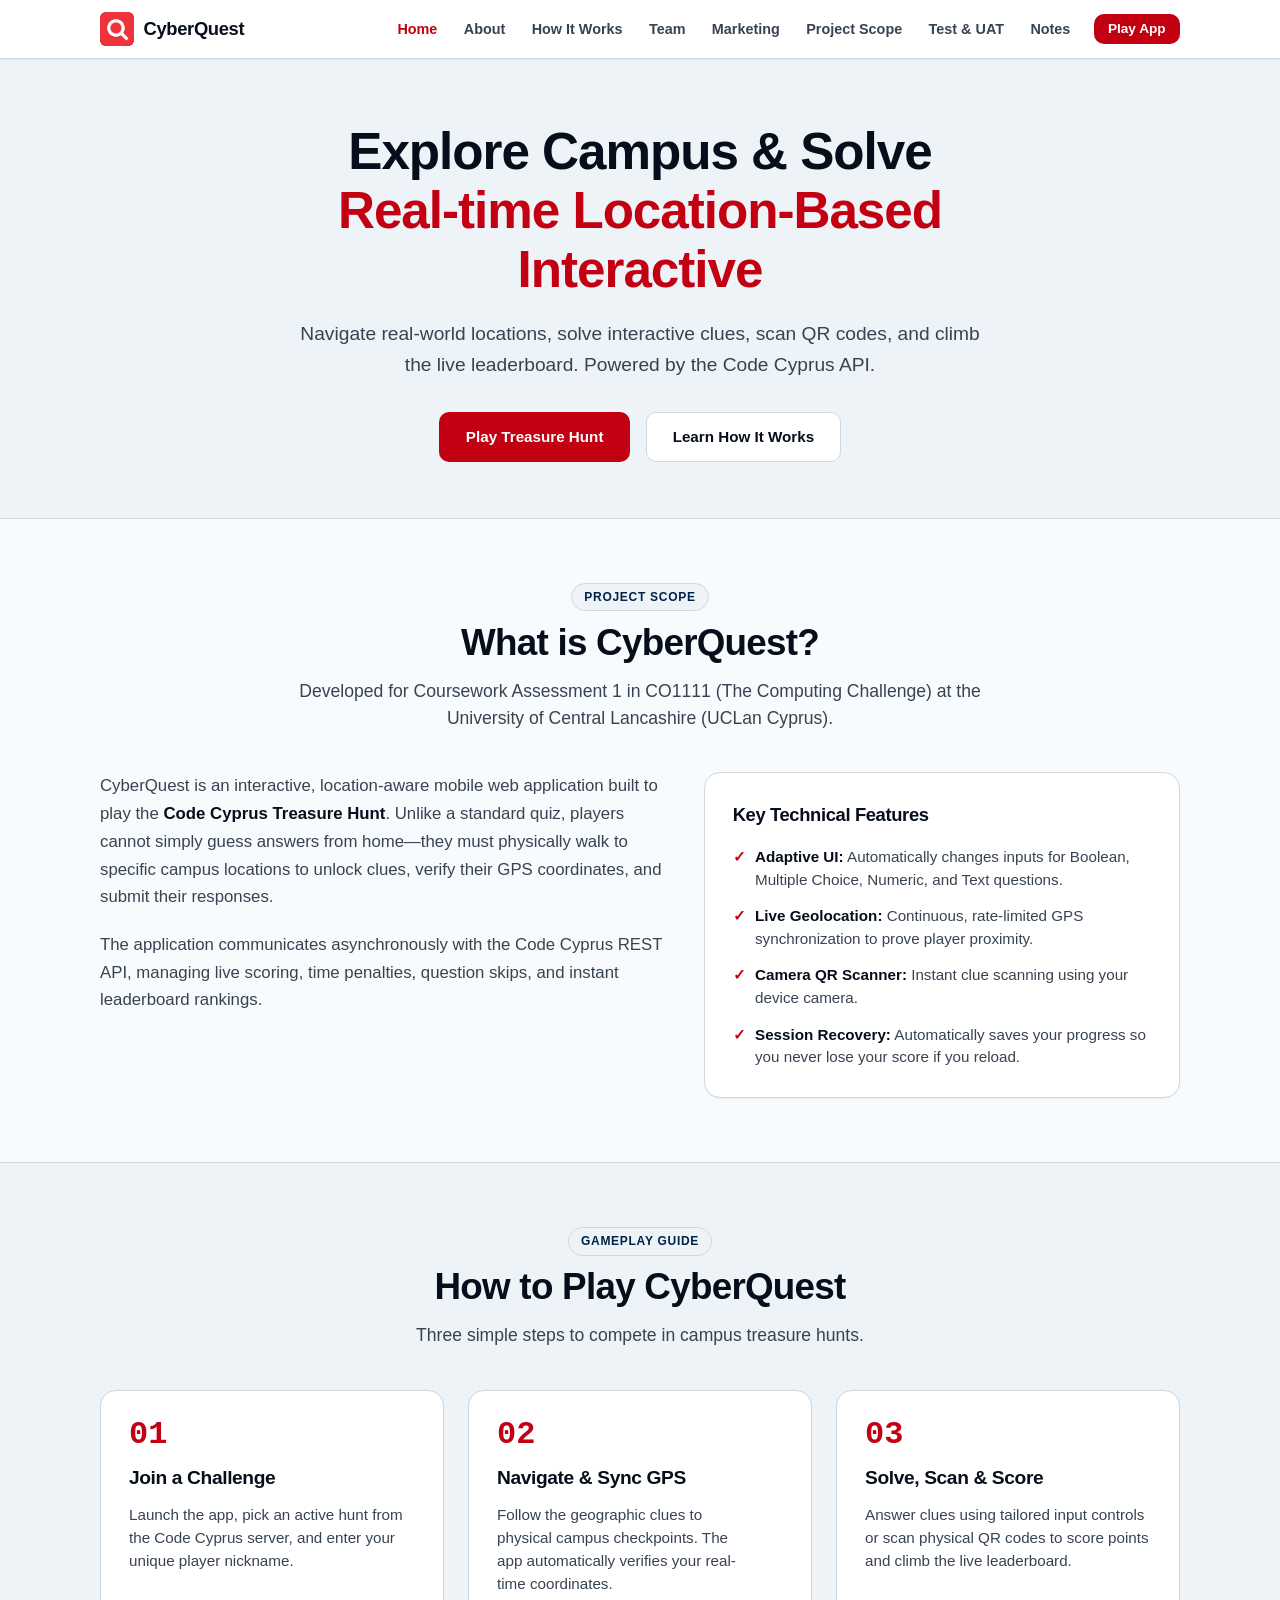
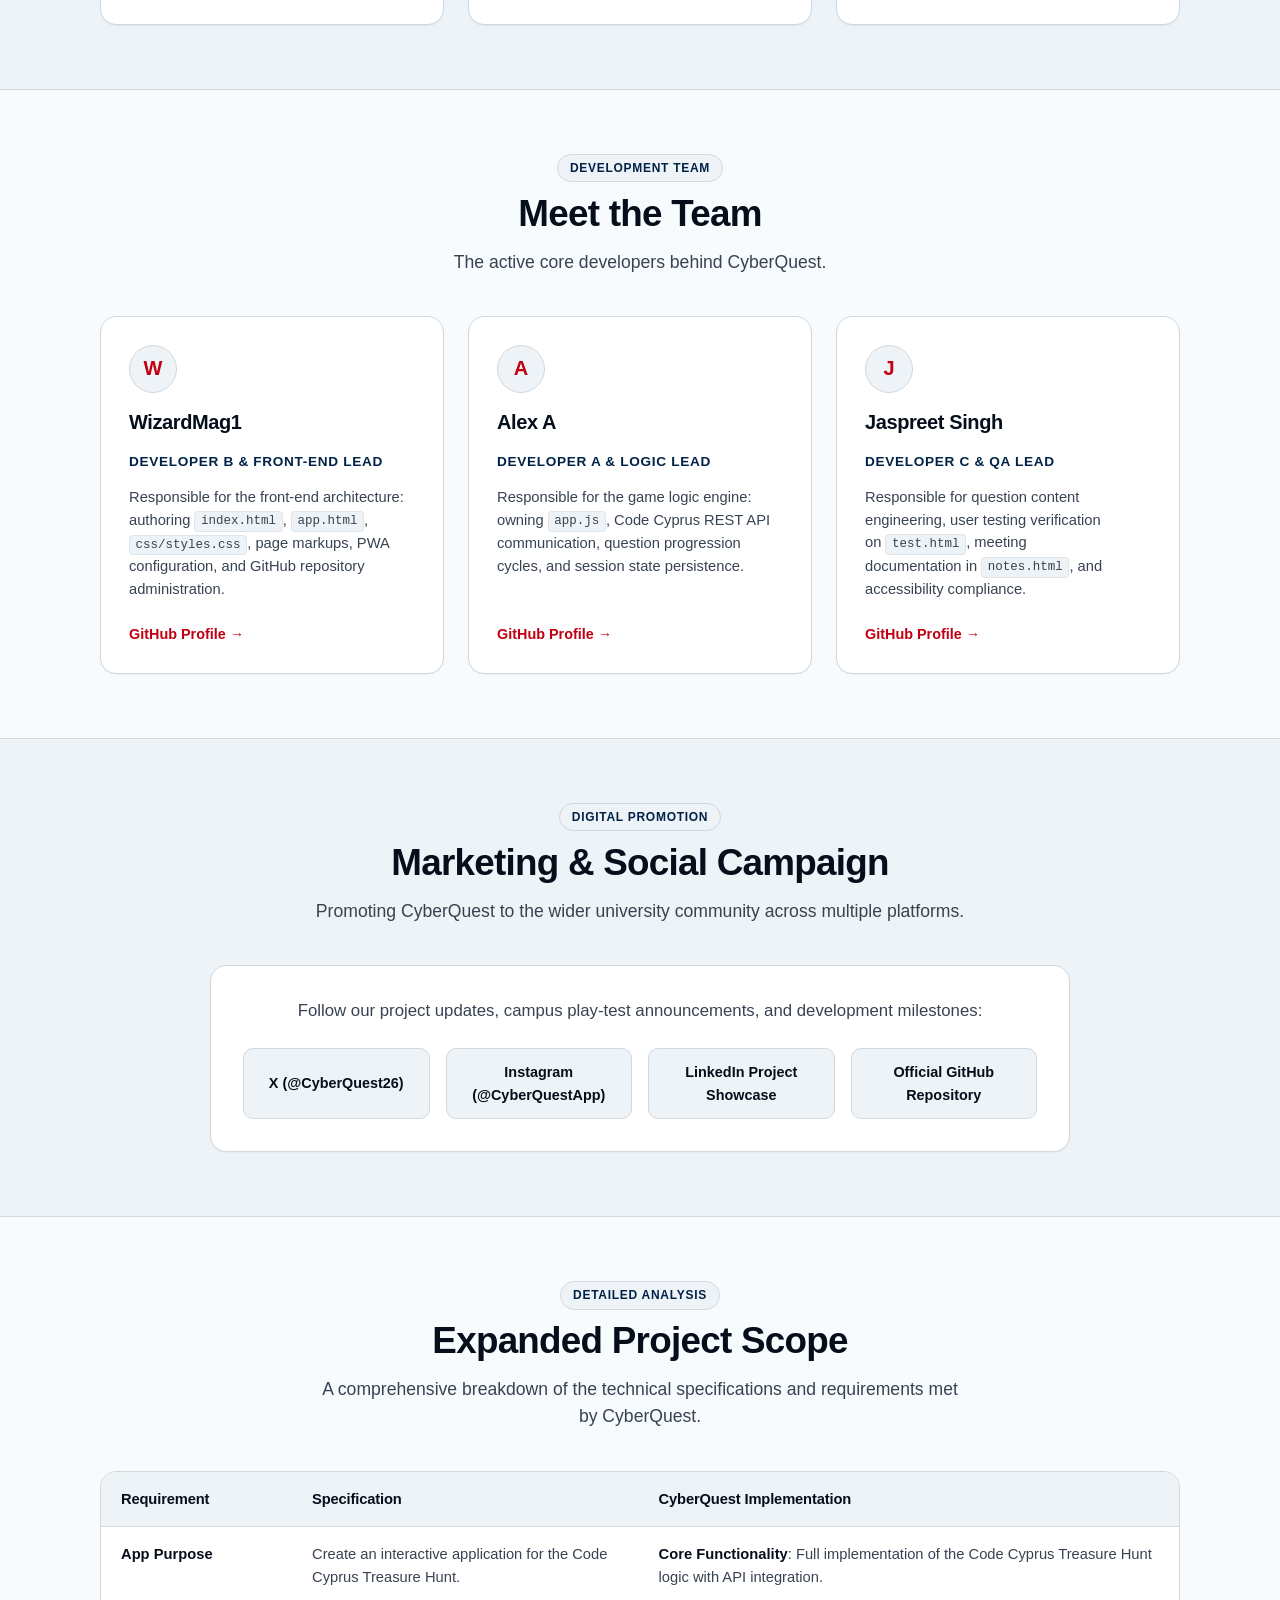
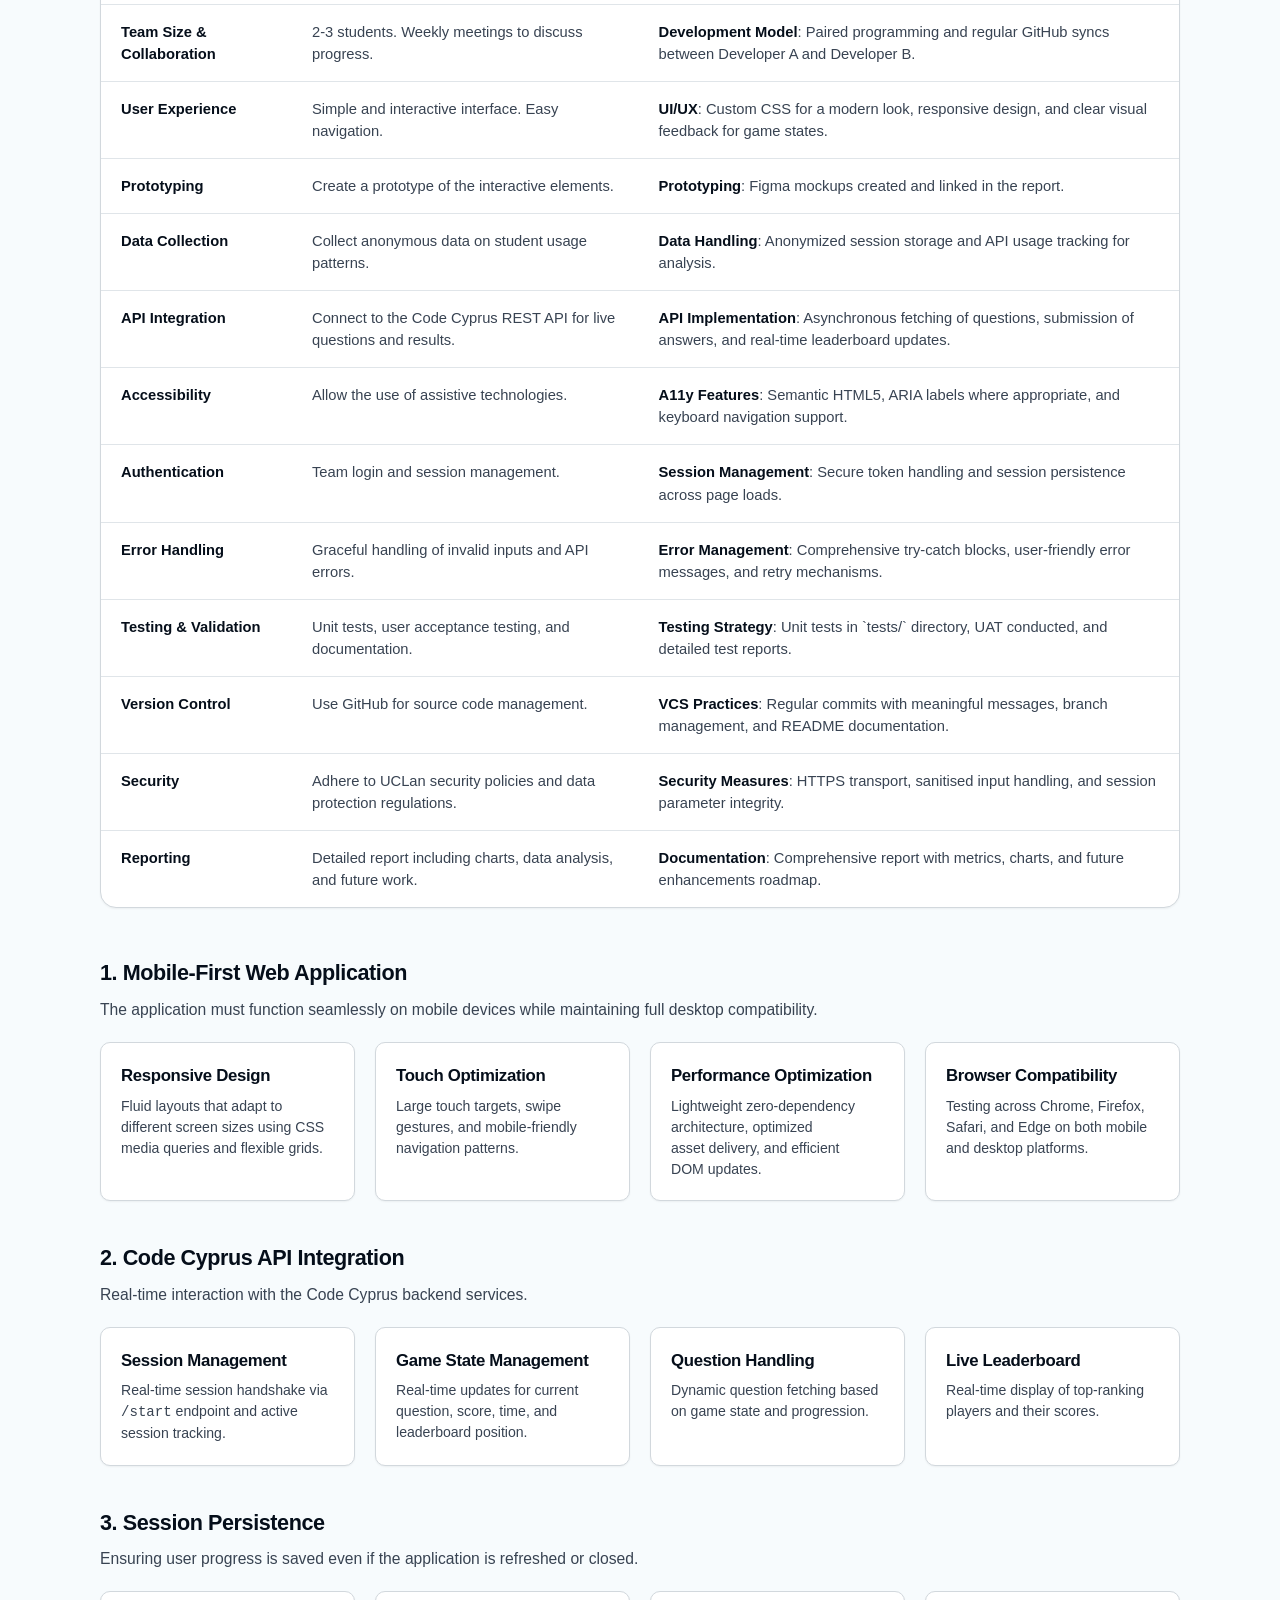
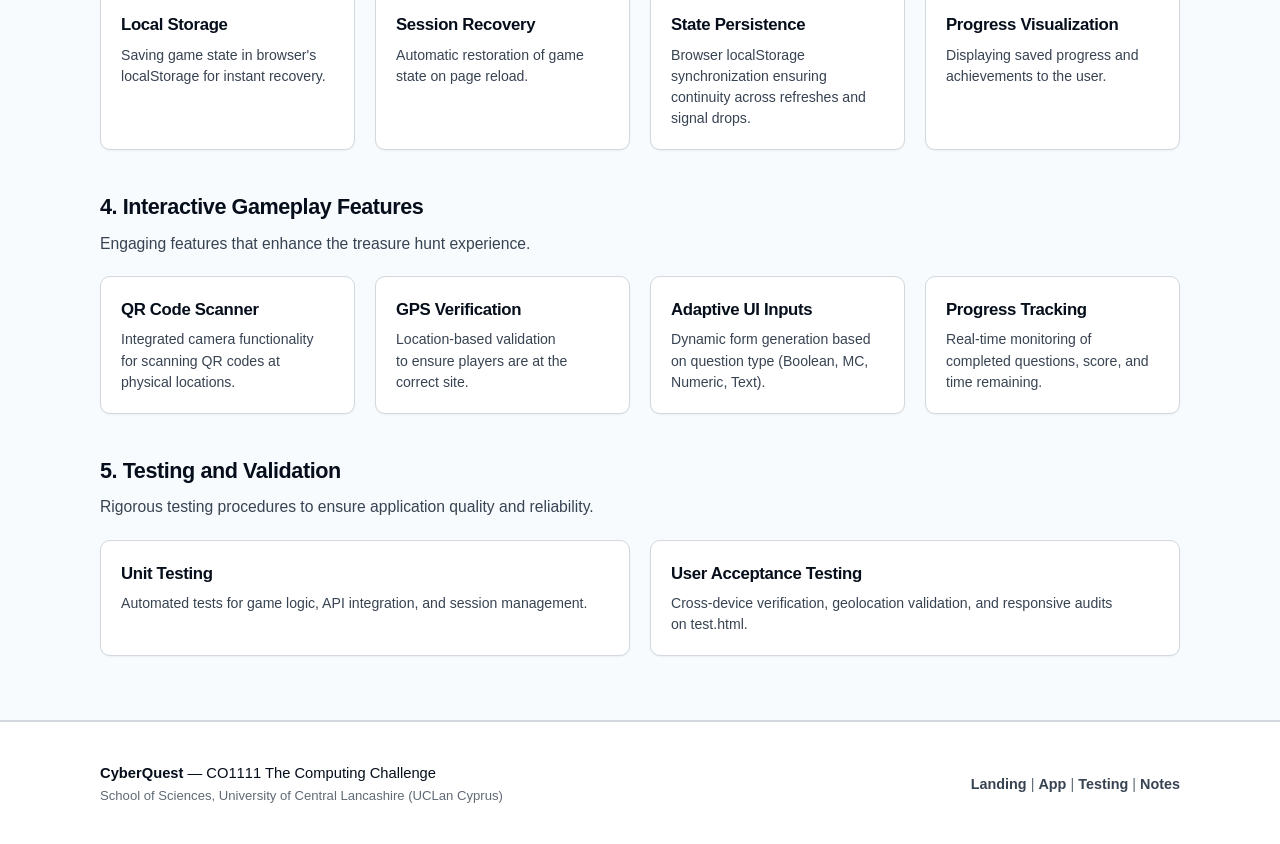
==== commit f279dca7: "chore: resolve merge conflicts" ====
--- a/index.html
+++ b/index.html
@@ -1,506 +1,670 @@
-<!DOCTYPE html>
+<!doctype html>
 <html lang="en">
-
-<head>
-  <meta charset="UTF-8">
-  <meta name="viewport" content="width=device-width, initial-scale=1.0">
-  <meta name="description"
-    content="CyberQuest is an interactive mobile treasure hunt web app engineered for the CO1111 Computing Challenge at UCLan Cyprus.">
-  <meta name="keywords" content="HTML, CSS, JavaScript, CyberQuest, Treasure Hunt, UCLan Cyprus, CO1111, Gaming">
-  <meta name="author" content="@WizardMag1;@godoflevels;@jaspreetsingh052000-cell">
-
-  <link rel="manifest" href="manifest.json">
-  <meta name="theme-color" content="#c8102e">
-  <link rel="stylesheet" href="css/styles.css">
-  <title>Cyber Quest - Tresure Hunt | Uclan Cyprus</title>
-</head>
-
-<body>
-  <header class="site_header">
-    <!-- Navigation && Branding -->
-    <div class="header_container">
-      <div class="site_logo">
-        <a href="index.html" class="logo_link">
-          <span class="logo_badge">CQ</span>
-          <span class="logo_text">CyberQuest</span>
-        </a>
+  <head>
+    <meta charset="UTF-8" />
+    <meta name="viewport" content="width=device-width, initial-scale=1.0" />
+    <meta
+      name="description"
+      content="CyberQuest is an interactive mobile treasure hunt web app engineered for the CO1111 Computing Challenge at UCLan Cyprus."
+    />
+    <meta
+      name="keywords"
+      content="HTML, CSS, JavaScript, CyberQuest, Treasure Hunt, UCLan Cyprus, CO1111, Gaming"
+    />
+    <link rel="icon" type="image/png" href="assets/icon-192.png" />
+    <meta
+      name="author"
+      content="@WizardMag1;@godoflevels;@jaspreetsingh052000-cell"
+    />
+
+    <link rel="manifest" href="manifest.json" />
+    <meta name="theme-color" content="#c8102e" />
+    <link rel="stylesheet" href="css/styles.css" />
+    <title>Cyber Quest - Tresure Hunt | Uclan Cyprus</title>
+  </head>
+
+  <body>
+    <header class="site_header">
+      <!-- Navigation && Branding -->
+      <div class="header_container">
+        <div class="site_logo">
+          <a href="index.html" class="logo_link">
+            <img
+              class="logo_badge"
+              src="assets/icon-192.png"
+              alt="CyberQuest Logo"
+            />
+            <span class="logo_text">CyberQuest</span>
+          </a>
+        </div>
+
+        <nav class="main_nav">
+          <ul>
+            <li><a href="index.html" style="color: var(--brand_primary)">Home</a></li>
+            <li><a href="#about">About</a></li>
+            <li><a href="#how_it_works">How It Works</a></li>
+            <li><a href="#team">Team</a></li>
+            <li><a href="#marketing">Marketing</a></li>
+            <li><a href="#project_scope">Project Scope</a></li>
+            <li><a href="test.html">Test &amp; UAT</a></li>
+            <li><a href="notes.html">Notes</a></li>
+            <li><a href="app.html" class="nav_cta">Play App</a></li>
+          </ul>
+        </nav>
       </div>
-
-      <nav class="main_nav">
-        <ul>
-          <li><a href="index.html" style="color: var(--brand_primary);">Home</a></li>
-          <li><a href="#about">About</a></li>
-          <li><a href="#how_it_works">How It Works</a></li>
-          <li><a href="#team">Team</a></li>
-          <li><a href="#marketing">Marketing</a></li>
-          <li><a href="#project_scope">Project Scope</a></li>
-          <li><a href="test.html">Test &amp; UAT</a></li>
-          <li><a href="notes.html">Notes</a></li>
-          <li><a href="app.html" class="nav_cta">Play App</a></li>
-        </ul>
-      </nav>
-    </div>
-  </header>
-  <main>
-    <!-- Main Content -->
-    <section class="hero_section">
-      <div class="hero_container">
-        <div class="hero_content">
-          <h1 class="hero_title">Explore Campus & Solve <br>
-            <span class="hero_title">Real-time Location-Based Interactive</span>
-          </h1>
-          <!-- Subtitle for the Hero Section -->
-          <p class="hero_subtitle">Navigate real-world locations, solve interactive clues, scan QR codes,
-            and climb the live leaderboard. Powered by the Code Cyprus API.</p>
-          <!-- Call to Action (CTA) Buttons -->
-          <div class="hero_buttons">
-            <a href="app.html" class="btn_primary">Play Treasure Hunt</a>
-            <a href="#about" class="btn_secondary">Learn How It Works</a>
-          </div>
-        </div>
-      </div>
-    </section>
-        <!-- About / Project Scope Section -->
-    <section id="about" class="about_section">
-      <div class="container">
-
-        <!-- Section Heading -->
-        <div class="section_header">
-          <span class="badge">Project Scope</span>
-          <h2>What is CyberQuest?</h2>
-          <p class="section_lead">
-            Developed for Coursework Assessment 1 in CO1111 (The Computing Challenge)
-            at the University of Central Lancashire (UCLan Cyprus).
-          </p>
-        </div>
-
-        <!-- Two-Column Content Grid -->
-        <div class="about_content">
-
-          <!-- Column 1: Descriptive Text -->
-          <div class="about_description">
-            <p>
-              CyberQuest is an interactive, location-aware mobile web application built to play
-              the <strong>Code Cyprus Treasure Hunt</strong>. Unlike a standard quiz, players cannot
-              simply guess answers from home—they must physically walk to specific campus locations
-              to unlock clues, verify their GPS coordinates, and submit their responses.
+    </header>
+    <main>
+      <!-- Main Content -->
+      <section class="hero_section">
+        <div class="hero_container">
+          <div class="hero_content">
+            <h1 class="hero_title">
+              Explore Campus &amp; Solve <br />
+              <span class="hero_title"
+                >Real-time Location-Based Interactive</span
+              >
+            </h1>
+            <!-- Subtitle for the Hero Section -->
+            <p class="hero_subtitle">
+              Navigate real-world locations, solve interactive clues, scan QR
+              codes, and climb the live leaderboard. Powered by the Code Cyprus
+              API.
             </p>
-            <p>
-              The application communicates asynchronously with the Code Cyprus REST API, managing
-              live scoring, time penalties, question skips, and instant leaderboard rankings.
+            <!-- Call to Action (CTA) Buttons -->
+            <div class="hero_buttons">
+              <a href="app.html" class="btn_primary">Play Treasure Hunt</a>
+              <a href="#about" class="btn_secondary">Learn How It Works</a>
+            </div>
+          </div>
+        </div>
+      </section>
+      <!-- About / Project Scope Section -->
+      <section id="about" class="about_section">
+        <div class="container">
+          <!-- Section Heading -->
+          <div class="section_header">
+            <span class="badge">Project Scope</span>
+            <h2>What is CyberQuest?</h2>
+            <p class="section_lead">
+              Developed for Coursework Assessment 1 in CO1111 (The Computing
+              Challenge) at the University of Central Lancashire (UCLan Cyprus).
             </p>
           </div>
 
-          <!-- Column 2: Key Advantages Card -->
-          <div class="about_highlights">
-            <h3>Key Technical Features</h3>
-            <ul class="feature_list">
-              <li><strong>Adaptive UI:</strong> Automatically changes inputs for Boolean, Multiple Choice, Numeric, and
-                Text questions.</li>
-              <li><strong>Live Geolocation:</strong> Continuous, rate-limited GPS synchronization to prove player
-                proximity.</li>
-              <li><strong>Camera QR Scanner:</strong> Instant clue scanning using your device camera.</li>
-              <li><strong>Session Recovery:</strong> Automatically saves your progress so you never lose your score if
-                you reload.</li>
-            </ul>
-          </div>
-
-        </div>
-
-      </div>
-    </section>
-
-    <!-- Gameplay Guide Section -->
-    <section id="how_it_works" class="gameplay_section">
-      <div class="container">
-
-        <div class="section_header">
-          <span class="badge">Gameplay Guide</span>
-          <h2>How to Play CyberQuest</h2>
-          <p class="section_lead">Three simple steps to compete in campus treasure hunts.</p>
-        </div>
-
-        <!-- 3-Step Cards Grid -->
-        <div class="steps_grid">
-
-          <!-- Step 1 -->
-          <div class="step_card">
-            <div class="step_number">01</div>
-            <h3>Join a Challenge</h3>
-            <p>
-              Launch the app, pick an active hunt from the Code Cyprus server,
-              and enter your unique player nickname.
+          <!-- Two-Column Content Grid -->
+          <div class="about_content">
+            <!-- Column 1: Descriptive Text -->
+            <div class="about_description">
+              <p>
+                CyberQuest is an interactive, location-aware mobile web
+                application built to play the
+                <strong>Code Cyprus Treasure Hunt</strong>. Unlike a standard
+                quiz, players cannot simply guess answers from home—they must
+                physically walk to specific campus locations to unlock clues,
+                verify their GPS coordinates, and submit their responses.
+              </p>
+              <p>
+                The application communicates asynchronously with the Code Cyprus
+                REST API, managing live scoring, time penalties, question skips,
+                and instant leaderboard rankings.
+              </p>
+            </div>
+
+            <!-- Column 2: Key Advantages Card -->
+            <div class="about_highlights">
+              <h3>Key Technical Features</h3>
+              <ul class="feature_list">
+                <li>
+                  <strong>Adaptive UI:</strong> Automatically changes inputs for
+                  Boolean, Multiple Choice, Numeric, and Text questions.
+                </li>
+                <li>
+                  <strong>Live Geolocation:</strong> Continuous, rate-limited
+                  GPS synchronization to prove player proximity.
+                </li>
+                <li>
+                  <strong>Camera QR Scanner:</strong> Instant clue scanning
+                  using your device camera.
+                </li>
+                <li>
+                  <strong>Session Recovery:</strong> Automatically saves your
+                  progress so you never lose your score if you reload.
+                </li>
+              </ul>
+            </div>
+          </div>
+        </div>
+      </section>
+
+      <!-- Gameplay Guide Section -->
+      <section id="how_it_works" class="gameplay_section">
+        <div class="container">
+          <div class="section_header">
+            <span class="badge">Gameplay Guide</span>
+            <h2>How to Play CyberQuest</h2>
+            <p class="section_lead">
+              Three simple steps to compete in campus treasure hunts.
             </p>
           </div>
 
-          <!-- Step 2 -->
-          <div class="step_card">
-            <div class="step_number">02</div>
-            <h3>Navigate &amp; Sync GPS</h3>
-            <p>
-              Follow the geographic clues to physical campus checkpoints.
-              The app automatically verifies your real-time coordinates.
+          <!-- 3-Step Cards Grid -->
+          <div class="steps_grid">
+            <!-- Step 1 -->
+            <div class="step_card">
+              <div class="step_number">01</div>
+              <h3>Join a Challenge</h3>
+              <p>
+                Launch the app, pick an active hunt from the Code Cyprus server,
+                and enter your unique player nickname.
+              </p>
+            </div>
+
+            <!-- Step 2 -->
+            <div class="step_card">
+              <div class="step_number">02</div>
+              <h3>Navigate &amp; Sync GPS</h3>
+              <p>
+                Follow the geographic clues to physical campus checkpoints. The
+                app automatically verifies your real-time coordinates.
+              </p>
+            </div>
+
+            <!-- Step 3 -->
+            <div class="step_card">
+              <div class="step_number">03</div>
+              <h3>Solve, Scan &amp; Score</h3>
+              <p>
+                Answer clues using tailored input controls or scan physical QR
+                codes to score points and climb the live leaderboard.
+              </p>
+            </div>
+          </div>
+        </div>
+      </section>
+
+      <!-- Team Members & Roles Section -->
+      <section id="team" class="team_section">
+        <div class="container">
+          <div class="section_header">
+            <span class="badge">Development Team</span>
+            <h2>Meet the Team</h2>
+            <p class="section_lead">
+              The active core developers behind CyberQuest.
             </p>
           </div>
 
-          <!-- Step 3 -->
-          <div class="step_card">
-            <div class="step_number">03</div>
-            <h3>Solve, Scan &amp; Score</h3>
-            <p>
-              Answer clues using tailored input controls or scan physical QR codes
-              to score points and climb the live leaderboard.
+          <div class="team_grid">
+            <!-- Member 1: WizardMag1 -->
+            <div class="team_card">
+              <div class="team_avatar">W</div>
+              <h3 class="team_name">WizardMag1</h3>
+              <div class="team_role">Developer B & Front-End Lead</div>
+              <p class="team_bio">
+                Responsible for the front-end architecture: authoring
+                <code>index.html</code>, <code>app.html</code>,
+                <code>css/styles.css</code>, page markups, PWA configuration,
+                and GitHub repository administration.
+              </p>
+              <a
+                href="https://github.com/WizardMag1"
+                target="_blank"
+                rel="noopener"
+                class="team_link"
+              >
+                GitHub Profile →
+              </a>
+            </div>
+
+            <!-- Member 2: Alex A -->
+            <div class="team_card">
+              <div class="team_avatar">A</div>
+              <h3 class="team_name">Alex A</h3>
+              <div class="team_role">Developer A & Logic Lead</div>
+              <p class="team_bio">
+                Responsible for the game logic engine: owning
+                <code>app.js</code>, Code Cyprus REST API communication,
+                question progression cycles, and session state persistence.
+              </p>
+              <a
+                href="https://github.com/Godoflevels"
+                target="_blank"
+                rel="noopener"
+                class="team_link"
+              >
+                GitHub Profile →
+              </a>
+            </div>
+
+            <!-- Member 3: Jaspreet Singh -->
+            <div class="team_card">
+              <div class="team_avatar">J</div>
+              <h3 class="team_name">Jaspreet Singh</h3>
+              <div class="team_role">Developer C & QA Lead</div>
+              <p class="team_bio">
+                Responsible for question content engineering, user testing
+                verification on <code>test.html</code>, meeting documentation in
+                <code>notes.html</code>, and accessibility compliance.
+              </p>
+              <a
+                href="https://github.com/jaspreetsingh052000-cell"
+                target="_blank"
+                rel="noopener"
+                class="team_link"
+              >
+                GitHub Profile &rarr;
+              </a>
+            </div>
+          </div>
+        </div>
+      </section>
+      <!-- Marketing & Social Campaign Section -->
+      <section id="marketing" class="marketing_section">
+        <div class="container">
+          <div class="section_header">
+            <span class="badge">Digital Promotion</span>
+            <h2>Marketing & Social Campaign</h2>
+            <p class="section_lead">
+              Promoting CyberQuest to the wider university community across
+              multiple platforms.
             </p>
           </div>
 
-        </div>
-
-      </div>
-    </section>
-
-    <!-- Team Members & Roles Section -->
-    <section id="team" class="team_section">
-      <div class="container">
-        <div class="section_header">
-          <span class="badge">Development Team</span>
-          <h2>Meet the Team</h2>
-          <p class="section_lead">The active core developers behind CyberQuest.</p>
-        </div>
-
-        <div class="team_grid">
-
-          <!-- Member 1: WizardMag1 -->
-          <div class="team_card">
-            <div class="team_avatar">W</div>
-            <h3 class="team_name">WizardMag1</h3>
-            <div class="team_role">Developer B & Front-End Lead</div>
-            <p class="team_bio">
-              Responsible for the front-end architecture: authoring <code>index.html</code>,
-              <code>app.html</code>, <code>css/styles.css</code>, page markups, PWA configuration,
-              and GitHub repository administration.
+          <div class="marketing_card">
+            <p class="marketing_intro">
+              Follow our project updates, campus play-test announcements, and
+              development milestones:
             </p>
-            <a href="https://github.com/WizardMag1" target="_blank" rel="noopener" class="team_link">
-              GitHub Profile →
-            </a>
-          </div>
-
-          <!-- Member 2: Alex A -->
-          <div class="team_card">
-            <div class="team_avatar">A</div>
-            <h3 class="team_name">Alex A</h3>
-            <div class="team_role">Developer A & Logic Lead</div>
-            <p class="team_bio">
-              Responsible for the game logic engine: owning <code>app.js</code>, Code Cyprus
-              REST API communication, question progression cycles, and session state persistence.
+
+            <div class="social_links_grid">
+              <a
+                href="https://twitter.com"
+                target="_blank"
+                rel="noopener"
+                class="social_button"
+              >
+                X (@CyberQuest26)
+              </a>
+              <a
+                href="https://instagram.com"
+                target="_blank"
+                rel="noopener"
+                class="social_button"
+              >
+                Instagram (@CyberQuestApp)
+              </a>
+              <a
+                href="https://linkedin.com"
+                target="_blank"
+                rel="noopener"
+                class="social_button"
+              >
+                LinkedIn Project Showcase
+              </a>
+              <a
+                href="https://github.com/WizardMag1/CO1111-The-Computing-Challenge"
+                target="_blank"
+                rel="noopener"
+                class="social_button"
+              >
+                Official GitHub Repository
+              </a>
+            </div>
+          </div>
+        </div>
+      </section>
+      <!-- Project Scope - Expanded View -->
+      <section id="project_scope" class="scope_section">
+        <div class="container">
+          <div class="section_header">
+            <span class="badge">Detailed Analysis</span>
+            <h2>Expanded Project Scope</h2>
+            <p class="section_lead">
+              A comprehensive breakdown of the technical specifications and
+              requirements met by CyberQuest.
             </p>
-            <a href="https://github.com/Godoflevels" target="_blank" rel="noopener" class="team_link">
-              GitHub Profile →
-            </a>
-          </div>
-
-          <!-- Member 3: Jaspreet Singh -->
-          <div class="team_card">
-            <div class="team_avatar">J</div>
-            <h3 class="team_name">Jaspreet Singh</h3>
-            <div class="team_role">Developer C & QA Lead</div>
-            <p class="team_bio">
-              Responsible for question content engineering, user testing verification on <code>test.html</code>,
-              meeting documentation in <code>notes.html</code>, and accessibility compliance.
-            </p>
-            <a href="https://github.com/jaspreetsingh052000-cell" target="_blank" rel="noopener" class="team_link">
-              GitHub Profile &rarr;
-            </a>
-          </div>
-
-
-        </div>
-
-      </div>
-    </section>
-    <!-- Marketing & Social Campaign Section -->
-    <section id="marketing" class="marketing_section">
-      <div class="container">
-
-        <div class="section_header">
-          <span class="badge">Digital Promotion</span>
-          <h2>Marketing & Social Campaign</h2>
-          <p class="section_lead">
-            Promoting CyberQuest to the wider university community across multiple platforms.
-          </p>
-        </div>
-
-        <div class="marketing_card">
-          <p class="marketing_intro">
-            Follow our project updates, campus play-test announcements, and development milestones:
-          </p>
-
-          <div class="social_links_grid">
-            <a href="https://twitter.com" target="_blank" rel="noopener" class="social_button">
-              X (@CyberQuest26)
-            </a>
-            <a href="https://instagram.com" target="_blank" rel="noopener" class="social_button">
-              Instagram (@CyberQuestApp)
-            </a>
-            <a href="https://linkedin.com" target="_blank" rel="noopener" class="social_button">
-              LinkedIn Project Showcase
-            </a>
-            <a href="https://github.com/WizardMag1/CO1111-The-Computing-Challenge" target="_blank" rel="noopener"
-              class="social_button">
-              Official GitHub Repository
-            </a>
-          </div>
-        </div>
-
-      </div>
-    </section>
-    <!-- Project Scope - Expanded View -->
-    <section id="project_scope" class="scope_section">
-      <div class="container">
-
-        <div class="section_header">
-          <span class="badge">Detailed Analysis</span>
-          <h2>Expanded Project Scope</h2>
-          <p class="section_lead">
-            A comprehensive breakdown of the technical specifications and requirements met by CyberQuest.
-          </p>
-        </div>
-
-        <div class="scope_content">
-
-          <!-- Requirements Table -->
-          <div class="requirements_table">
-            <table>
-              <thead>
-                <tr>
-                  <th>Requirement</th>
-                  <th>Specification</th>
-                  <th>CyberQuest Implementation</th>
-                </tr>
-              </thead>
-              <tbody>
-                <tr>
-                  <td><strong>App Purpose</strong></td>
-                  <td>Create an interactive application for the Code Cyprus Treasure Hunt.</td>
-                  <td><strong>Core Functionality</strong>: Full implementation of the Code Cyprus Treasure Hunt logic
-                    with API integration.</td>
-                </tr>
-                <tr>
-                  <td><strong>Team Size & Collaboration</strong></td>
-                  <td>2-3 students. Weekly meetings to discuss progress.</td>
-                  <td><strong>Development Model</strong>: Paired programming and regular GitHub syncs between Developer
-                    A and Developer B.</td>
-                </tr>
-                <tr>
-                  <td><strong>User Experience</strong></td>
-                  <td>Simple and interactive interface. Easy navigation.</td>
-                  <td><strong>UI/UX</strong>: Custom CSS for a modern look, responsive design, and clear visual feedback
-                    for game states.</td>
-                </tr>
-                <tr>
-                  <td><strong>Prototyping</strong></td>
-                  <td>Create a prototype of the interactive elements.</td>
-                  <td><strong>Prototyping</strong>: Figma mockups created and linked in the report.</td>
-                </tr>
-                <tr>
-                  <td><strong>Data Collection</strong></td>
-                  <td>Collect anonymous data on student usage patterns.</td>
-                  <td><strong>Data Handling</strong>: Anonymized session storage and API usage tracking for analysis.
-                  </td>
-                </tr>
-                <tr>
-                  <td><strong>API Integration</strong></td>
-                  <td>Connect to the Code Cyprus REST API for live questions and results.</td>
-                  <td><strong>API Implementation</strong>: Asynchronous fetching of questions, submission of answers,
-                    and real-time leaderboard updates.</td>
-                </tr>
-                <tr>
-                  <td><strong>Accessibility</strong></td>
-                  <td>Allow the use of assistive technologies.</td>
-                  <td><strong>A11y Features</strong>: Semantic HTML5, ARIA labels where appropriate, and keyboard
-                    navigation support.</td>
-                </tr>
-                <tr>
-                  <td><strong>Authentication</strong></td>
-                  <td>Team login and session management.</td>
-                  <td><strong>Session Management</strong>: Secure token handling and session persistence across page
-                    loads.</td>
-                </tr>
-                <tr>
-                  <td><strong>Error Handling</strong></td>
-                  <td>Graceful handling of invalid inputs and API errors.</td>
-                  <td><strong>Error Management</strong>: Comprehensive try-catch blocks, user-friendly error messages,
-                    and retry mechanisms.</td>
-                </tr>
-                <tr>
-                  <td><strong>Testing & Validation</strong></td>
-                  <td>Unit tests, user acceptance testing, and documentation.</td>
-                  <td><strong>Testing Strategy</strong>: Unit tests in `tests/` directory, UAT conducted, and detailed
-                    test reports.</td>
-                </tr>
-                <tr>
-                  <td><strong>Version Control</strong></td>
-                  <td>Use GitHub for source code management.</td>
-                  <td><strong>VCS Practices</strong>: Regular commits with meaningful messages, branch management, and
-                    README documentation.</td>
-                </tr>
-                <tr>
-                  <td><strong>Security</strong></td>
-                  <td>Adhere to UCLan security policies and data protection regulations.</td>
-                  <td><strong>Security Measures</strong>: HTTPS transport, sanitised input handling, and session parameter integrity.</td>
-                </tr>
-                <tr>
-                  <td><strong>Reporting</strong></td>
-                  <td>Detailed report including charts, data analysis, and future work.</td>
-                  <td><strong>Documentation</strong>: Comprehensive report with metrics, charts, and future enhancements
-                    roadmap.</td>
-                </tr>
-              </tbody>
-            </table>
-          </div>
-
-          <!-- Technical Requirements Breakdown -->
-          <div class="scope_section_content">
-
-            <!-- Section 1: Mobile-First Web Application -->
-            <div class="scope_subsection">
-              <h3>1. Mobile-First Web Application</h3>
-              <p>The application must function seamlessly on mobile devices while maintaining full desktop
-                compatibility.</p>
-
-              <div class="feature_grid">
-                <div class="feature_item">
-                  <h4>Responsive Design</h4>
-                  <p>Fluid layouts that adapt to different screen sizes using CSS media queries and flexible grids.</p>
-                </div>
-                <div class="feature_item">
-                  <h4>Touch Optimization</h4>
-                  <p>Large touch targets, swipe gestures, and mobile-friendly navigation patterns.</p>
-                </div>
-                <div class="feature_item">
-                  <h4>Performance Optimization</h4>
-                  <p>Lightweight zero-dependency architecture, optimized asset delivery, and efficient DOM updates.</p>
-                </div>
-                <div class="feature_item">
-                  <h4>Browser Compatibility</h4>
-                  <p>Testing across Chrome, Firefox, Safari, and Edge on both mobile and desktop platforms.</p>
+          </div>
+
+          <div class="scope_content">
+            <!-- Requirements Table -->
+            <div class="requirements_table">
+              <table>
+                <thead>
+                  <tr>
+                    <th>Requirement</th>
+                    <th>Specification</th>
+                    <th>CyberQuest Implementation</th>
+                  </tr>
+                </thead>
+                <tbody>
+                  <tr>
+                    <td><strong>App Purpose</strong></td>
+                    <td>
+                      Create an interactive application for the Code Cyprus
+                      Treasure Hunt.
+                    </td>
+                    <td>
+                      <strong>Core Functionality</strong>: Full implementation
+                      of the Code Cyprus Treasure Hunt logic with API
+                      integration.
+                    </td>
+                  </tr>
+                  <tr>
+                    <td><strong>Team Size & Collaboration</strong></td>
+                    <td>2-3 students. Weekly meetings to discuss progress.</td>
+                    <td>
+                      <strong>Development Model</strong>: Paired programming and
+                      regular GitHub syncs between Developer A and Developer B.
+                    </td>
+                  </tr>
+                  <tr>
+                    <td><strong>User Experience</strong></td>
+                    <td>Simple and interactive interface. Easy navigation.</td>
+                    <td>
+                      <strong>UI/UX</strong>: Custom CSS for a modern look,
+                      responsive design, and clear visual feedback for game
+                      states.
+                    </td>
+                  </tr>
+                  <tr>
+                    <td><strong>Prototyping</strong></td>
+                    <td>Create a prototype of the interactive elements.</td>
+                    <td>
+                      <strong>Prototyping</strong>: Figma mockups created and
+                      linked in the report.
+                    </td>
+                  </tr>
+                  <tr>
+                    <td><strong>Data Collection</strong></td>
+                    <td>Collect anonymous data on student usage patterns.</td>
+                    <td>
+                      <strong>Data Handling</strong>: Anonymized session storage
+                      and API usage tracking for analysis.
+                    </td>
+                  </tr>
+                  <tr>
+                    <td><strong>API Integration</strong></td>
+                    <td>
+                      Connect to the Code Cyprus REST API for live questions and
+                      results.
+                    </td>
+                    <td>
+                      <strong>API Implementation</strong>: Asynchronous fetching
+                      of questions, submission of answers, and real-time
+                      leaderboard updates.
+                    </td>
+                  </tr>
+                  <tr>
+                    <td><strong>Accessibility</strong></td>
+                    <td>Allow the use of assistive technologies.</td>
+                    <td>
+                      <strong>A11y Features</strong>: Semantic HTML5, ARIA
+                      labels where appropriate, and keyboard navigation support.
+                    </td>
+                  </tr>
+                  <tr>
+                    <td><strong>Authentication</strong></td>
+                    <td>Team login and session management.</td>
+                    <td>
+                      <strong>Session Management</strong>: Secure token handling
+                      and session persistence across page loads.
+                    </td>
+                  </tr>
+                  <tr>
+                    <td><strong>Error Handling</strong></td>
+                    <td>Graceful handling of invalid inputs and API errors.</td>
+                    <td>
+                      <strong>Error Management</strong>: Comprehensive try-catch
+                      blocks, user-friendly error messages, and retry
+                      mechanisms.
+                    </td>
+                  </tr>
+                  <tr>
+                    <td><strong>Testing & Validation</strong></td>
+                    <td>
+                      Unit tests, user acceptance testing, and documentation.
+                    </td>
+                    <td>
+                      <strong>Testing Strategy</strong>: Unit tests in `tests/`
+                      directory, UAT conducted, and detailed test reports.
+                    </td>
+                  </tr>
+                  <tr>
+                    <td><strong>Version Control</strong></td>
+                    <td>Use GitHub for source code management.</td>
+                    <td>
+                      <strong>VCS Practices</strong>: Regular commits with
+                      meaningful messages, branch management, and README
+                      documentation.
+                    </td>
+                  </tr>
+                  <tr>
+                    <td><strong>Security</strong></td>
+                    <td>
+                      Adhere to UCLan security policies and data protection
+                      regulations.
+                    </td>
+                    <td>
+                      <strong>Security Measures</strong>: HTTPS transport,
+                      sanitised input handling, and session parameter integrity.
+                    </td>
+                  </tr>
+                  <tr>
+                    <td><strong>Reporting</strong></td>
+                    <td>
+                      Detailed report including charts, data analysis, and
+                      future work.
+                    </td>
+                    <td>
+                      <strong>Documentation</strong>: Comprehensive report with
+                      metrics, charts, and future enhancements roadmap.
+                    </td>
+                  </tr>
+                </tbody>
+              </table>
+            </div>
+
+            <!-- Technical Requirements Breakdown -->
+            <div class="scope_section_content">
+              <!-- Section 1: Mobile-First Web Application -->
+              <div class="scope_subsection">
+                <h3>1. Mobile-First Web Application</h3>
+                <p>
+                  The application must function seamlessly on mobile devices
+                  while maintaining full desktop compatibility.
+                </p>
+
+                <div class="feature_grid">
+                  <div class="feature_item">
+                    <h4>Responsive Design</h4>
+                    <p>
+                      Fluid layouts that adapt to different screen sizes using
+                      CSS media queries and flexible grids.
+                    </p>
+                  </div>
+                  <div class="feature_item">
+                    <h4>Touch Optimization</h4>
+                    <p>
+                      Large touch targets, swipe gestures, and mobile-friendly
+                      navigation patterns.
+                    </p>
+                  </div>
+                  <div class="feature_item">
+                    <h4>Performance Optimization</h4>
+                    <p>
+                      Lightweight zero-dependency architecture, optimized asset
+                      delivery, and efficient DOM updates.
+                    </p>
+                  </div>
+                  <div class="feature_item">
+                    <h4>Browser Compatibility</h4>
+                    <p>
+                      Testing across Chrome, Firefox, Safari, and Edge on both
+                      mobile and desktop platforms.
+                    </p>
+                  </div>
                 </div>
               </div>
-            </div>
-
-            <!-- Section 2: Code Cyprus API Integration -->
-            <div class="scope_subsection">
-              <h3>2. Code Cyprus API Integration</h3>
-              <p>Real-time interaction with the Code Cyprus backend services.</p>
-
-              <div class="feature_grid">
-                <div class="feature_item">
-                  <h4>Session Management</h4>
-                  <p>Real-time session handshake via <code>/start</code> endpoint and active session tracking.</p>
-                </div>
-                <div class="feature_item">
-                  <h4>Game State Management</h4>
-                  <p>Real-time updates for current question, score, time, and leaderboard position.</p>
-                </div>
-                <div class="feature_item">
-                  <h4>Question Handling</h4>
-                  <p>Dynamic question fetching based on game state and progression.</p>
-                </div>
-                <div class="feature_item">
-                  <h4>Live Leaderboard</h4>
-                  <p>Real-time display of top-ranking players and their scores.</p>
+
+              <!-- Section 2: Code Cyprus API Integration -->
+              <div class="scope_subsection">
+                <h3>2. Code Cyprus API Integration</h3>
+                <p>
+                  Real-time interaction with the Code Cyprus backend services.
+                </p>
+
+                <div class="feature_grid">
+                  <div class="feature_item">
+                    <h4>Session Management</h4>
+                    <p>
+                      Real-time session handshake via
+                      <code>/start</code> endpoint and active session tracking.
+                    </p>
+                  </div>
+                  <div class="feature_item">
+                    <h4>Game State Management</h4>
+                    <p>
+                      Real-time updates for current question, score, time, and
+                      leaderboard position.
+                    </p>
+                  </div>
+                  <div class="feature_item">
+                    <h4>Question Handling</h4>
+                    <p>
+                      Dynamic question fetching based on game state and
+                      progression.
+                    </p>
+                  </div>
+                  <div class="feature_item">
+                    <h4>Live Leaderboard</h4>
+                    <p>
+                      Real-time display of top-ranking players and their scores.
+                    </p>
+                  </div>
                 </div>
               </div>
-            </div>
-
-            <!-- Section 3: Session Persistence -->
-            <div class="scope_subsection">
-              <h3>3. Session Persistence</h3>
-              <p>Ensuring user progress is saved even if the application is refreshed or closed.</p>
-
-              <div class="feature_grid">
-                <div class="feature_item">
-                  <h4>Local Storage</h4>
-                  <p>Saving game state in browser's localStorage for instant recovery.</p>
-                </div>
-                <div class="feature_item">
-                  <h4>Session Recovery</h4>
-                  <p>Automatic restoration of game state on page reload.</p>
-                </div>
-                <div class="feature_item">
-                  <h4>State Persistence</h4>
-                  <p>Browser localStorage synchronization ensuring continuity across refreshes and signal drops.</p>
-                </div>
-                <div class="feature_item">
-                  <h4>Progress Visualization</h4>
-                  <p>Displaying saved progress and achievements to the user.</p>
+
+              <!-- Section 3: Session Persistence -->
+              <div class="scope_subsection">
+                <h3>3. Session Persistence</h3>
+                <p>
+                  Ensuring user progress is saved even if the application is
+                  refreshed or closed.
+                </p>
+
+                <div class="feature_grid">
+                  <div class="feature_item">
+                    <h4>Local Storage</h4>
+                    <p>
+                      Saving game state in browser's localStorage for instant
+                      recovery.
+                    </p>
+                  </div>
+                  <div class="feature_item">
+                    <h4>Session Recovery</h4>
+                    <p>Automatic restoration of game state on page reload.</p>
+                  </div>
+                  <div class="feature_item">
+                    <h4>State Persistence</h4>
+                    <p>
+                      Browser localStorage synchronization ensuring continuity
+                      across refreshes and signal drops.
+                    </p>
+                  </div>
+                  <div class="feature_item">
+                    <h4>Progress Visualization</h4>
+                    <p>
+                      Displaying saved progress and achievements to the user.
+                    </p>
+                  </div>
                 </div>
               </div>
-            </div>
-
-            <!-- Section 4: Interactive Gameplay Features -->
-            <div class="scope_subsection">
-              <h3>4. Interactive Gameplay Features</h3>
-              <p>Engaging features that enhance the treasure hunt experience.</p>
-
-              <div class="feature_grid">
-                <div class="feature_item">
-                  <h4>QR Code Scanner</h4>
-                  <p>Integrated camera functionality for scanning QR codes at physical locations.</p>
-                </div>
-                <div class="feature_item">
-                  <h4>GPS Verification</h4>
-                  <p>Location-based validation to ensure players are at the correct site.</p>
-                </div>
-                <div class="feature_item">
-                  <h4>Adaptive UI Inputs</h4>
-                  <p>Dynamic form generation based on question type (Boolean, MC, Numeric, Text).</p>
-                </div>
-                <div class="feature_item">
-                  <h4>Progress Tracking</h4>
-                  <p>Real-time monitoring of completed questions, score, and time remaining.</p>
+
+              <!-- Section 4: Interactive Gameplay Features -->
+              <div class="scope_subsection">
+                <h3>4. Interactive Gameplay Features</h3>
+                <p>
+                  Engaging features that enhance the treasure hunt experience.
+                </p>
+
+                <div class="feature_grid">
+                  <div class="feature_item">
+                    <h4>QR Code Scanner</h4>
+                    <p>
+                      Integrated camera functionality for scanning QR codes at
+                      physical locations.
+                    </p>
+                  </div>
+                  <div class="feature_item">
+                    <h4>GPS Verification</h4>
+                    <p>
+                      Location-based validation to ensure players are at the
+                      correct site.
+                    </p>
+                  </div>
+                  <div class="feature_item">
+                    <h4>Adaptive UI Inputs</h4>
+                    <p>
+                      Dynamic form generation based on question type (Boolean,
+                      MC, Numeric, Text).
+                    </p>
+                  </div>
+                  <div class="feature_item">
+                    <h4>Progress Tracking</h4>
+                    <p>
+                      Real-time monitoring of completed questions, score, and
+                      time remaining.
+                    </p>
+                  </div>
                 </div>
               </div>
-            </div>
-
-            <!-- Section 5: Testing and Validation -->
-            <div class="scope_subsection">
-              <h3>5. Testing and Validation</h3>
-              <p>Rigorous testing procedures to ensure application quality and reliability.</p>
-
-              <div class="feature_grid">
-                <div class="feature_item">
-                  <h4>Unit Testing</h4>
-                  <p>Automated tests for game logic, API integration, and session management.</p>
-                </div>
-                <div class="feature_item">
-                  <h4>User Acceptance Testing</h4>
-                  <p>Cross-device verification, geolocation validation, and responsive audits on test.html.</p>
+
+              <!-- Section 5: Testing and Validation -->
+              <div class="scope_subsection">
+                <h3>5. Testing and Validation</h3>
+                <p>
+                  Rigorous testing procedures to ensure application quality and
+                  reliability.
+                </p>
+
+                <div class="feature_grid">
+                  <div class="feature_item">
+                    <h4>Unit Testing</h4>
+                    <p>
+                      Automated tests for game logic, API integration, and
+                      session management.
+                    </p>
+                  </div>
+                  <div class="feature_item">
+                    <h4>User Acceptance Testing</h4>
+                    <p>
+                      Cross-device verification, geolocation validation, and
+                      responsive audits on test.html.
+                    </p>
+                  </div>
                 </div>
               </div>
             </div>
-
-          </div>
+          </div>
+        </div>
+      </section>
+    </main>
+
+    <!-- Site Footer -->
+    <footer class="site_footer">
+      <div class="container_footer_container">
+        <div class="footer_info">
+          <strong>CyberQuest</strong> — CO1111 The Computing Challenge<br />
+          <span class="footer_subtext"
+            >School of Sciences, University of Central Lancashire (UCLan
+            Cyprus)</span
+          >
+        </div>
+        <div class="footer_nav">
+          <a href="index.html">Landing</a> | <a href="app.html">App</a> |
+          <a href="test.html">Testing</a> |
+          <a href="notes.html">Notes</a>
         </div>
       </div>
-    </section>
-  </main>
-
-  <!-- Site Footer -->
-  <footer class="site_footer">
-    <div class="container_footer_container">
-      <div class="footer_info">
-        <strong>CyberQuest</strong> — CO1111 The Computing Challenge<br>
-        <span class="footer_subtext">School of Sciences, University of Central Lancashire (UCLan Cyprus)</span>
-      </div>
-      <div class="footer_nav">
-        <a href="index.html">Landing</a> |
-        <a href="app.html">App</a> |
-        <a href="test.html">Testing</a> |
-        <a href="notes.html">Notes</a>
-      </div>
-    </div>
-  </footer>
-
-</body>
-
-</html>+    </footer>
+  </body>
+</html>
--- a/css/styles.css
+++ b/css/styles.css
@@ -915,3 +915,7 @@
         font-size: 0.85rem;
     }
 }
+
+[hidden] {
+  display: none !important;
+}
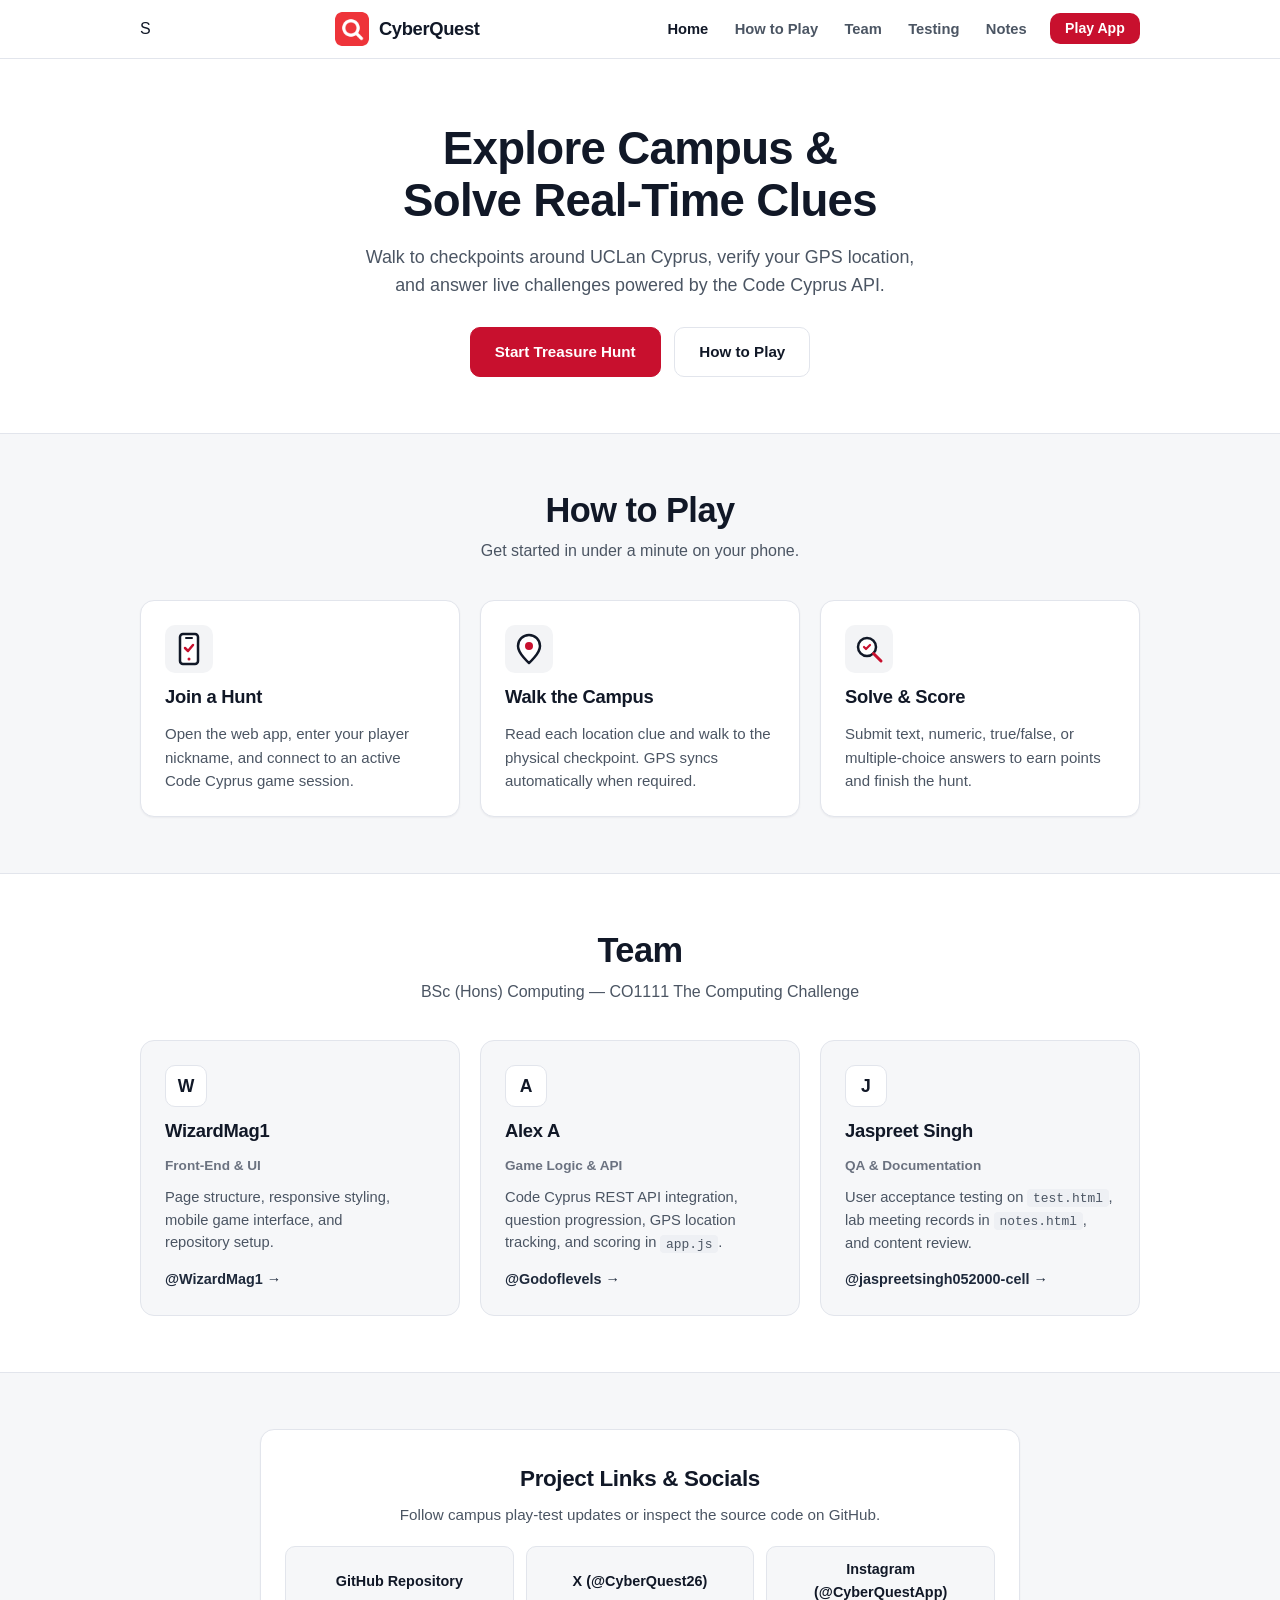
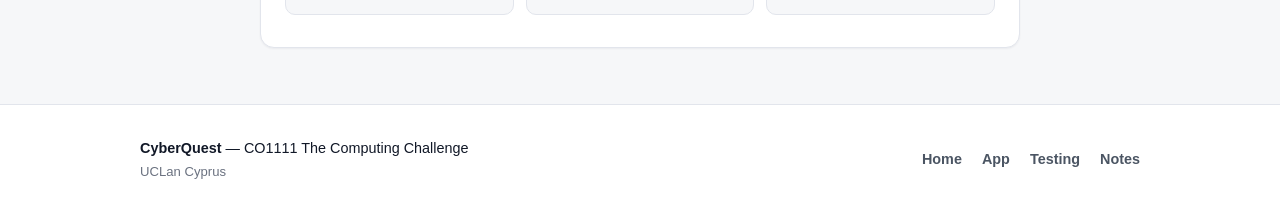
==== commit 8b183378: "refactor: reorganize app layout, rebuild css, and include step SVGs (Icons)" ====
--- a/index.html
+++ b/index.html
@@ -1,670 +1,194 @@
 <!doctype html>
 <html lang="en">
-  <head>
-    <meta charset="UTF-8" />
-    <meta name="viewport" content="width=device-width, initial-scale=1.0" />
-    <meta
-      name="description"
-      content="CyberQuest is an interactive mobile treasure hunt web app engineered for the CO1111 Computing Challenge at UCLan Cyprus."
-    />
-    <meta
-      name="keywords"
-      content="HTML, CSS, JavaScript, CyberQuest, Treasure Hunt, UCLan Cyprus, CO1111, Gaming"
-    />
-    <link rel="icon" type="image/png" href="assets/icon-192.png" />
-    <meta
-      name="author"
-      content="@WizardMag1;@godoflevels;@jaspreetsingh052000-cell"
-    />
 
-    <link rel="manifest" href="manifest.json" />
-    <meta name="theme-color" content="#c8102e" />
-    <link rel="stylesheet" href="css/styles.css" />
-    <title>Cyber Quest - Tresure Hunt | Uclan Cyprus</title>
-  </head>
+<head>
+  <meta charset="UTF-8" />
+  <meta name="viewport" content="width=device-width, initial-scale=1.0" />
+  <meta name="description"
+    content="CyberQuest is a mobile treasure hunt web app built for the CO1111 Computing Challenge at UCLan Cyprus." />
+  <meta name="keywords" content="HTML, CSS, JavaScript, CyberQuest, Treasure Hunt, UCLan Cyprus, CO1111" />
+  <meta name="theme-color" content="#c8102e" />
+  <meta name="author" content="@WizardMag1;@godoflevels;@jaspreetsingh052000-cell" />
+  <link rel="manifest" href="manifest.json" />
+  <link rel="icon" type="image/png" href="assets/icon-192.png" />
+  <link rel="stylesheet" href="css/styles.css" />
+  <title>CyberQuest — Campus Treasure Hunt | UCLan Cyprus</title>
+</head>
 
-  <body>
-    <header class="site_header">
-      <!-- Navigation && Branding -->
-      <div class="header_container">
-        <div class="site_logo">
-          <a href="index.html" class="logo_link">
-            <img
-              class="logo_badge"
-              src="assets/icon-192.png"
-              alt="CyberQuest Logo"
-            />
-            <span class="logo_text">CyberQuest</span>
-          </a>
+<body>
+  <header class="site_header">
+    <div class="header_container">S
+      <div class="site_logo">
+        <a href="index.html" class="logo_link">
+          <img class="logo_badge" src="assets/icon-192.png" alt="CyberQuest Logo" />
+          <span class="logo_text">CyberQuest</span>
+        </a>
+      </div>
+
+      <nav class="main_nav">
+        <ul>
+          <li><a href="index.html" class="active_link">Home</a></li>
+          <li><a href="#how_it_works">How to Play</a></li>
+          <li><a href="#team">Team</a></li>
+          <li><a href="test.html">Testing</a></li>
+          <li><a href="notes.html">Notes</a></li>
+          <li><a href="app.html" class="nav_cta">Play App</a></li>
+        </ul>
+      </nav>
+    </div>
+  </header>
+
+  <main>
+    <section class="hero_section">
+      <div class="hero_container">
+        <div class="hero_content">
+          <h1 class="hero_title">
+            Explore Campus &amp; Solve Real-Time Clues
+          </h1>
+          <p class="hero_subtitle">
+            Walk to checkpoints around UCLan Cyprus, verify your GPS location,
+            and answer live challenges powered by the Code Cyprus API.
+          </p>
+          <div class="hero_buttons">
+            <a href="app.html" class="btn_primary">Start Treasure Hunt</a>
+            <a href="#how_it_works" class="btn_secondary">How to Play</a>
+          </div>
+        </div>
+      </div>
+    </section>
+
+    <section id="how_it_works" class="gameplay_section">
+      <div class="container">
+        <div class="section_header">
+          <h2>How to Play</h2>
+          <p class="section_lead">
+            Get started in under a minute on your phone.
+          </p>
         </div>
 
-        <nav class="main_nav">
-          <ul>
-            <li><a href="index.html" style="color: var(--brand_primary)">Home</a></li>
-            <li><a href="#about">About</a></li>
-            <li><a href="#how_it_works">How It Works</a></li>
-            <li><a href="#team">Team</a></li>
-            <li><a href="#marketing">Marketing</a></li>
-            <li><a href="#project_scope">Project Scope</a></li>
-            <li><a href="test.html">Test &amp; UAT</a></li>
-            <li><a href="notes.html">Notes</a></li>
-            <li><a href="app.html" class="nav_cta">Play App</a></li>
-          </ul>
-        </nav>
-      </div>
-    </header>
-    <main>
-      <!-- Main Content -->
-      <section class="hero_section">
-        <div class="hero_container">
-          <div class="hero_content">
-            <h1 class="hero_title">
-              Explore Campus &amp; Solve <br />
-              <span class="hero_title"
-                >Real-time Location-Based Interactive</span
-              >
-            </h1>
-            <!-- Subtitle for the Hero Section -->
-            <p class="hero_subtitle">
-              Navigate real-world locations, solve interactive clues, scan QR
-              codes, and climb the live leaderboard. Powered by the Code Cyprus
-              API.
-            </p>
-            <!-- Call to Action (CTA) Buttons -->
-            <div class="hero_buttons">
-              <a href="app.html" class="btn_primary">Play Treasure Hunt</a>
-              <a href="#about" class="btn_secondary">Learn How It Works</a>
-            </div>
-          </div>
-        </div>
-      </section>
-      <!-- About / Project Scope Section -->
-      <section id="about" class="about_section">
-        <div class="container">
-          <!-- Section Heading -->
-          <div class="section_header">
-            <span class="badge">Project Scope</span>
-            <h2>What is CyberQuest?</h2>
-            <p class="section_lead">
-              Developed for Coursework Assessment 1 in CO1111 (The Computing
-              Challenge) at the University of Central Lancashire (UCLan Cyprus).
+        <div class="steps_grid">
+          <div class="step_card">
+            <img src="assets/step-join.svg" alt="Join a hunt icon" class="step_icon" width="48" height="48" />
+            <h3>Join a Hunt</h3>
+            <p>
+              Open the web app, enter your player nickname, and connect to an
+              active Code Cyprus game session.
             </p>
           </div>
 
-          <!-- Two-Column Content Grid -->
-          <div class="about_content">
-            <!-- Column 1: Descriptive Text -->
-            <div class="about_description">
-              <p>
-                CyberQuest is an interactive, location-aware mobile web
-                application built to play the
-                <strong>Code Cyprus Treasure Hunt</strong>. Unlike a standard
-                quiz, players cannot simply guess answers from home—they must
-                physically walk to specific campus locations to unlock clues,
-                verify their GPS coordinates, and submit their responses.
-              </p>
-              <p>
-                The application communicates asynchronously with the Code Cyprus
-                REST API, managing live scoring, time penalties, question skips,
-                and instant leaderboard rankings.
-              </p>
-            </div>
-
-            <!-- Column 2: Key Advantages Card -->
-            <div class="about_highlights">
-              <h3>Key Technical Features</h3>
-              <ul class="feature_list">
-                <li>
-                  <strong>Adaptive UI:</strong> Automatically changes inputs for
-                  Boolean, Multiple Choice, Numeric, and Text questions.
-                </li>
-                <li>
-                  <strong>Live Geolocation:</strong> Continuous, rate-limited
-                  GPS synchronization to prove player proximity.
-                </li>
-                <li>
-                  <strong>Camera QR Scanner:</strong> Instant clue scanning
-                  using your device camera.
-                </li>
-                <li>
-                  <strong>Session Recovery:</strong> Automatically saves your
-                  progress so you never lose your score if you reload.
-                </li>
-              </ul>
-            </div>
-          </div>
-        </div>
-      </section>
-
-      <!-- Gameplay Guide Section -->
-      <section id="how_it_works" class="gameplay_section">
-        <div class="container">
-          <div class="section_header">
-            <span class="badge">Gameplay Guide</span>
-            <h2>How to Play CyberQuest</h2>
-            <p class="section_lead">
-              Three simple steps to compete in campus treasure hunts.
+          <div class="step_card">
+            <img src="assets/step-navigate.svg" alt="Walk campus icon" class="step_icon" width="48" height="48" />
+            <h3>Walk the Campus</h3>
+            <p>
+              Read each location clue and walk to the physical checkpoint. GPS
+              syncs automatically when required.
             </p>
           </div>
 
-          <!-- 3-Step Cards Grid -->
-          <div class="steps_grid">
-            <!-- Step 1 -->
-            <div class="step_card">
-              <div class="step_number">01</div>
-              <h3>Join a Challenge</h3>
-              <p>
-                Launch the app, pick an active hunt from the Code Cyprus server,
-                and enter your unique player nickname.
-              </p>
-            </div>
-
-            <!-- Step 2 -->
-            <div class="step_card">
-              <div class="step_number">02</div>
-              <h3>Navigate &amp; Sync GPS</h3>
-              <p>
-                Follow the geographic clues to physical campus checkpoints. The
-                app automatically verifies your real-time coordinates.
-              </p>
-            </div>
-
-            <!-- Step 3 -->
-            <div class="step_card">
-              <div class="step_number">03</div>
-              <h3>Solve, Scan &amp; Score</h3>
-              <p>
-                Answer clues using tailored input controls or scan physical QR
-                codes to score points and climb the live leaderboard.
-              </p>
-            </div>
+          <div class="step_card">
+            <img src="assets/step-solve.svg" alt="Solve and score icon" class="step_icon" width="48" height="48" />
+            <h3>Solve &amp; Score</h3>
+            <p>
+              Submit text, numeric, true/false, or multiple-choice answers to
+              earn points and finish the hunt.
+            </p>
           </div>
         </div>
-      </section>
+      </div>
+    </section>
 
-      <!-- Team Members & Roles Section -->
-      <section id="team" class="team_section">
-        <div class="container">
-          <div class="section_header">
-            <span class="badge">Development Team</span>
-            <h2>Meet the Team</h2>
-            <p class="section_lead">
-              The active core developers behind CyberQuest.
+    <section id="team" class="team_section">
+      <div class="container">
+        <div class="section_header">
+          <h2>Team</h2>
+          <p class="section_lead">
+            BSc (Hons) Computing — CO1111 The Computing Challenge
+          </p>
+        </div>
+
+        <div class="team_grid">
+          <div class="team_card">
+            <div class="team_avatar">W</div>
+            <h3 class="team_name">WizardMag1</h3>
+            <div class="team_role">Front-End &amp; UI</div>
+            <p class="team_bio">
+              Page structure, responsive styling, mobile game interface, and
+              repository setup.
             </p>
+            <a href="https://github.com/WizardMag1" target="_blank" rel="noopener" class="team_link">
+              @WizardMag1 &rarr;
+            </a>
           </div>
 
-          <div class="team_grid">
-            <!-- Member 1: WizardMag1 -->
-            <div class="team_card">
-              <div class="team_avatar">W</div>
-              <h3 class="team_name">WizardMag1</h3>
-              <div class="team_role">Developer B & Front-End Lead</div>
-              <p class="team_bio">
-                Responsible for the front-end architecture: authoring
-                <code>index.html</code>, <code>app.html</code>,
-                <code>css/styles.css</code>, page markups, PWA configuration,
-                and GitHub repository administration.
-              </p>
-              <a
-                href="https://github.com/WizardMag1"
-                target="_blank"
-                rel="noopener"
-                class="team_link"
-              >
-                GitHub Profile →
-              </a>
-            </div>
+          <div class="team_card">
+            <div class="team_avatar">A</div>
+            <h3 class="team_name">Alex A</h3>
+            <div class="team_role">Game Logic &amp; API</div>
+            <p class="team_bio">
+              Code Cyprus REST API integration, question progression, GPS
+              location tracking, and scoring in <code>app.js</code>.
+            </p>
+            <a href="https://github.com/Godoflevels" target="_blank" rel="noopener" class="team_link">
+              @Godoflevels &rarr;
+            </a>
+          </div>
 
-            <!-- Member 2: Alex A -->
-            <div class="team_card">
-              <div class="team_avatar">A</div>
-              <h3 class="team_name">Alex A</h3>
-              <div class="team_role">Developer A & Logic Lead</div>
-              <p class="team_bio">
-                Responsible for the game logic engine: owning
-                <code>app.js</code>, Code Cyprus REST API communication,
-                question progression cycles, and session state persistence.
-              </p>
-              <a
-                href="https://github.com/Godoflevels"
-                target="_blank"
-                rel="noopener"
-                class="team_link"
-              >
-                GitHub Profile →
-              </a>
-            </div>
-
-            <!-- Member 3: Jaspreet Singh -->
-            <div class="team_card">
-              <div class="team_avatar">J</div>
-              <h3 class="team_name">Jaspreet Singh</h3>
-              <div class="team_role">Developer C & QA Lead</div>
-              <p class="team_bio">
-                Responsible for question content engineering, user testing
-                verification on <code>test.html</code>, meeting documentation in
-                <code>notes.html</code>, and accessibility compliance.
-              </p>
-              <a
-                href="https://github.com/jaspreetsingh052000-cell"
-                target="_blank"
-                rel="noopener"
-                class="team_link"
-              >
-                GitHub Profile &rarr;
-              </a>
-            </div>
+          <div class="team_card">
+            <div class="team_avatar">J</div>
+            <h3 class="team_name">Jaspreet Singh</h3>
+            <div class="team_role">QA &amp; Documentation</div>
+            <p class="team_bio">
+              User acceptance testing on <code>test.html</code>, lab meeting
+              records in <code>notes.html</code>, and content review.
+            </p>
+            <a href="https://github.com/jaspreetsingh052000-cell" target="_blank" rel="noopener" class="team_link">
+              @jaspreetsingh052000-cell &rarr;
+            </a>
           </div>
         </div>
-      </section>
-      <!-- Marketing & Social Campaign Section -->
-      <section id="marketing" class="marketing_section">
-        <div class="container">
-          <div class="section_header">
-            <span class="badge">Digital Promotion</span>
-            <h2>Marketing & Social Campaign</h2>
-            <p class="section_lead">
-              Promoting CyberQuest to the wider university community across
-              multiple platforms.
-            </p>
-          </div>
+      </div>
+    </section>
 
-          <div class="marketing_card">
-            <p class="marketing_intro">
-              Follow our project updates, campus play-test announcements, and
-              development milestones:
-            </p>
+    <section id="marketing" class="marketing_section">
+      <div class="container">
+        <div class="marketing_card">
+          <h2>Project Links &amp; Socials</h2>
+          <p class="marketing_intro">
+            Follow campus play-test updates or inspect the source code on
+            GitHub.
+          </p>
 
-            <div class="social_links_grid">
-              <a
-                href="https://twitter.com"
-                target="_blank"
-                rel="noopener"
-                class="social_button"
-              >
-                X (@CyberQuest26)
-              </a>
-              <a
-                href="https://instagram.com"
-                target="_blank"
-                rel="noopener"
-                class="social_button"
-              >
-                Instagram (@CyberQuestApp)
-              </a>
-              <a
-                href="https://linkedin.com"
-                target="_blank"
-                rel="noopener"
-                class="social_button"
-              >
-                LinkedIn Project Showcase
-              </a>
-              <a
-                href="https://github.com/WizardMag1/CO1111-The-Computing-Challenge"
-                target="_blank"
-                rel="noopener"
-                class="social_button"
-              >
-                Official GitHub Repository
-              </a>
-            </div>
+          <div class="social_links_grid">
+            <a href="https://github.com/WizardMag1/CO1111-The-Computing-Challenge" target="_blank" rel="noopener"
+              class="social_button">
+              GitHub Repository
+            </a>
+            <a href="https://twitter.com" target="_blank" rel="noopener" class="social_button">
+              X (@CyberQuest26)
+            </a>
+            <a href="https://instagram.com" target="_blank" rel="noopener" class="social_button">
+              Instagram (@CyberQuestApp)
+            </a>
           </div>
         </div>
-      </section>
-      <!-- Project Scope - Expanded View -->
-      <section id="project_scope" class="scope_section">
-        <div class="container">
-          <div class="section_header">
-            <span class="badge">Detailed Analysis</span>
-            <h2>Expanded Project Scope</h2>
-            <p class="section_lead">
-              A comprehensive breakdown of the technical specifications and
-              requirements met by CyberQuest.
-            </p>
-          </div>
+      </div>
+    </section>
+  </main>
 
-          <div class="scope_content">
-            <!-- Requirements Table -->
-            <div class="requirements_table">
-              <table>
-                <thead>
-                  <tr>
-                    <th>Requirement</th>
-                    <th>Specification</th>
-                    <th>CyberQuest Implementation</th>
-                  </tr>
-                </thead>
-                <tbody>
-                  <tr>
-                    <td><strong>App Purpose</strong></td>
-                    <td>
-                      Create an interactive application for the Code Cyprus
-                      Treasure Hunt.
-                    </td>
-                    <td>
-                      <strong>Core Functionality</strong>: Full implementation
-                      of the Code Cyprus Treasure Hunt logic with API
-                      integration.
-                    </td>
-                  </tr>
-                  <tr>
-                    <td><strong>Team Size & Collaboration</strong></td>
-                    <td>2-3 students. Weekly meetings to discuss progress.</td>
-                    <td>
-                      <strong>Development Model</strong>: Paired programming and
-                      regular GitHub syncs between Developer A and Developer B.
-                    </td>
-                  </tr>
-                  <tr>
-                    <td><strong>User Experience</strong></td>
-                    <td>Simple and interactive interface. Easy navigation.</td>
-                    <td>
-                      <strong>UI/UX</strong>: Custom CSS for a modern look,
-                      responsive design, and clear visual feedback for game
-                      states.
-                    </td>
-                  </tr>
-                  <tr>
-                    <td><strong>Prototyping</strong></td>
-                    <td>Create a prototype of the interactive elements.</td>
-                    <td>
-                      <strong>Prototyping</strong>: Figma mockups created and
-                      linked in the report.
-                    </td>
-                  </tr>
-                  <tr>
-                    <td><strong>Data Collection</strong></td>
-                    <td>Collect anonymous data on student usage patterns.</td>
-                    <td>
-                      <strong>Data Handling</strong>: Anonymized session storage
-                      and API usage tracking for analysis.
-                    </td>
-                  </tr>
-                  <tr>
-                    <td><strong>API Integration</strong></td>
-                    <td>
-                      Connect to the Code Cyprus REST API for live questions and
-                      results.
-                    </td>
-                    <td>
-                      <strong>API Implementation</strong>: Asynchronous fetching
-                      of questions, submission of answers, and real-time
-                      leaderboard updates.
-                    </td>
-                  </tr>
-                  <tr>
-                    <td><strong>Accessibility</strong></td>
-                    <td>Allow the use of assistive technologies.</td>
-                    <td>
-                      <strong>A11y Features</strong>: Semantic HTML5, ARIA
-                      labels where appropriate, and keyboard navigation support.
-                    </td>
-                  </tr>
-                  <tr>
-                    <td><strong>Authentication</strong></td>
-                    <td>Team login and session management.</td>
-                    <td>
-                      <strong>Session Management</strong>: Secure token handling
-                      and session persistence across page loads.
-                    </td>
-                  </tr>
-                  <tr>
-                    <td><strong>Error Handling</strong></td>
-                    <td>Graceful handling of invalid inputs and API errors.</td>
-                    <td>
-                      <strong>Error Management</strong>: Comprehensive try-catch
-                      blocks, user-friendly error messages, and retry
-                      mechanisms.
-                    </td>
-                  </tr>
-                  <tr>
-                    <td><strong>Testing & Validation</strong></td>
-                    <td>
-                      Unit tests, user acceptance testing, and documentation.
-                    </td>
-                    <td>
-                      <strong>Testing Strategy</strong>: Unit tests in `tests/`
-                      directory, UAT conducted, and detailed test reports.
-                    </td>
-                  </tr>
-                  <tr>
-                    <td><strong>Version Control</strong></td>
-                    <td>Use GitHub for source code management.</td>
-                    <td>
-                      <strong>VCS Practices</strong>: Regular commits with
-                      meaningful messages, branch management, and README
-                      documentation.
-                    </td>
-                  </tr>
-                  <tr>
-                    <td><strong>Security</strong></td>
-                    <td>
-                      Adhere to UCLan security policies and data protection
-                      regulations.
-                    </td>
-                    <td>
-                      <strong>Security Measures</strong>: HTTPS transport,
-                      sanitised input handling, and session parameter integrity.
-                    </td>
-                  </tr>
-                  <tr>
-                    <td><strong>Reporting</strong></td>
-                    <td>
-                      Detailed report including charts, data analysis, and
-                      future work.
-                    </td>
-                    <td>
-                      <strong>Documentation</strong>: Comprehensive report with
-                      metrics, charts, and future enhancements roadmap.
-                    </td>
-                  </tr>
-                </tbody>
-              </table>
-            </div>
+  <footer class="site_footer">
+    <div class="container_footer_container">
+      <div class="footer_info">
+        <strong>CyberQuest</strong> &mdash; CO1111 The Computing Challenge<br />
+        <span class="footer_subtext">UCLan Cyprus</span>
+      </div>
+      <div class="footer_nav">
+        <a href="index.html">Home</a>
+        <a href="app.html">App</a>
+        <a href="test.html">Testing</a>
+        <a href="notes.html">Notes</a>
+      </div>
+    </div>
+  </footer>
+</body>
 
-            <!-- Technical Requirements Breakdown -->
-            <div class="scope_section_content">
-              <!-- Section 1: Mobile-First Web Application -->
-              <div class="scope_subsection">
-                <h3>1. Mobile-First Web Application</h3>
-                <p>
-                  The application must function seamlessly on mobile devices
-                  while maintaining full desktop compatibility.
-                </p>
-
-                <div class="feature_grid">
-                  <div class="feature_item">
-                    <h4>Responsive Design</h4>
-                    <p>
-                      Fluid layouts that adapt to different screen sizes using
-                      CSS media queries and flexible grids.
-                    </p>
-                  </div>
-                  <div class="feature_item">
-                    <h4>Touch Optimization</h4>
-                    <p>
-                      Large touch targets, swipe gestures, and mobile-friendly
-                      navigation patterns.
-                    </p>
-                  </div>
-                  <div class="feature_item">
-                    <h4>Performance Optimization</h4>
-                    <p>
-                      Lightweight zero-dependency architecture, optimized asset
-                      delivery, and efficient DOM updates.
-                    </p>
-                  </div>
-                  <div class="feature_item">
-                    <h4>Browser Compatibility</h4>
-                    <p>
-                      Testing across Chrome, Firefox, Safari, and Edge on both
-                      mobile and desktop platforms.
-                    </p>
-                  </div>
-                </div>
-              </div>
-
-              <!-- Section 2: Code Cyprus API Integration -->
-              <div class="scope_subsection">
-                <h3>2. Code Cyprus API Integration</h3>
-                <p>
-                  Real-time interaction with the Code Cyprus backend services.
-                </p>
-
-                <div class="feature_grid">
-                  <div class="feature_item">
-                    <h4>Session Management</h4>
-                    <p>
-                      Real-time session handshake via
-                      <code>/start</code> endpoint and active session tracking.
-                    </p>
-                  </div>
-                  <div class="feature_item">
-                    <h4>Game State Management</h4>
-                    <p>
-                      Real-time updates for current question, score, time, and
-                      leaderboard position.
-                    </p>
-                  </div>
-                  <div class="feature_item">
-                    <h4>Question Handling</h4>
-                    <p>
-                      Dynamic question fetching based on game state and
-                      progression.
-                    </p>
-                  </div>
-                  <div class="feature_item">
-                    <h4>Live Leaderboard</h4>
-                    <p>
-                      Real-time display of top-ranking players and their scores.
-                    </p>
-                  </div>
-                </div>
-              </div>
-
-              <!-- Section 3: Session Persistence -->
-              <div class="scope_subsection">
-                <h3>3. Session Persistence</h3>
-                <p>
-                  Ensuring user progress is saved even if the application is
-                  refreshed or closed.
-                </p>
-
-                <div class="feature_grid">
-                  <div class="feature_item">
-                    <h4>Local Storage</h4>
-                    <p>
-                      Saving game state in browser's localStorage for instant
-                      recovery.
-                    </p>
-                  </div>
-                  <div class="feature_item">
-                    <h4>Session Recovery</h4>
-                    <p>Automatic restoration of game state on page reload.</p>
-                  </div>
-                  <div class="feature_item">
-                    <h4>State Persistence</h4>
-                    <p>
-                      Browser localStorage synchronization ensuring continuity
-                      across refreshes and signal drops.
-                    </p>
-                  </div>
-                  <div class="feature_item">
-                    <h4>Progress Visualization</h4>
-                    <p>
-                      Displaying saved progress and achievements to the user.
-                    </p>
-                  </div>
-                </div>
-              </div>
-
-              <!-- Section 4: Interactive Gameplay Features -->
-              <div class="scope_subsection">
-                <h3>4. Interactive Gameplay Features</h3>
-                <p>
-                  Engaging features that enhance the treasure hunt experience.
-                </p>
-
-                <div class="feature_grid">
-                  <div class="feature_item">
-                    <h4>QR Code Scanner</h4>
-                    <p>
-                      Integrated camera functionality for scanning QR codes at
-                      physical locations.
-                    </p>
-                  </div>
-                  <div class="feature_item">
-                    <h4>GPS Verification</h4>
-                    <p>
-                      Location-based validation to ensure players are at the
-                      correct site.
-                    </p>
-                  </div>
-                  <div class="feature_item">
-                    <h4>Adaptive UI Inputs</h4>
-                    <p>
-                      Dynamic form generation based on question type (Boolean,
-                      MC, Numeric, Text).
-                    </p>
-                  </div>
-                  <div class="feature_item">
-                    <h4>Progress Tracking</h4>
-                    <p>
-                      Real-time monitoring of completed questions, score, and
-                      time remaining.
-                    </p>
-                  </div>
-                </div>
-              </div>
-
-              <!-- Section 5: Testing and Validation -->
-              <div class="scope_subsection">
-                <h3>5. Testing and Validation</h3>
-                <p>
-                  Rigorous testing procedures to ensure application quality and
-                  reliability.
-                </p>
-
-                <div class="feature_grid">
-                  <div class="feature_item">
-                    <h4>Unit Testing</h4>
-                    <p>
-                      Automated tests for game logic, API integration, and
-                      session management.
-                    </p>
-                  </div>
-                  <div class="feature_item">
-                    <h4>User Acceptance Testing</h4>
-                    <p>
-                      Cross-device verification, geolocation validation, and
-                      responsive audits on test.html.
-                    </p>
-                  </div>
-                </div>
-              </div>
-            </div>
-          </div>
-        </div>
-      </section>
-    </main>
-
-    <!-- Site Footer -->
-    <footer class="site_footer">
-      <div class="container_footer_container">
-        <div class="footer_info">
-          <strong>CyberQuest</strong> — CO1111 The Computing Challenge<br />
-          <span class="footer_subtext"
-            >School of Sciences, University of Central Lancashire (UCLan
-            Cyprus)</span
-          >
-        </div>
-        <div class="footer_nav">
-          <a href="index.html">Landing</a> | <a href="app.html">App</a> |
-          <a href="test.html">Testing</a> |
-          <a href="notes.html">Notes</a>
-        </div>
-      </div>
-    </footer>
-  </body>
-</html>
+</html>
--- a/css/styles.css
+++ b/css/styles.css
@@ -1,50 +1,33 @@
-/* =========================================================
-   CyberQuest Master Stylesheet — CO1111 The Computing Challenge
-   Developer B: WizardMag1 (UCLan Cyprus Field Guide Design System)
-   ========================================================= */
-
-/* 1. Design Tokens & Color Schemes (Sunlight-Ready OKLCH) */
+/* CyberQuest Stylesheet — CO1111 The Computing Challenge */
+
 :root {
-    color-scheme: light dark;
-
-    /* Base Surfaces */
-    --bg_main: light-dark(oklch(0.985 0.005 240), oklch(0.14 0.025 255));
-    --bg_card: light-dark(oklch(1.0 0 0), oklch(0.19 0.03 255));
-    --bg_subtle: light-dark(oklch(0.96 0.008 240), oklch(0.24 0.035 255));
-    --bg_card_hover: light-dark(oklch(0.97 0.01 240), oklch(0.23 0.035 255));
-
-    /* Borders & Dividers */
-    --border_color: light-dark(oklch(0.88 0.01 240), oklch(0.30 0.03 255));
-    --border_subtle: light-dark(oklch(0.92 0.008 240), oklch(0.26 0.025 255));
-    --border_focus: light-dark(oklch(0.50 0.22 25), oklch(0.65 0.22 25));
-
-    /* Typography Colors */
-    --text_main: light-dark(oklch(0.16 0.03 255), oklch(0.98 0.005 240));
-    --text_muted: light-dark(oklch(0.38 0.03 255), oklch(0.74 0.02 240));
-    --text_dim: light-dark(oklch(0.52 0.02 255), oklch(0.58 0.015 240));
-
-    /* UCLan Institutional & State Accents */
-    --brand_primary: light-dark(oklch(0.50 0.22 25), oklch(0.62 0.22 25));
-    --brand_primary_hover: light-dark(oklch(0.44 0.22 25), oklch(0.68 0.22 25));
-    --brand_navy: light-dark(oklch(0.25 0.08 250), oklch(0.85 0.06 250));
-    --accent_green: light-dark(oklch(0.50 0.17 145), oklch(0.72 0.17 145));
-    --accent_amber: light-dark(oklch(0.60 0.17 70), oklch(0.78 0.17 70));
-    --accent_blue: light-dark(oklch(0.46 0.18 250), oklch(0.70 0.16 250));
-
-    /* Shadows (Tactile, No Neon Slop) */
-    --shadow_sm: 0 1px 2px rgba(0, 0, 0, 0.05);
-    --shadow_md: 0 4px 12px rgba(0, 0, 0, 0.08);
-    --shadow_lg: 0 8px 24px rgba(0, 0, 0, 0.12);
-
-    /* Shape & Typography Standards */
-    --font_sans: -apple-system, BlinkMacSystemFont, "Segoe UI", Roboto, "Helvetica Neue", Arial, sans-serif;
-    --font_mono: ui-monospace, SFMono-Regular, Menlo, Monaco, Consolas, monospace;
+    --bg_main: #f6f7f9;
+    --bg_card: #ffffff;
+    --bg_subtle: #eef0f4;
+
+    --border_color: #e2e5ec;
+    --border_subtle: #eceef2;
+
+    --text_main: #111827;
+    --text_muted: #4b5563;
+    --text_dim: #6b7280;
+
+    --brand_primary: #c8102e;
+    --brand_primary_hover: #a50d26;
+    --brand_navy: #1e293b;
+    --accent_green: #15803d;
+
+    --shadow_sm: 0 1px 2px rgba(17, 24, 39, 0.05);
+    --shadow_md: 0 4px 12px rgba(17, 24, 39, 0.07);
+
+    --font_sans: -apple-system, BlinkMacSystemFont, "Segoe UI", Roboto, Arial, sans-serif;
+    --font_mono: ui-monospace, SFMono-Regular, Menlo, Consolas, monospace;
+
     --radius_sm: 6px;
     --radius_md: 10px;
-    --radius_lg: 16px;
-}
-
-/* 2. Global Reset & Foundational Typography */
+    --radius_lg: 14px;
+}
+
 *,
 *::before,
 *::after {
@@ -55,7 +38,7 @@
 
 html {
     scroll-behavior: smooth;
-    scroll-padding-top: 5.5rem;
+    scroll-padding-top: 5rem;
     accent-color: var(--brand_primary);
 }
 
@@ -70,7 +53,6 @@
     -webkit-font-smoothing: antialiased;
 }
 
-/* Heading balance from modern web guidance */
 h1,
 h2,
 h3,
@@ -78,7 +60,7 @@
     color: var(--text_main);
     text-wrap: balance;
     font-weight: 700;
-    letter-spacing: -0.02em;
+    letter-spacing: -0.015em;
 }
 
 p {
@@ -86,38 +68,34 @@
 }
 
 a {
-    color: var(--brand_primary);
+    color: var(--brand_navy);
     text-decoration: none;
     transition: color 0.15s ease;
 }
 
 a:hover {
-    color: var(--brand_primary_hover);
-    text-decoration: underline;
-}
-
-/* Accessible Focus States */
+    color: var(--brand_primary);
+}
+
 :focus-visible {
-    outline: 2px solid var(--border_focus);
+    outline: 2px solid var(--brand_primary);
     outline-offset: 2px;
 }
 
-/* 3. Layout Containers */
 .container {
     width: 100%;
-    max-width: 1120px;
+    max-width: 1040px;
     margin: 0 auto;
     padding: 0 1.25rem;
 }
 
-/* 4. Header & Navigation */
+/* Header & Navigation */
 .site_header {
     position: sticky;
     top: 0;
     z-index: 100;
     background-color: var(--bg_card);
-    border-bottom: 1.5px solid var(--border_color);
-    box-shadow: var(--shadow_sm);
+    border-bottom: 1px solid var(--border_color);
     padding: 0.75rem 0;
 }
 
@@ -125,7 +103,7 @@
     display: flex;
     justify-content: space-between;
     align-items: center;
-    max-width: 1120px;
+    max-width: 1040px;
     margin: 0 auto;
     padding: 0 1.25rem;
     gap: 1rem;
@@ -140,26 +118,14 @@
     display: inline-flex;
     align-items: center;
     gap: 0.6rem;
-    text-decoration: none;
-    color: var(--text_main);
-}
-
-.logo_link:hover {
-    text-decoration: none;
+    color: var(--text_main);
 }
 
 .logo_badge {
-    display: inline-flex;
-    align-items: center;
-    justify-content: center;
     width: 34px;
     height: 34px;
-    background-color: var(--brand_primary);
-    color: #ffffff;
-    font-weight: 800;
-    font-size: 0.85rem;
     border-radius: var(--radius_sm);
-    letter-spacing: 0.05em;
+    display: block;
 }
 
 .logo_text {
@@ -179,116 +145,65 @@
 
 .main_nav a {
     color: var(--text_muted);
-    font-size: 0.9rem;
+    font-size: 0.92rem;
     font-weight: 600;
     padding: 0.35rem 0.2rem;
-    transition: color 0.15s ease;
-}
-
-.main_nav a:hover {
-    color: var(--brand_primary);
-    text-decoration: none;
+}
+
+.main_nav a:hover,
+.main_nav a.active_link {
+    color: var(--text_main);
 }
 
 .nav_cta {
     background-color: var(--brand_primary) !important;
     color: #ffffff !important;
-    padding: 0.45rem 0.9rem !important;
+    padding: 0.45rem 0.95rem !important;
     border-radius: var(--radius_md);
     font-weight: 700 !important;
-    font-size: 0.85rem !important;
-    transition: background-color 0.15s ease, transform 0.15s ease !important;
+    font-size: 0.88rem !important;
 }
 
 .nav_cta:hover {
     background-color: var(--brand_primary_hover) !important;
-    text-decoration: none !important;
-    transform: translateY(-1px);
-}
-
-/* 5. Section Headers & Badges */
-.section_header {
-    text-align: center;
-    max-width: 760px;
-    margin: 0 auto 2.5rem;
-}
-
-.section_header h2 {
-    font-size: clamp(1.6rem, 3.5vw, 2.3rem);
-    margin: 0.6rem 0 0.8rem;
-    line-height: 1.2;
-}
-
-.section_lead {
-    color: var(--text_muted);
-    font-size: clamp(0.95rem, 1.8vw, 1.1rem);
-    line-height: 1.55;
-}
-
-.badge {
-    display: inline-block;
-    padding: 0.25rem 0.75rem;
-    font-size: 0.75rem;
-    font-weight: 700;
-    text-transform: uppercase;
-    letter-spacing: 0.06em;
-    border-radius: 9999px;
-    background-color: var(--bg_subtle);
-    color: var(--brand_navy);
-    border: 1px solid var(--border_color);
-}
-
-.badge_cyan {
-    background-color: light-dark(oklch(0.95 0.05 240), oklch(0.24 0.06 240));
-    color: var(--brand_navy);
-    border: 1px solid light-dark(oklch(0.85 0.08 240), oklch(0.35 0.08 240));
-    padding: 0.2rem 0.6rem;
-    font-size: 0.75rem;
-    font-weight: 700;
-    border-radius: 9999px;
-}
-
-.badge_green {
-    background-color: light-dark(oklch(0.95 0.05 145), oklch(0.24 0.06 145));
-    color: var(--accent_green);
-    border: 1px solid light-dark(oklch(0.85 0.08 145), oklch(0.35 0.08 145));
-    padding: 0.2rem 0.6rem;
-    font-size: 0.75rem;
-    font-weight: 700;
-    border-radius: 9999px;
-}
-
-/* 6. Buttons */
+}
+
 .btn_primary,
 .btn_secondary {
     display: inline-flex;
     align-items: center;
     justify-content: center;
-    padding: 0.75rem 1.6rem;
+    padding: 0.75rem 1.5rem;
     font-size: 0.95rem;
     font-weight: 700;
+    font-family: inherit;
     border-radius: var(--radius_md);
     cursor: pointer;
-    min-height: 44px;
-    transition: background-color 0.15s ease, transform 0.15s ease, border-color 0.15s ease;
+    min-height: 48px;
+    transition: background-color 0.15s ease, border-color 0.15s ease;
     text-decoration: none;
 }
 
-.btn_primary:active,
-.btn_secondary:active {
-    transform: scale(0.98);
+.btn_block {
+    width: 100%;
 }
 
 .btn_primary {
     background-color: var(--brand_primary);
     color: #ffffff;
-    border: 1.5px solid transparent;
+    border: 1.5px solid var(--brand_primary);
 }
 
 .btn_primary:hover {
     background-color: var(--brand_primary_hover);
+    border-color: var(--brand_primary_hover);
     color: #ffffff;
-    text-decoration: none;
+}
+
+.btn_primary:disabled,
+.btn_secondary:disabled {
+    opacity: 0.6;
+    cursor: not-allowed;
 }
 
 .btn_secondary {
@@ -299,19 +214,38 @@
 
 .btn_secondary:hover {
     background-color: var(--bg_subtle);
-    border-color: var(--brand_navy);
-    text-decoration: none;
-}
-
-/* 7. Hero Section */
+    border-color: var(--text_muted);
+    color: var(--text_main);
+}
+
+/* Section Headings */
+.section_header {
+    text-align: center;
+    max-width: 640px;
+    margin: 0 auto 2.25rem;
+}
+
+.section_header h1,
+.section_header h2 {
+    font-size: clamp(1.6rem, 3.2vw, 2.15rem);
+    margin-bottom: 0.5rem;
+    line-height: 1.2;
+}
+
+.section_lead {
+    color: var(--text_muted);
+    font-size: 1rem;
+}
+
+/* Hero Section */
 .hero_section {
     padding: 4rem 0 3.5rem;
-    background-color: var(--bg_subtle);
-    border-bottom: 1.5px solid var(--border_color);
+    background-color: var(--bg_card);
+    border-bottom: 1px solid var(--border_color);
 }
 
 .hero_container {
-    max-width: 860px;
+    max-width: 720px;
     margin: 0 auto;
     padding: 0 1.25rem;
     text-align: center;
@@ -324,294 +258,383 @@
 }
 
 .hero_title {
-    font-size: clamp(2rem, 5vw, 3.2rem);
+    font-size: clamp(2rem, 4.5vw, 2.85rem);
     line-height: 1.15;
-    margin-bottom: 1.2rem;
-    color: var(--text_main);
-}
-
-.hero_title span {
-    color: var(--brand_primary);
+    margin-bottom: 1rem;
 }
 
 .hero_subtitle {
-    font-size: clamp(1rem, 2vw, 1.2rem);
-    color: var(--text_muted);
-    max-width: 680px;
-    margin: 0 auto 2rem;
-    line-height: 1.6;
+    font-size: clamp(1rem, 2vw, 1.12rem);
+    color: var(--text_muted);
+    max-width: 580px;
+    margin: 0 auto 1.75rem;
 }
 
 .hero_buttons {
     display: flex;
     justify-content: center;
-    gap: 1rem;
+    gap: 0.85rem;
     flex-wrap: wrap;
 }
 
-/* 8. About Section */
-.about_section {
-    padding: 4rem 0;
-    border-bottom: 1.5px solid var(--border_color);
-}
-
-.about_content {
-    display: grid;
-    grid-template-columns: 1.2fr 1fr;
-    gap: 2rem;
-    align-items: start;
-}
-
-.about_description {
-    display: flex;
-    flex-direction: column;
-    gap: 1.25rem;
-    font-size: 1.05rem;
-    color: var(--text_muted);
-    line-height: 1.65;
-}
-
-.about_description strong {
-    color: var(--text_main);
-}
-
-.about_highlights {
-    background-color: var(--bg_card);
-    border: 1.5px solid var(--border_color);
-    border-radius: var(--radius_lg);
-    padding: 1.75rem;
-    box-shadow: var(--shadow_sm);
-}
-
-.about_highlights h3 {
-    font-size: 1.15rem;
-    margin-bottom: 1rem;
-    color: var(--text_main);
-}
-
-.feature_list {
-    list-style: none;
-    display: flex;
-    flex-direction: column;
-    gap: 0.85rem;
-}
-
-.feature_list li {
-    font-size: 0.95rem;
-    color: var(--text_muted);
-    position: relative;
-    padding-left: 1.4rem;
-    line-height: 1.5;
-}
-
-.feature_list li::before {
-    content: "✓";
-    position: absolute;
-    left: 0;
-    color: var(--brand_primary);
-    font-weight: 800;
-}
-
-.feature_list strong {
-    color: var(--text_main);
-}
-
-/* 9. Gameplay / How It Works Section */
+/* How to Play Section */
 .gameplay_section {
-    padding: 4rem 0;
-    background-color: var(--bg_subtle);
-    border-bottom: 1.5px solid var(--border_color);
+    padding: 3.5rem 0;
+    border-bottom: 1px solid var(--border_color);
 }
 
 .steps_grid {
     display: grid;
     grid-template-columns: repeat(auto-fit, minmax(260px, 1fr));
-    gap: 1.5rem;
+    gap: 1.25rem;
 }
 
 .step_card {
     background-color: var(--bg_card);
-    border: 1.5px solid var(--border_color);
+    border: 1px solid var(--border_color);
     border-radius: var(--radius_lg);
-    padding: 1.75rem;
-    display: flex;
-    flex-direction: column;
-    gap: 0.75rem;
+    padding: 1.5rem;
+    display: flex;
+    flex-direction: column;
+    gap: 0.65rem;
     box-shadow: var(--shadow_sm);
-    transition: transform 0.15s ease, border-color 0.15s ease;
-}
-
-.step_card:hover {
-    transform: translateY(-2px);
-    border-color: var(--brand_navy);
-}
-
-.step_number {
-    font-size: 2rem;
-    font-weight: 800;
-    color: var(--brand_primary);
-    line-height: 1;
-    font-family: var(--font_mono);
+}
+
+.step_icon {
+    width: 48px;
+    height: 48px;
+    display: block;
 }
 
 .step_card h3 {
-    font-size: 1.2rem;
+    font-size: 1.15rem;
 }
 
 .step_card p {
     color: var(--text_muted);
-    font-size: 0.95rem;
-    line-height: 1.5;
-}
-
-/* 10. Team Section */
+    font-size: 0.94rem;
+}
+
+/* Team Section */
 .team_section {
-    padding: 4rem 0;
-    border-bottom: 1.5px solid var(--border_color);
+    padding: 3.5rem 0;
+    background-color: var(--bg_card);
+    border-bottom: 1px solid var(--border_color);
 }
 
 .team_grid {
     display: grid;
-    grid-template-columns: repeat(auto-fit, minmax(280px, 1fr));
-    gap: 1.5rem;
+    grid-template-columns: repeat(auto-fit, minmax(260px, 1fr));
+    gap: 1.25rem;
 }
 
 .team_card {
-    background-color: var(--bg_card);
-    border: 1.5px solid var(--border_color);
+    background-color: var(--bg_main);
+    border: 1px solid var(--border_color);
     border-radius: var(--radius_lg);
-    padding: 1.75rem;
-    display: flex;
-    flex-direction: column;
-    gap: 0.85rem;
-    box-shadow: var(--shadow_sm);
-    transition: transform 0.15s ease;
-}
-
-.team_card:hover {
-    transform: translateY(-2px);
+    padding: 1.5rem;
+    display: flex;
+    flex-direction: column;
+    gap: 0.6rem;
 }
 
 .team_avatar {
-    width: 48px;
-    height: 48px;
-    border-radius: 50%;
-    background-color: var(--bg_subtle);
-    color: var(--brand_primary);
-    border: 1.5px solid var(--border_color);
+    width: 42px;
+    height: 42px;
+    border-radius: var(--radius_md);
+    background-color: var(--bg_card);
+    color: var(--text_main);
+    border: 1px solid var(--border_color);
     display: flex;
     align-items: center;
     justify-content: center;
-    font-size: 1.25rem;
+    font-size: 1.1rem;
     font-weight: 800;
 }
 
 .team_name {
-    font-size: 1.25rem;
+    font-size: 1.15rem;
 }
 
 .team_role {
     font-size: 0.85rem;
-    font-weight: 700;
-    text-transform: uppercase;
-    letter-spacing: 0.05em;
-    color: var(--brand_navy);
+    font-weight: 600;
+    color: var(--text_dim);
 }
 
 .team_bio {
     color: var(--text_muted);
     font-size: 0.92rem;
-    line-height: 1.55;
     flex-grow: 1;
 }
 
-.team_bio code {
+code {
     font-family: var(--font_mono);
-    font-size: 0.85em;
+    font-size: 0.88em;
     background-color: var(--bg_subtle);
-    padding: 0.15rem 0.35rem;
+    padding: 0.1rem 0.35rem;
     border-radius: 4px;
-    border: 1px solid var(--border_subtle);
 }
 
 .team_link {
-    font-weight: 700;
+    font-weight: 600;
     font-size: 0.9rem;
-    display: inline-flex;
-    align-items: center;
-    margin-top: 0.5rem;
-}
-
-/* 11. Marketing & Social Section */
+    margin-top: 0.25rem;
+}
+
+/* Marketing & Social Links */
 .marketing_section {
-    padding: 4rem 0;
-    background-color: var(--bg_subtle);
-    border-bottom: 1.5px solid var(--border_color);
+    padding: 3.5rem 0;
 }
 
 .marketing_card {
     background-color: var(--bg_card);
-    border: 1.5px solid var(--border_color);
+    border: 1px solid var(--border_color);
     border-radius: var(--radius_lg);
-    padding: 2rem;
-    max-width: 860px;
+    padding: 2rem 1.5rem;
+    max-width: 760px;
     margin: 0 auto;
+    text-align: center;
     box-shadow: var(--shadow_sm);
-    text-align: center;
+}
+
+.marketing_card h2 {
+    font-size: 1.4rem;
+    margin-bottom: 0.4rem;
 }
 
 .marketing_intro {
-    font-size: 1.05rem;
-    color: var(--text_muted);
-    margin-bottom: 1.5rem;
+    font-size: 0.95rem;
+    color: var(--text_muted);
+    margin-bottom: 1.25rem;
 }
 
 .social_links_grid {
     display: grid;
     grid-template-columns: repeat(auto-fit, minmax(180px, 1fr));
-    gap: 1rem;
+    gap: 0.75rem;
 }
 
 .social_button {
     display: inline-flex;
     align-items: center;
     justify-content: center;
+    padding: 0.7rem 1rem;
+    font-size: 0.9rem;
+    font-weight: 600;
+    background-color: var(--bg_main);
+    color: var(--text_main);
+    border: 1px solid var(--border_color);
+    border-radius: var(--radius_md);
+    min-height: 44px;
+}
+
+.social_button:hover {
+    border-color: var(--text_muted);
+    color: var(--text_main);
+}
+
+/* Mobile Game App (app.html) */
+.game_viewport {
+    width: 100%;
+    max-width: 500px;
+    margin: 2rem auto 3rem;
+    padding: 0 1rem;
+    display: flex;
+    flex-direction: column;
+    gap: 1rem;
+}
+
+.clue_card {
+    background-color: var(--bg_card);
+    border: 1px solid var(--border_color);
+    border-radius: var(--radius_lg);
+    padding: 1.5rem;
+    box-shadow: var(--shadow_md);
+    display: flex;
+    flex-direction: column;
+    gap: 1.15rem;
+}
+
+.card_header h2 {
+    font-size: 1.4rem;
+    margin-bottom: 0.25rem;
+}
+
+.hunt_list {
+    display: flex;
+    flex-direction: column;
+    gap: 0.5rem;
+}
+
+.hunt_list:empty {
+    display: none;
+}
+
+.game_form {
+    display: flex;
+    flex-direction: column;
+    gap: 0.85rem;
+}
+
+.score_bar {
+    display: flex;
+    justify-content: space-between;
+    align-items: center;
+    background-color: var(--bg_main);
     padding: 0.75rem 1rem;
-    font-size: 0.9rem;
-    font-weight: 600;
-    background-color: var(--bg_subtle);
+    border-radius: var(--radius_md);
+}
+
+.score_label {
+    font-size: 0.85rem;
+    font-weight: 600;
+    color: var(--text_muted);
+}
+
+.score_value {
+    font-size: 1.25rem;
+    font-weight: 800;
+    color: var(--text_main);
+    font-family: var(--font_mono);
+}
+
+.question_box {
+    padding: 0.25rem 0;
+}
+
+.question_text {
+    font-size: 1.12rem;
+    font-weight: 600;
+    color: var(--text_main);
+    line-height: 1.5;
+}
+
+.answer_input {
+    width: 100%;
+    padding: 0.8rem 1rem;
+    font-size: 1rem;
+    font-family: inherit;
+    background-color: var(--bg_main);
     color: var(--text_main);
     border: 1.5px solid var(--border_color);
     border-radius: var(--radius_md);
-    min-height: 44px;
-    transition: background-color 0.15s ease, border-color 0.15s ease;
-    text-decoration: none;
-}
-
-.social_button:hover {
-    background-color: var(--bg_card);
+    min-height: 48px;
+}
+
+.answer_input:focus {
+    outline: none;
+    border-color: var(--brand_navy);
+    background-color: var(--bg_card);
+}
+
+.answer_input:user-invalid {
     border-color: var(--brand_primary);
+}
+
+.choices_grid {
+    display: grid;
+    grid-template-columns: repeat(2, 1fr);
+    gap: 0.75rem;
+}
+
+.feedback_banner {
+    text-align: center;
+    font-weight: 600;
+    font-size: 0.95rem;
+    color: var(--text_muted);
+    min-height: 1.5rem;
+}
+
+/* Testing & Notes Pages */
+.page_section {
+    padding: 3rem 0 4rem;
+}
+
+.page_stack {
+    display: flex;
+    flex-direction: column;
+    gap: 1.5rem;
+}
+
+.notes_stack {
+    display: flex;
+    flex-direction: column;
+    gap: 1rem;
+    max-width: 760px;
+    margin: 0 auto;
+}
+
+.note_meta {
+    font-size: 0.82rem;
+    font-weight: 700;
+    color: var(--text_dim);
+    text-transform: uppercase;
+    letter-spacing: 0.04em;
+}
+
+.clue_card h2 {
+    font-size: 1.25rem;
+}
+
+.note_body {
+    color: var(--text_muted);
+    font-size: 0.95rem;
+}
+
+.note_members {
+    font-size: 0.88rem;
+    color: var(--text_dim);
+    padding-top: 0.5rem;
+    border-top: 1px solid var(--border_subtle);
+}
+
+.note_members a {
+    font-weight: 600;
+    color: var(--text_main);
+}
+
+.probe_row {
+    display: flex;
+    justify-content: space-between;
+    align-items: center;
+    flex-wrap: wrap;
+    gap: 1rem;
+}
+
+.probe_info h2 {
+    font-size: 1.15rem;
+    margin-bottom: 0.2rem;
+}
+
+.probe_info p {
+    color: var(--text_muted);
+    font-size: 0.9rem;
+}
+
+.probe_output {
+    padding: 0.85rem 1rem;
+    border-radius: var(--radius_md);
+    background-color: var(--bg_main);
+    font-family: var(--font_mono);
+    font-size: 0.88rem;
+    color: var(--text_main);
+}
+
+.probe_ok {
+    color: var(--accent_green);
+}
+
+.probe_err {
     color: var(--brand_primary);
-    text-decoration: none;
-}
-
-/* 12. Project Scope & Technical Table */
-.scope_section {
-    padding: 4rem 0;
-    border-bottom: 1.5px solid var(--border_color);
-}
-
-.scope_content {
-    display: flex;
-    flex-direction: column;
-    gap: 3rem;
-}
-
+}
+
+/* Tables */
 .requirements_table {
     width: 100%;
     overflow-x: auto;
     background-color: var(--bg_card);
-    border: 1.5px solid var(--border_color);
+    border: 1px solid var(--border_color);
     border-radius: var(--radius_lg);
     box-shadow: var(--shadow_sm);
 }
@@ -619,111 +642,64 @@
 table {
     width: 100%;
     border-collapse: collapse;
-    font-size: 0.92rem;
+    font-size: 0.9rem;
     text-align: left;
 }
 
 thead {
-    background-color: var(--bg_subtle);
-    border-bottom: 1.5px solid var(--border_color);
+    background-color: var(--bg_main);
+    border-bottom: 1px solid var(--border_color);
 }
 
 th {
-    padding: 1rem 1.25rem;
+    padding: 0.85rem 1rem;
     font-weight: 700;
     color: var(--text_main);
-    letter-spacing: -0.01em;
 }
 
 td {
-    padding: 1rem 1.25rem;
+    padding: 0.85rem 1rem;
     border-bottom: 1px solid var(--border_subtle);
     color: var(--text_muted);
     vertical-align: top;
-    line-height: 1.5;
 }
 
 tr:last-child td {
     border-bottom: none;
 }
 
-tbody tr:hover {
-    background-color: var(--bg_subtle);
-}
-
 td strong {
     color: var(--text_main);
 }
 
-/* 13. Scope Subsections & Feature Grid */
-.scope_section_content {
-    display: flex;
-    flex-direction: column;
-    gap: 2.5rem;
-}
-
-.scope_subsection h3 {
-    font-size: 1.35rem;
-    margin-bottom: 0.5rem;
-}
-
-.scope_subsection > p {
-    color: var(--text_muted);
-    font-size: 0.98rem;
-    margin-bottom: 1.25rem;
-}
-
-.feature_grid {
-    display: grid;
-    grid-template-columns: repeat(auto-fit, minmax(240px, 1fr));
-    gap: 1.25rem;
-}
-
-.feature_item {
-    background-color: var(--bg_card);
-    border: 1.5px solid var(--border_color);
-    border-radius: var(--radius_md);
-    padding: 1.25rem;
-    box-shadow: var(--shadow_sm);
-    display: flex;
-    flex-direction: column;
-    gap: 0.4rem;
-}
-
-.feature_item h4 {
-    font-size: 1.05rem;
-    color: var(--text_main);
-}
-
-.feature_item p {
-    font-size: 0.88rem;
-    color: var(--text_muted);
-    line-height: 1.5;
-}
-
-/* 14. Site Footer */
+.status_pass {
+    font-weight: 700;
+    font-size: 0.8rem;
+    color: var(--accent_green);
+}
+
+/* Footer */
 .site_footer {
     background-color: var(--bg_card);
-    border-top: 1.5px solid var(--border_color);
-    padding: 2.5rem 0;
+    border-top: 1px solid var(--border_color);
+    padding: 2rem 0;
     margin-top: auto;
 }
 
 .container_footer_container {
-    max-width: 1120px;
+    max-width: 1040px;
     margin: 0 auto;
     padding: 0 1.25rem;
     display: flex;
     justify-content: space-between;
     align-items: center;
     flex-wrap: wrap;
-    gap: 1.5rem;
+    gap: 1rem;
 }
 
 .footer_info {
-    font-size: 0.92rem;
-    color: var(--text_main);
-    line-height: 1.5;
+    font-size: 0.9rem;
+    color: var(--text_main);
 }
 
 .footer_subtext {
@@ -732,8 +708,9 @@
 }
 
 .footer_nav {
+    display: flex;
+    gap: 1.25rem;
     font-size: 0.9rem;
-    color: var(--text_dim);
 }
 
 .footer_nav a {
@@ -742,157 +719,24 @@
 }
 
 .footer_nav a:hover {
-    color: var(--brand_primary);
-    text-decoration: underline;
-}
-
-/* 15. Mobile Web App HUD & Game Elements (Ready for app.html) */
-.game_viewport {
-    max-width: 540px;
-    margin: 1.5rem auto 3rem;
-    padding: 0 1rem;
-    display: flex;
-    flex-direction: column;
-    gap: 1.25rem;
-}
-
-.game_hud {
-    background-color: var(--bg_card);
-    border: 1.5px solid var(--border_color);
-    border-radius: var(--radius_lg);
-    padding: 1rem 1.25rem;
-    display: grid;
-    grid-template-columns: repeat(3, 1fr);
-    gap: 0.75rem;
-    text-align: center;
-    box-shadow: var(--shadow_sm);
-}
-
-.hud_stat_label {
-    font-size: 0.72rem;
-    font-weight: 700;
-    text-transform: uppercase;
-    color: var(--text_dim);
-    letter-spacing: 0.05em;
-}
-
-.hud_stat_value {
-    font-size: 1.35rem;
-    font-weight: 800;
-    color: var(--brand_primary);
-    font-family: var(--font_mono);
-}
-
-.clue_card {
-    background-color: var(--bg_card);
-    border: 1.5px solid var(--border_color);
-    border-radius: var(--radius_lg);
-    padding: 1.75rem;
-    box-shadow: var(--shadow_md);
-    display: flex;
-    flex-direction: column;
-    gap: 1.25rem;
-}
-
-/* Modern Form Validation via :user-invalid from modern web guidance */
-.answer_input {
-    width: 100%;
-    padding: 0.85rem 1rem;
-    font-size: 1rem;
-    font-family: inherit;
-    background-color: var(--bg_subtle);
-    color: var(--text_main);
-    border: 1.5px solid var(--border_color);
-    border-radius: var(--radius_md);
-    min-height: 48px;
-    transition: border-color 0.15s ease;
-}
-
-.answer_input:focus {
-    outline: none;
-    border-color: var(--brand_primary);
-}
-
-.answer_input:user-invalid {
-    border-color: light-dark(oklch(0.55 0.22 25), oklch(0.65 0.22 25));
-}
-
-.answer_input:user-valid {
-    border-color: var(--accent_green);
-}
-
-/* Zero-JS tactile option card styling with :has(input:checked) */
-.choice_grid {
-    display: grid;
-    grid-template-columns: 1fr;
-    gap: 0.75rem;
-}
-
-.choice_card {
-    display: flex;
-    align-items: center;
-    gap: 0.85rem;
-    padding: 0.9rem 1.15rem;
-    background-color: var(--bg_subtle);
-    border: 1.5px solid var(--border_color);
-    border-radius: var(--radius_md);
-    cursor: pointer;
-    font-weight: 600;
-    min-height: 48px;
-    transition: border-color 0.15s ease, background-color 0.15s ease;
-}
-
-.choice_card:hover {
-    border-color: var(--brand_navy);
-}
-
-.choice_card:has(input:checked) {
-    background-color: light-dark(oklch(0.94 0.04 25), oklch(0.25 0.05 25));
-    border-color: var(--brand_primary);
-    color: var(--brand_primary);
-}
-
-/* Feedback Banners */
-.feedback_banner {
-    padding: 0.85rem 1rem;
-    border-radius: var(--radius_md);
-    font-weight: 600;
-    font-size: 0.92rem;
-    border: 1.5px solid transparent;
-}
-
-.feedback_success {
-    background-color: light-dark(oklch(0.94 0.05 145), oklch(0.22 0.06 145));
-    color: var(--accent_green);
-    border-color: light-dark(oklch(0.85 0.08 145), oklch(0.35 0.08 145));
-}
-
-.feedback_error {
-    background-color: light-dark(oklch(0.95 0.05 25), oklch(0.24 0.06 25));
-    color: var(--brand_primary);
-    border-color: light-dark(oklch(0.85 0.08 25), oklch(0.35 0.08 25));
-}
-
-/* 16. Responsive Media Queries */
-@media (max-width: 860px) {
+    color: var(--text_main);
+}
+
+/* Responsive */
+@media (max-width: 760px) {
     .header_container {
         flex-direction: column;
         align-items: flex-start;
-        gap: 0.85rem;
+        gap: 0.65rem;
     }
 
     .main_nav ul {
         gap: 0.85rem;
     }
 
-    .about_content {
-        grid-template-columns: 1fr;
-    }
-
     .container_footer_container {
         flex-direction: column;
         align-items: flex-start;
-        gap: 1rem;
     }
 }
 
@@ -902,20 +746,16 @@
         width: 100%;
     }
 
-    .btn_primary,
-    .btn_secondary {
+    .hero_buttons .btn_primary,
+    .hero_buttons .btn_secondary {
         width: 100%;
     }
 
-    .main_nav ul {
-        gap: 0.6rem;
+    .choices_grid {
+        grid-template-columns: 1fr;
     }
-
-    .main_nav a {
-        font-size: 0.85rem;
-    }
 }
 
 [hidden] {
-  display: none !important;
+    display: none !important;
 }
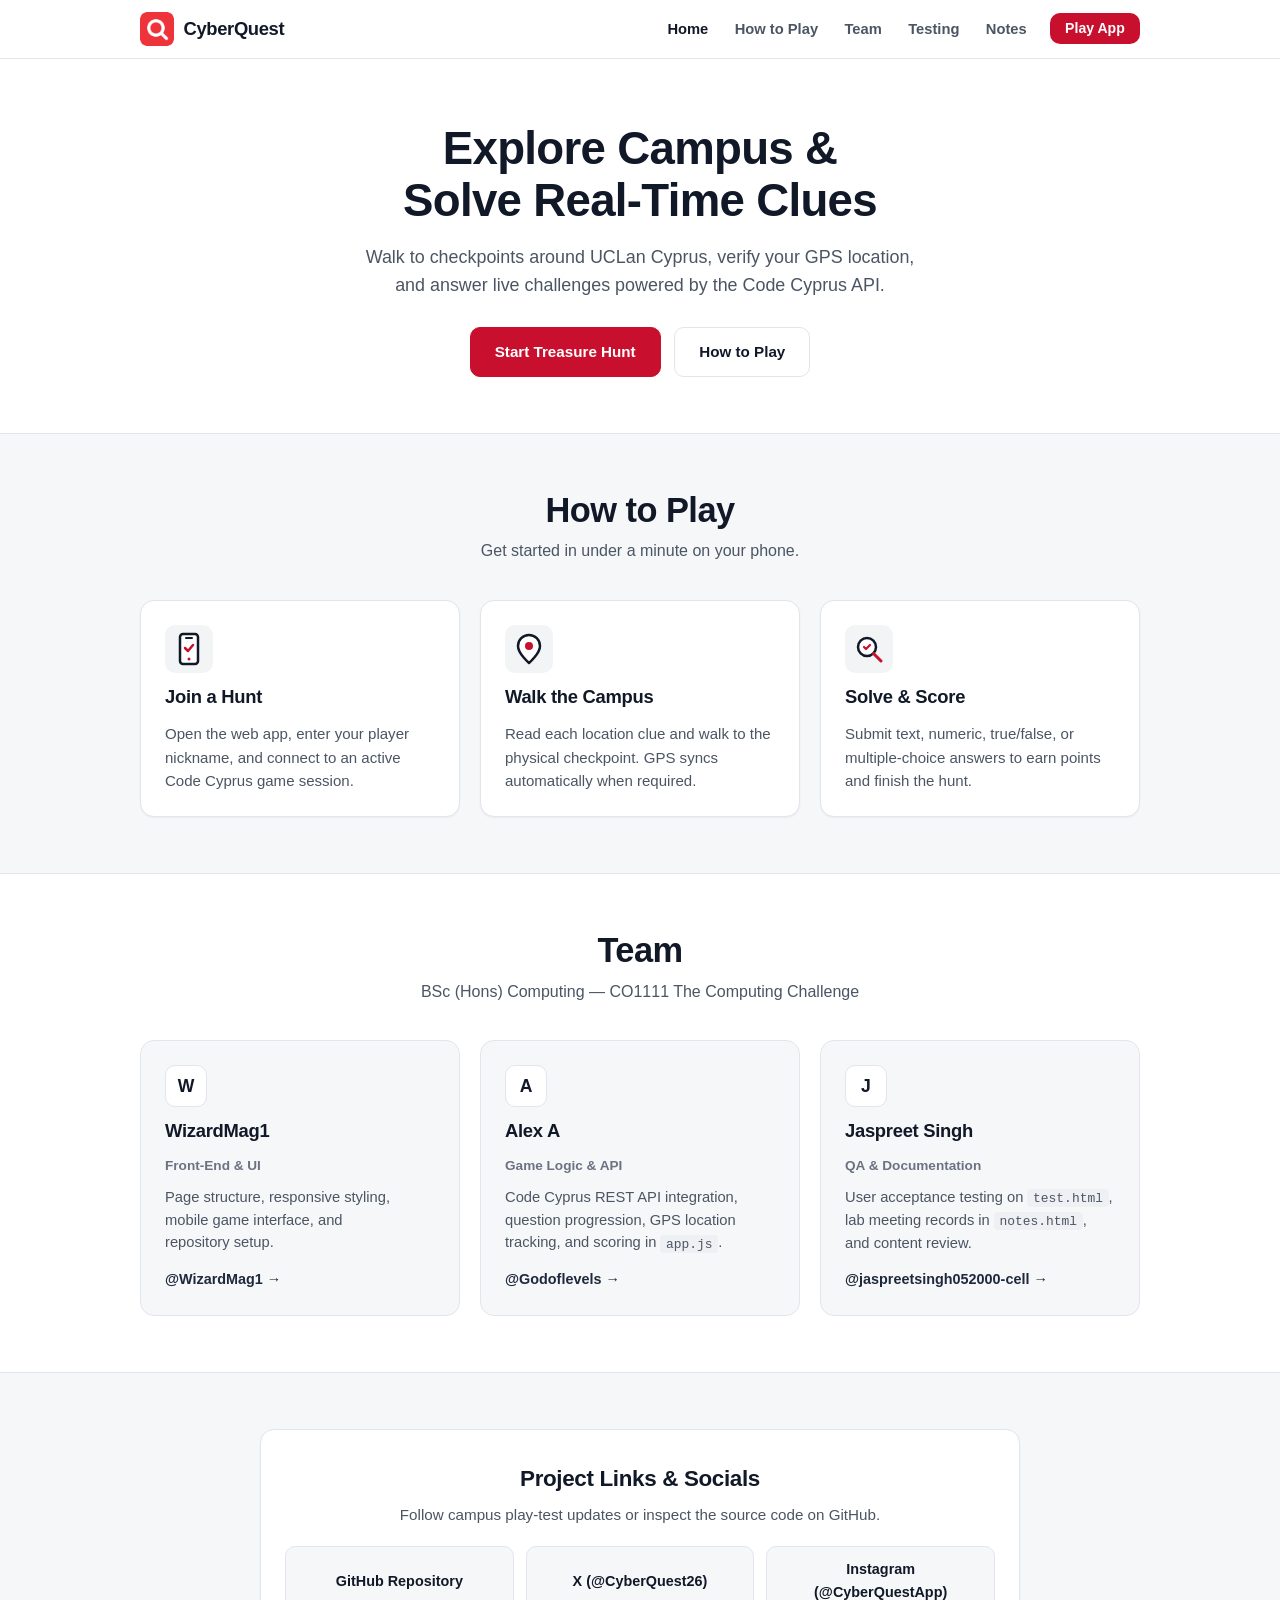
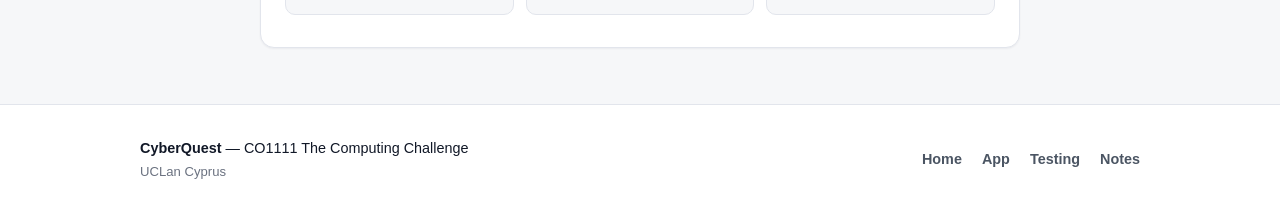
==== commit 83fda1e4: "improved choices look and started making leaderboard" ====
--- a/index.html
+++ b/index.html
@@ -17,7 +17,7 @@
 
 <body>
   <header class="site_header">
-    <div class="header_container">S
+    <div class="header_container">
       <div class="site_logo">
         <a href="index.html" class="logo_link">
           <img class="logo_badge" src="assets/icon-192.png" alt="CyberQuest Logo" />
--- a/css/styles.css
+++ b/css/styles.css
@@ -539,10 +539,10 @@
 }
 
 .feedback_banner {
+    color: var(--brand_primary);
     text-align: center;
     font-weight: 600;
     font-size: 0.95rem;
-    color: var(--text_muted);
     min-height: 1.5rem;
 }
 
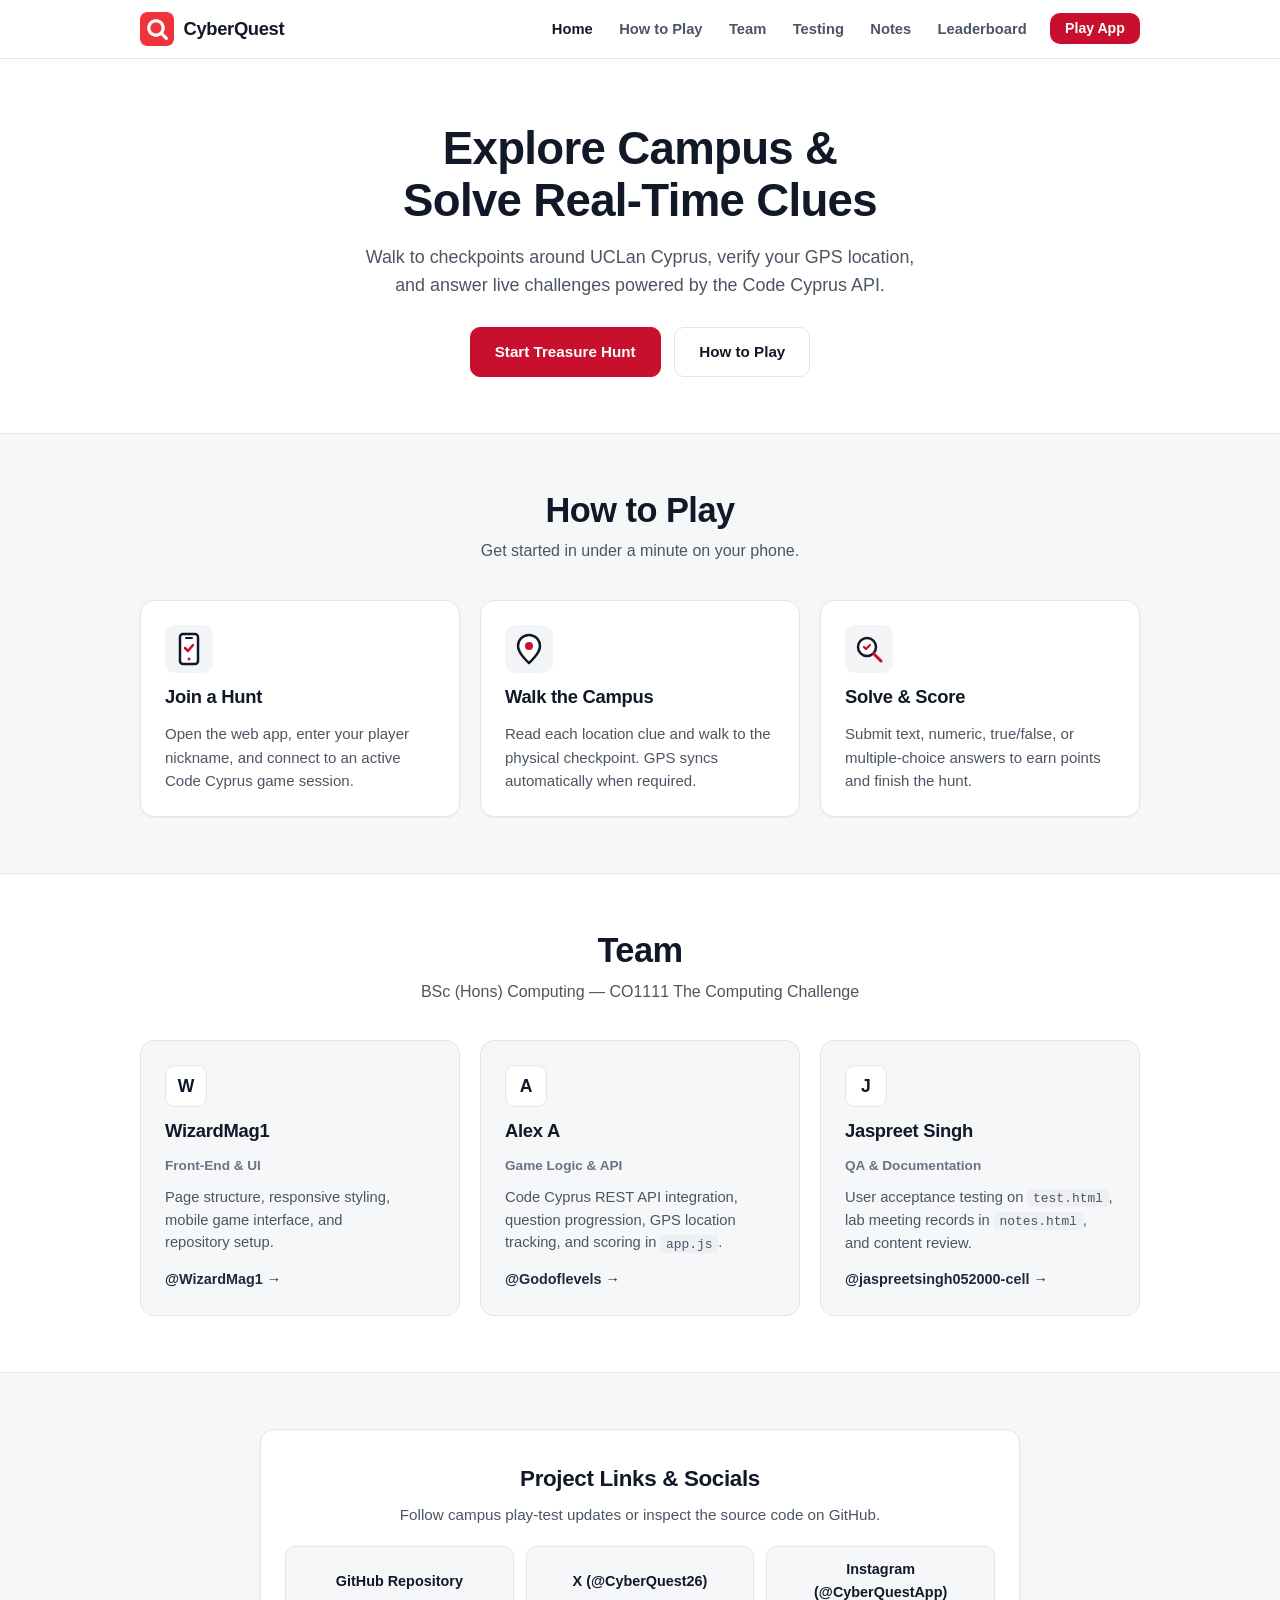
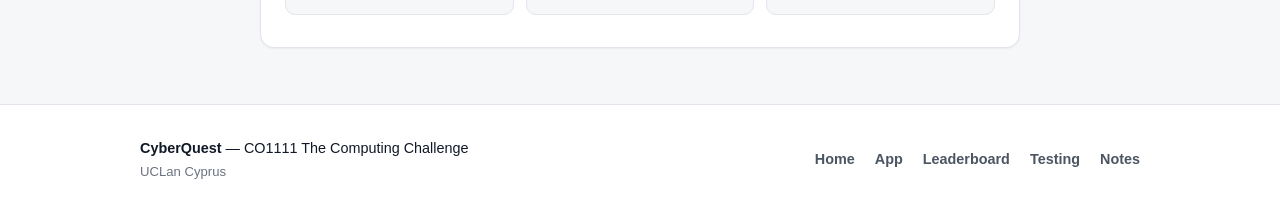
==== commit 27a167f3: "feat: implement dedicated leaderboard page and enhance end-game rankings UI" ====
--- a/index.html
+++ b/index.html
@@ -32,6 +32,7 @@
           <li><a href="#team">Team</a></li>
           <li><a href="test.html">Testing</a></li>
           <li><a href="notes.html">Notes</a></li>
+          <li><a href="leaderboard.html">Leaderboard</a></li>
           <li><a href="app.html" class="nav_cta">Play App</a></li>
         </ul>
       </nav>
@@ -163,10 +164,10 @@
               class="social_button">
               GitHub Repository
             </a>
-            <a href="https://twitter.com" target="_blank" rel="noopener" class="social_button">
+            <a href="https://twitter.com/CyberQuest26" target="_blank" rel="noopener" class="social_button">
               X (@CyberQuest26)
             </a>
-            <a href="https://instagram.com" target="_blank" rel="noopener" class="social_button">
+            <a href="https://instagram.com/CyberQuestApp" target="_blank" rel="noopener" class="social_button">
               Instagram (@CyberQuestApp)
             </a>
           </div>
@@ -184,6 +185,7 @@
       <div class="footer_nav">
         <a href="index.html">Home</a>
         <a href="app.html">App</a>
+        <a href="leaderboard.html">Leaderboard</a>
         <a href="test.html">Testing</a>
         <a href="notes.html">Notes</a>
       </div>
--- a/css/styles.css
+++ b/css/styles.css
@@ -722,6 +722,151 @@
     color: var(--text_main);
 }
 
+.leaderboard {
+    background-color: var(--bg_card);
+    border: 1px solid var(--border_color);
+    border-radius: var(--radius_lg);
+    padding: 1.5rem;
+    box-shadow: var(--shadow_md);
+    display: flex;
+    flex-direction: column;
+    gap: 1rem;
+}
+
+.leaderboard_header {
+    display: flex;
+    justify-content: space-between;
+    align-items: center;
+    flex-wrap: wrap;
+    gap: 1rem;
+    padding-bottom: 0.75rem;
+    border-bottom: 1px solid var(--border_color);
+}
+
+.leaderboard_title {
+    margin: 0;
+    font-size: 1.35rem;
+}
+
+.leaderboard_subtitle {
+    margin: 0.15rem 0 0;
+    font-size: 0.875rem;
+    color: var(--text_muted);
+}
+
+.final_score_badge {
+    display: flex;
+    flex-direction: column;
+    align-items: flex-end;
+    background: color-mix(in srgb, var(--primary, #2563eb) 10%, transparent);
+    border: 1px solid color-mix(in srgb, var(--primary, #2563eb) 25%, transparent);
+    border-radius: var(--radius_md);
+    padding: 0.5rem 0.9rem;
+}
+
+.final_score_label {
+    font-size: 0.75rem;
+    text-transform: uppercase;
+    letter-spacing: 0.04em;
+    color: var(--text_muted);
+}
+
+.final_score_value {
+    font-size: 1.35rem;
+    font-weight: 700;
+    color: var(--primary, #2563eb);
+}
+
+.leaderboard_table_wrap {
+    overflow-x: auto;
+}
+
+.leaderboard_table {
+    width: 100%;
+    border-collapse: collapse;
+    font-size: 0.95rem;
+}
+
+.leaderboard_table th,
+.leaderboard_table td {
+    padding: 0.65rem 0.75rem;
+    text-align: left;
+    border-bottom: 1px solid var(--border_color);
+}
+
+.leaderboard_table th.num,
+.leaderboard_table td.num {
+    text-align: right;
+}
+
+.leaderboard_table th {
+    font-size: 0.8rem;
+    text-transform: uppercase;
+    letter-spacing: 0.04em;
+    font-weight: 600;
+    color: var(--text_muted);
+}
+
+.leaderboard_table tbody tr:hover {
+    background-color: color-mix(in srgb, var(--text_main) 4%, transparent);
+}
+
+.leaderboard_table tbody tr.rank_1 {
+    background-color: rgba(234, 179, 8, 0.08);
+}
+
+.leaderboard_table tbody tr.rank_2 {
+    background-color: rgba(148, 163, 184, 0.08);
+}
+
+.leaderboard_table tbody tr.rank_3 {
+    background-color: rgba(217, 119, 6, 0.08);
+}
+
+.leaderboard_table tbody tr.is_current_player {
+    outline: 1px solid var(--primary, #2563eb);
+    background-color: color-mix(in srgb, var(--primary, #2563eb) 8%, transparent);
+    font-weight: 600;
+}
+
+.rank_cell {
+    font-weight: 600;
+    width: 3.25rem;
+}
+
+.score_pill {
+    display: inline-block;
+    padding: 0.15rem 0.55rem;
+    border-radius: 999px;
+    background: color-mix(in srgb, var(--text_main) 8%, transparent);
+    font-weight: 700;
+}
+
+.date_cell {
+    color: var(--text_muted);
+    font-size: 0.875rem;
+}
+
+.leaderboard_empty {
+    color: var(--text_muted);
+    text-align: center;
+    padding: 1rem 0;
+}
+
+.qr_video {
+    width: 100%;
+    max-height: 280px;
+    border-radius: var(--radius_md);
+    background: #111;
+    object-fit: cover;
+}
+
+.qr_controls {
+    display: flex;
+    flex-direction: column;
+    gap: 0.5rem;
+}
+
 /* Responsive */
 @media (max-width: 760px) {
     .header_container {
